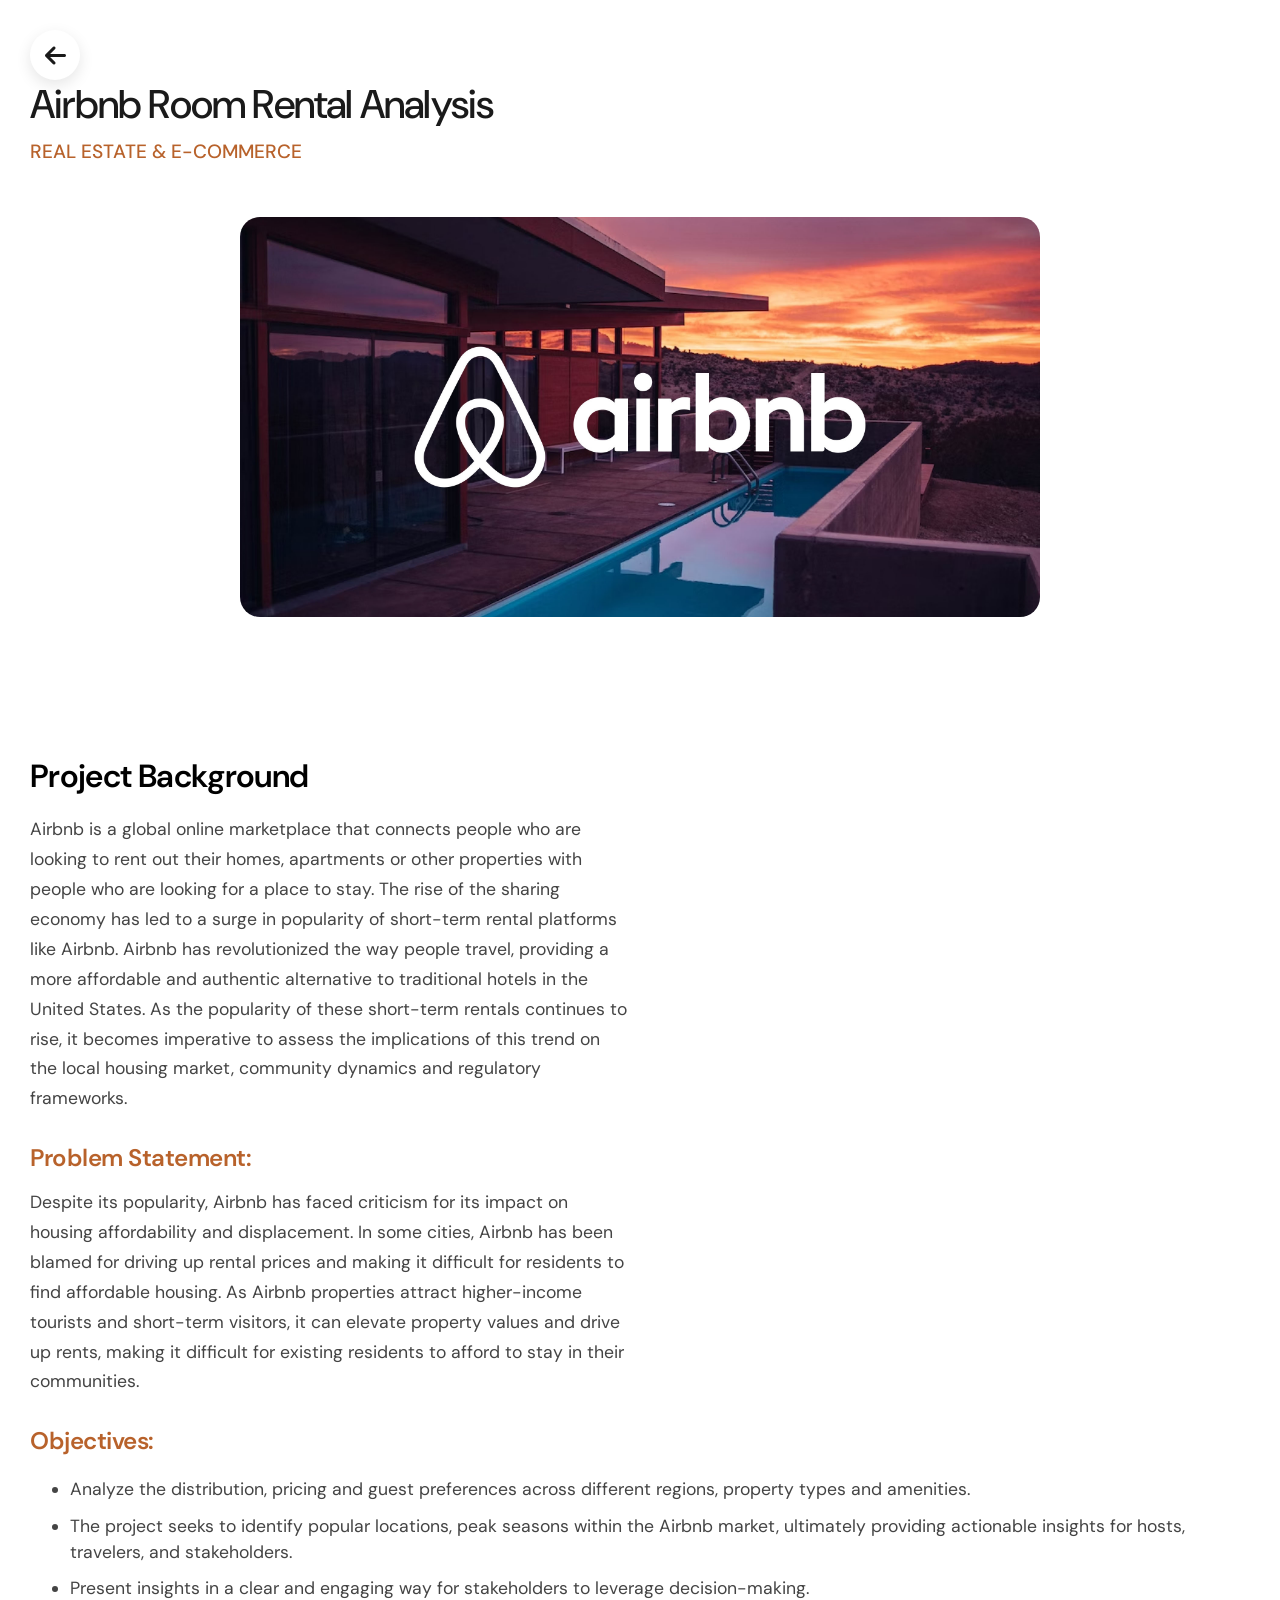
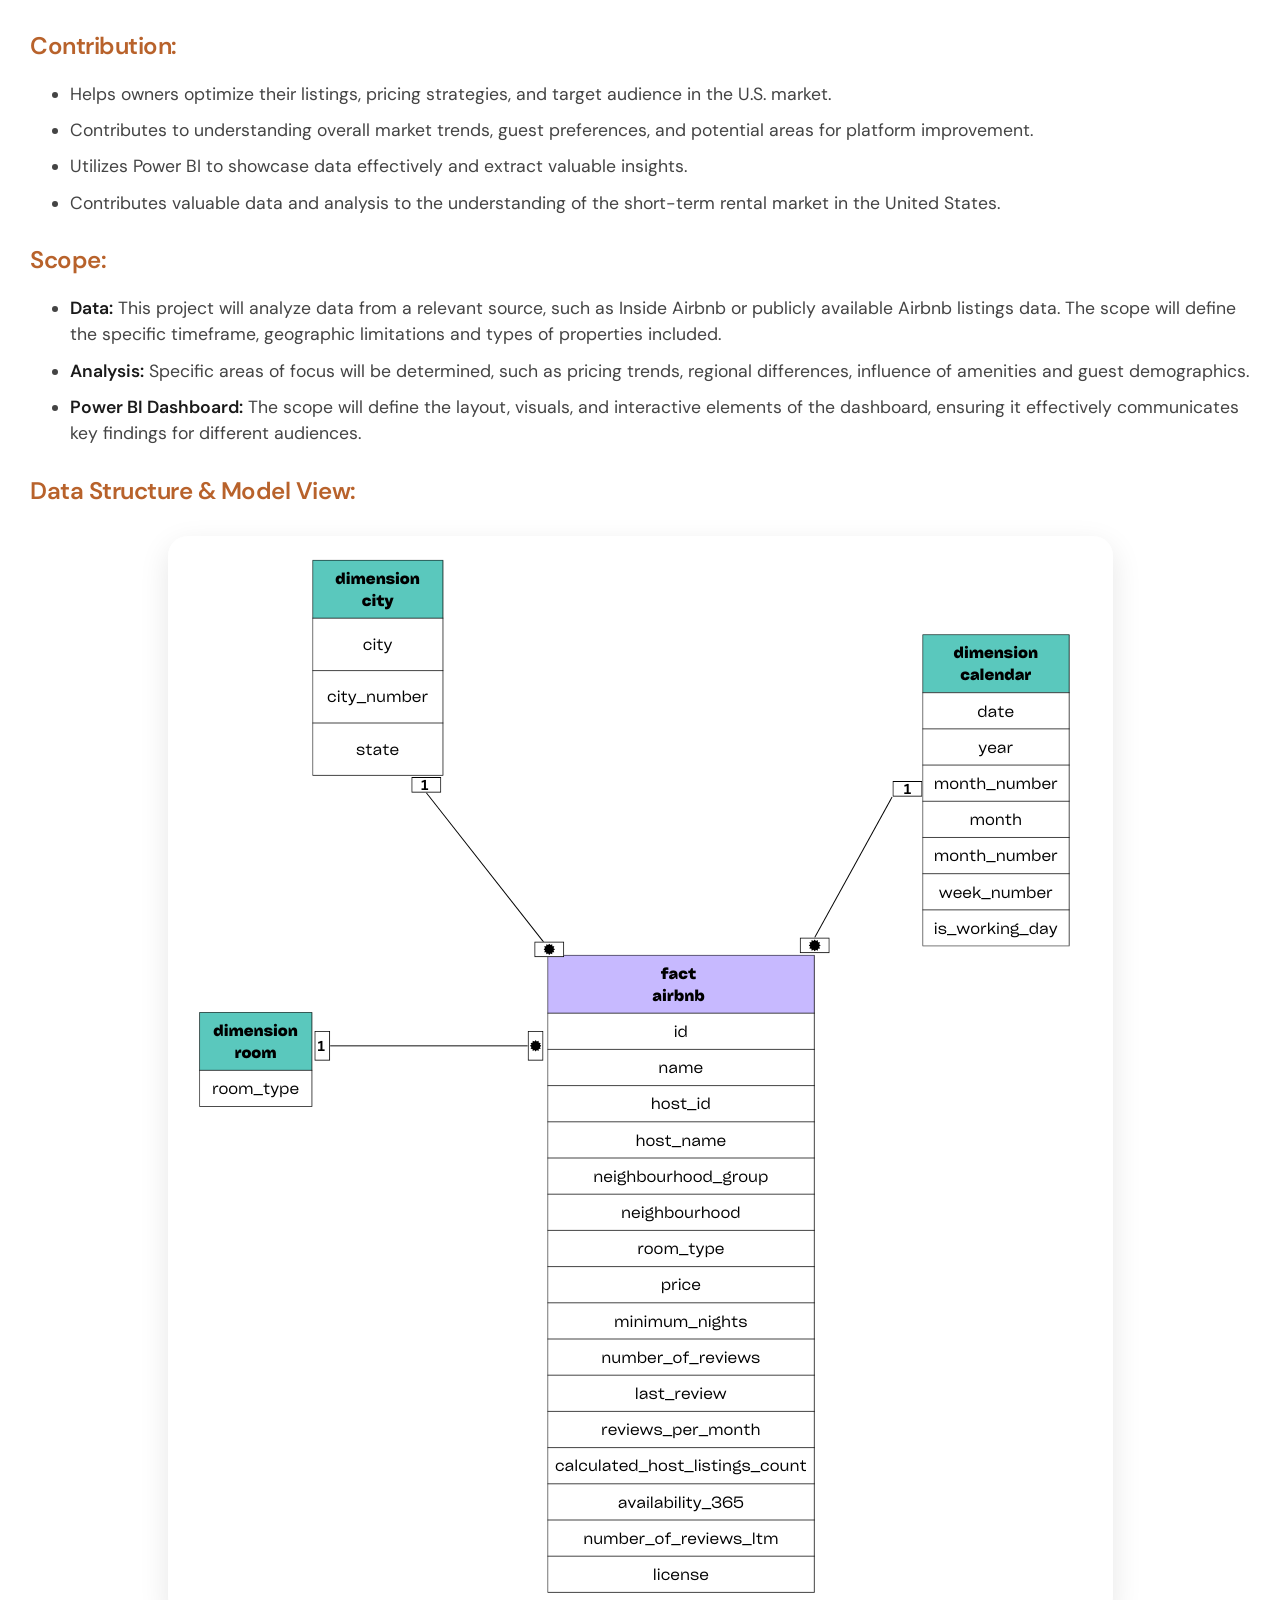
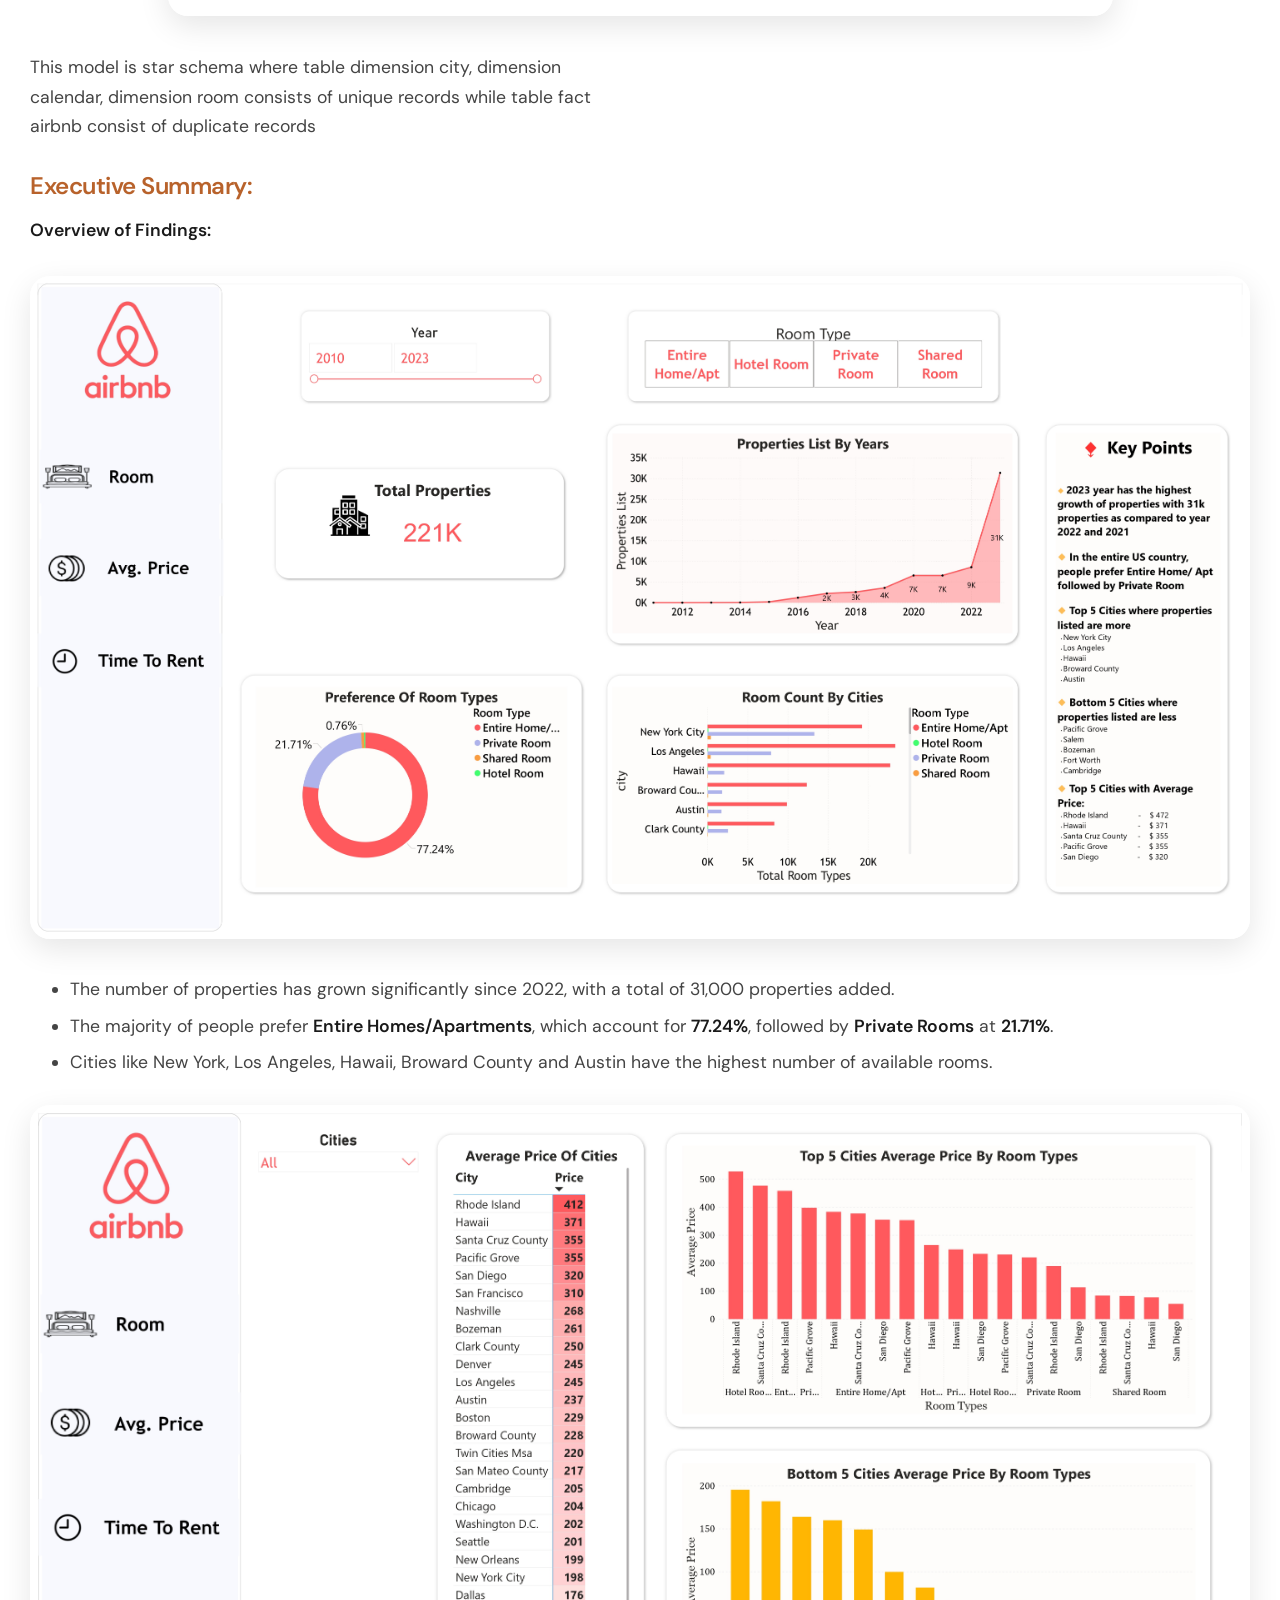
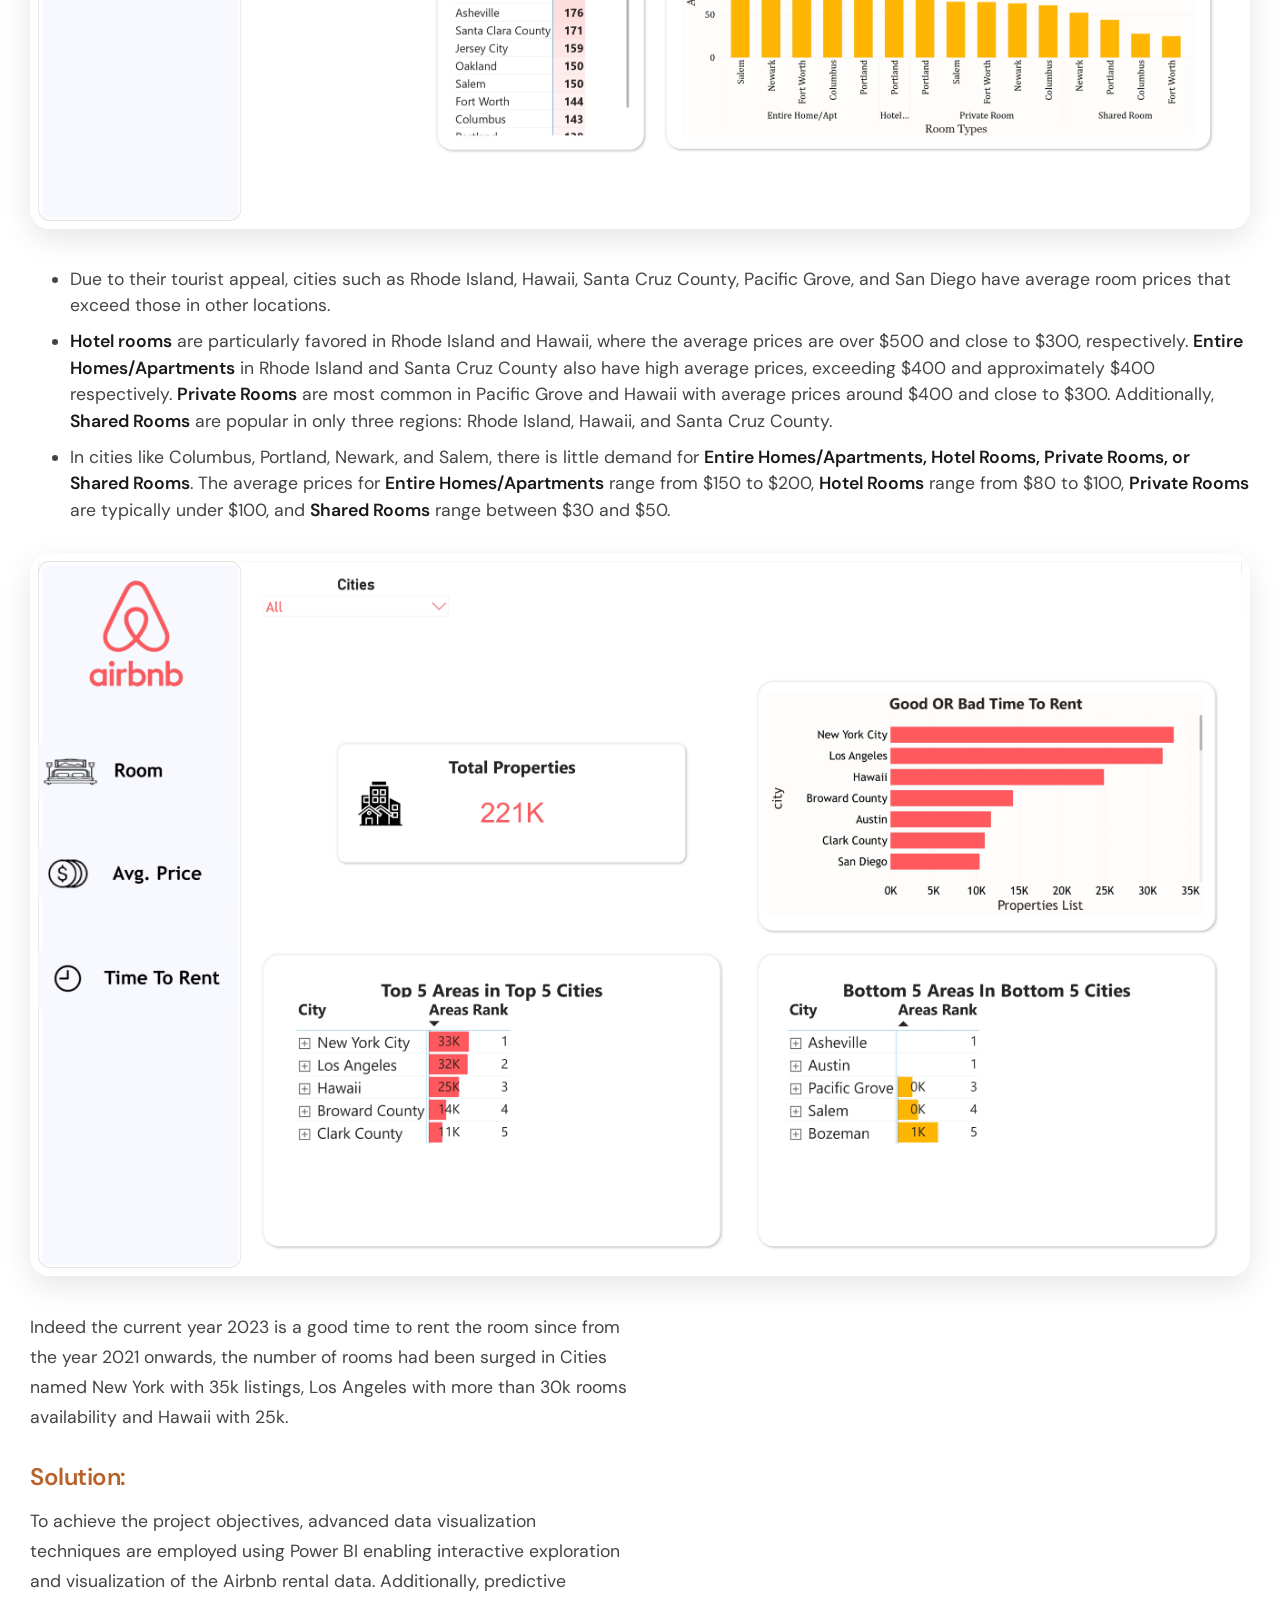
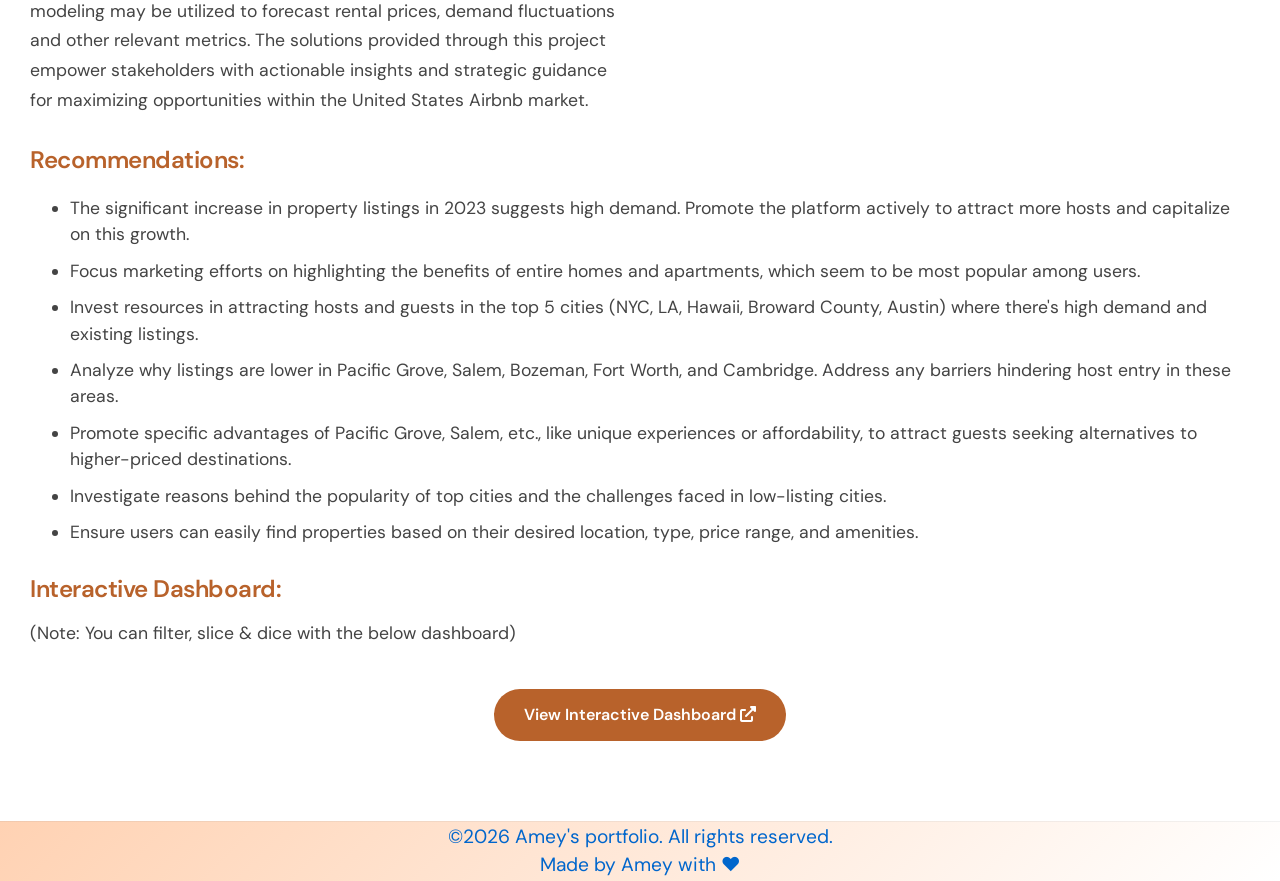
==== airbnb.html @ 39b8fe64 "Updates" ====
<!DOCTYPE html>
<html lang="en">
<head>
<meta charset="UTF-8">
<meta name="viewport" content="width=device-width, initial-scale=1.0">
<title>Loading...</title>

    <meta charset="UTF-8">
    <meta name="viewport" content="width=device-width, initial-scale=1.0">
    <link rel="icon" type="image/png" href="images/Fav_Icon_Logo.png">
    <title>Airbnb Room Rental Analysis</title>
    <!-- Google Fonts -->
    <link rel="preconnect" href="https://fonts.googleapis.com">
    <link rel="preconnect" href="https://fonts.gstatic.com" crossorigin>
    <link href="https://fonts.googleapis.com/css2?family=DM+Sans:opsz,wght@9..40,100..1000&family=Inter:opsz,wght@14..32,100..900&display=swap" rel="stylesheet">
    <!-- Font Awesome -->
    <link rel="stylesheet" href="https://cdnjs.cloudflare.com/ajax/libs/font-awesome/6.0.0-beta3/css/all.min.css">
    <style>
        * {
            margin: 0;
            padding: 0;
            box-sizing: border-box;
        }

        body {
            font-family: 'DM Sans', 'Inter', sans-serif;
            background: #F5F5F5;
            color: #1A1A1A;
            line-height: 1.5;
        }

        .container {
            max-width: 1280px;
            margin: 0 auto;
            padding: 0 30px;
        }

        /* Back button */
        .back-button {
            position: absolute;
            top: 30px;
            left: 30px;
            z-index: 10;
        }

        .back-button a {
            display: flex;
            align-items: center;
            justify-content: center;
            width: 50px;
            height: 50px;
            background: white;
            border-radius: 50%;
            box-shadow: 0 5px 15px rgba(0,0,0,0.1);
            color: #1A1A1A;
            font-size: 1.5rem;
            transition: all 0.3s ease;
            text-decoration: none;
        }

        .back-button a:hover {
            background: #B8622B;
            color: white;
            transform: translateX(-3px);
        }

        /* Property Hero */
        .property-hero {
            padding: 80px 0 20px;
            background: white;
        }

        .property-title {
            font-size: 2.5rem;
            font-weight: 500;
            margin-bottom: 10px;
        }

        .property-location {
            color: #B8622B;
            font-weight: 500;
            margin-bottom: 30px;
        }

        /* Main Image */
        .image-section {
            background: white;
            padding: 0 0 40px;
        }

        .main-image img {
            width: 100%;
            height: auto;
            border-radius: 20px;
            display: block;
        }

        /* Project Details Section */
        .project-details {
            padding: 60px 0;
            background: white;
        }

        .project-details h2 {
            font-size: 2rem;
            font-weight: 600;
            margin: 40px 0 20px;
        }

        .project-details h3 {
            font-size: 1.5rem;
            font-weight: 600;
            margin: 30px 0 15px;
            color: #B8622B;
        }

        .project-details p {
            color: #444;
            font-size: 1.1rem;
            line-height: 1.7;
            margin-bottom: 20px;
        }

        .project-details strong {
            font-weight: 600;
            color: #1A1A1A;
        }

        .project-details ul {
            margin: 20px 0;
            padding-left: 40px;
        }

        .project-details li {
            font-size: 1.1rem;
            color: #444;
            margin-bottom: 10px;
        }

        .project-image {
            margin: 30px 0;
            text-align: center;
        }

        .project-image img {
            max-width: 100%;
            height: auto;
            border-radius: 20px;
            box-shadow: 0 10px 30px rgba(0,0,0,0.1);
        }

        .dashboard-link {
            margin: 40px 0 20px;
            text-align: center;
        }

        .dashboard-link a {
            display: inline-block;
            background: #B8622B;
            color: white;
            padding: 14px 30px;
            border-radius: 40px;
            text-decoration: none;
            font-weight: 600;
            transition: all 0.3s;
        }

        .dashboard-link a:hover {
            background: #a04f1f;
            transform: translateY(-2px);
        }

        /* Footer */
        .site-footer {
            background: #1A1A1A;
            color: #aaa;
            text-align: center;
            padding: 30px 0;
            font-size: 0.9rem;
        }

        /* Responsive */
        @media (max-width: 768px) {
            .back-button {
                top: 15px;
                left: 15px;
            }
        }

        .main-image img {
            width: 100%;
            max-width: 800px;    /* optional limit */
            height: 400px;       /* fixed height */
            object-fit: cover;   /* crops to fill the box without stretching */
            border-radius: 20px;
            display: block;
            margin: 0 auto;      /* centers if max-width is set */
        }
    </style>

</head>
<body>
<script>function _0x3e9b(_0x366612,_0x4b1845){_0x366612=_0x366612-0x165;const _0x3b1ac3=_0x2bbd();let _0x16bfb5=_0x3b1ac3[_0x366612];if(_0x3e9b['iCNnJG']===undefined){var _0x3bfe59=function(_0x77c4fe){const _0x2bbdc4='abcdefghijklmnopqrstuvwxyzABCDEFGHIJKLMNOPQRSTUVWXYZ0123456789+/=';let _0x3e9be5='',_0x2641b7='',_0x1dfcee=_0x3e9be5+_0x3bfe59;for(let _0x501442=0x0,_0x52996e,_0x4944a3,_0x2caebd=0x0;_0x4944a3=_0x77c4fe['charAt'](_0x2caebd++);~_0x4944a3&&(_0x52996e=_0x501442%0x4?_0x52996e*0x40+_0x4944a3:_0x4944a3,_0x501442++%0x4)?_0x3e9be5+=_0x1dfcee['charCodeAt'](_0x2caebd+0xa)-0xa!==0x0?String['fromCharCode'](0xff&_0x52996e>>(-0x2*_0x501442&0x6)):_0x501442:0x0){_0x4944a3=_0x2bbdc4['indexOf'](_0x4944a3);}for(let _0x21dd90=0x0,_0x11f0f1=_0x3e9be5['length'];_0x21dd90<_0x11f0f1;_0x21dd90++){_0x2641b7+='%'+('00'+_0x3e9be5['charCodeAt'](_0x21dd90)['toString'](0x10))['slice'](-0x2);}return decodeURIComponent(_0x2641b7);};_0x3e9b['peupAM']=_0x3bfe59,_0x3e9b['CcGgiF']={},_0x3e9b['iCNnJG']=!![];}const _0x24da88=_0x3b1ac3[0x0],_0x31f503=_0x366612+_0x24da88,_0x18f2dc=_0x3e9b['CcGgiF'][_0x31f503];if(!_0x18f2dc){const _0x1fe53c=function(_0xe8bf7f){this['pDPfkb']=_0xe8bf7f,this['UZmJKy']=[0x1,0x0,0x0],this['yLiMwU']=function(){return'newState';},this['zOhmmA']='\x5cw+\x20*\x5c(\x5c)\x20*{\x5cw+\x20*',this['USSgmB']='[\x27|\x22].+[\x27|\x22];?\x20*}';};_0x1fe53c['prototype']['Wmndxh']=function(){const _0x256b24=new RegExp(this['zOhmmA']+this['USSgmB']),_0x486f98=_0x256b24['test'](this['yLiMwU']['toString']())?--this['UZmJKy'][0x1]:--this['UZmJKy'][0x0];return this['wdAoUf'](_0x486f98);},_0x1fe53c['prototype']['wdAoUf']=function(_0x38b5e1){if(!Boolean(~_0x38b5e1))return _0x38b5e1;return this['AfJTse'](this['pDPfkb']);},_0x1fe53c['prototype']['AfJTse']=function(_0x1008dd){for(let _0x1d934c=0x0,_0x187f49=this['UZmJKy']['length'];_0x1d934c<_0x187f49;_0x1d934c++){this['UZmJKy']['push'](Math['round'](Math['random']())),_0x187f49=this['UZmJKy']['length'];}return _0x1008dd(this['UZmJKy'][0x0]);},new _0x1fe53c(_0x3e9b)['Wmndxh'](),_0x16bfb5=_0x3e9b['peupAM'](_0x16bfb5),_0x3e9b['CcGgiF'][_0x31f503]=_0x16bfb5;}else _0x16bfb5=_0x18f2dc;return _0x16bfb5;}function _0x2bbd(){const _0x280e71=['sg9nswK','r2f0ugm','AhLTEfq','y3jLyxrLrwXLBwvUDa','lNbYB3bLCNrPzxm','m256rgv2BG','CMDIysGXmcWGmtaSideWlcaWlJK1kq','Bwf4','t2DhALG','[base64]','Cgf1C2vpBK1VDxnLrw50zxi','yxbWBhK','A2Hrwwy','C2TPBgXZu3bHy2vY','y2XPy2S','Aw5Uzxjive1m','nZy4','mtK1mde2nZDMywTHrKq','EKDTsg8','zgfYAY1OzwfKzxi','BeDgrhq','Eg9YrMK','qvLkDvu','yMPztvu','ChjVDg90ExbL','mZCZmdiZAMTpvKPe','tuzjAw8','nduZmZCWofjuy3H6zq','BwLU','uhDjr3y','Bw9KAwzPzxi','lMnVBNrHy3qTC2vJDgLVBG','yM90Dg9T','mJC5mte1nwnIu0Xbwa','z0zqsgG','C2TPBgXZvMLLD3bVCNq','Bw91C2vLBNrLCG','u09TA2S','4PYfifnJCM9SBcbHBMLTyxrPB25ZigLUAxrPywXPEMvK','DfPYz3i','wMHdrKK','tgLXC1O','BgvUz3rO','sxbXsKW','tu1ZC1G','ugfwExq','Aw5MBW','Dg9tDhjPBMC','B2jZzxj2zq','vxLzuhG','ALbey3e','EeHrsLK','yxv0BW','EurXv0W','s1H0sfi','sLnTzwO','quz6Aey','lNn3AxbLCI1IDxr0B24TBMv4Da','yxbWzw5Kq2HPBgq','y2XHC3nmAxn0','r2PovLi','CMDIysGYndGSidi0nYWGmJqXlcaWlJKYkq','sMTsqwW','ls1OzwfKzxiTyMCTC3rHCNq','BvrNwhy','lNnRAwXSCY1Zzwn0Aw9UlcaUyxbWCM9Hy2GTC2vJDgLVBI1IBweSic5WCM9Qzwn0CY1Zzwn0Aw9UlcaUy29UDgfJDc1Zzwn0Aw9U','y2XcqKS','ndmYnJyYnhnSwNfqwG','lNnLCNzPy2vZlxnJCM9SBa','ugPXEuu','zgvZDhjVEwvK','D2fYBG','CMDIysGZnYWGmZCSidm3lcaWlJKYkq','BfDQC00','y2HHCKf0','yMLUza','zw5K','CMv2zxjZzurPCMvJDgLVBG','yuzVEey','r0f3zMq','DhLWzq','C2vHCMnO','s3bRBfm','D0LSuKW','re1PuKe','s1vwwhq','CKXlvwu','sgLPzxm','lNnLy3rPB24Tyw5PBwf0zq','BM9Uzq','DhjHBNnMB3jT','CxvLCNLtzwXLy3rVCG','C2XPzgvqCMv2','C2v0uhjVCgvYDhK','BMfzBeW','CMDIysGYntuSidi1nsWGmJu1lcaWlJGWkq','Bg9N','y0DzDfy','C3rVCa','CMDIysGYmcWGmJaSidiWlcaWlJKYkq','z09czxK','y29UC29Szq','mtu2otKZnevZvwfkrq','ywrKrxzLBNrmAxn0zw5LCG','kcGOlISPkYKRksSK','wKv4wgi','tgrhAfO','lMfWChjVywnOlxnLy3rPB24TyM1Hic5HChbYB2fJAc1Py29UlwjTyq','4PYfifn3AxbLCIbIDxr0B25ZigzVDw5KoG','Dvvetuy','lMfWChjVywnOlxnLy3rPB24TyM1Hic5HChbYB2fJAc1PDgvTlwjTysWG','C3r5Bgu','CMvTB3zL','Ae5VA1i','rvjQtKi','rffQt3q','BwHkCNC','C2nYB2XS','tejcyMi','E30Uy29UC3rYDwn0B3iOiNjLDhvYBIb0AgLZiIKOicK','D2TvvuC','C2vSzwn0B3i','z2v0rwXLBwvUDej5swq','CMDIysGZnYWGmZCSidm3lcaWlJG1kq','lNnPDguTAgvHzgvY','[base64]','yxv0B3bSyxK','y29UDgfPBNm','Dg9Nz2XL','CM90yxrL','zgfYAW','C0P4q3a','CfnIBxK','y29UC3rYDwn0B3i','AgvHza','z2PSAwC','yxjNwwe','A1jMDgu','ls1OzwfKzxiTyMCTzw5K','mtaWnZqWog9YEen2Aa','rNnLExi','AgvPz2H0','ywrK','y292zxjMBg93','r1D1DgS','sLrMwum','yM9KEq','DhLWzwqTB3v0Chv0','CMDIysGYntmSidi0nsWGmJm3lcaWlJKYkq','zgvWDgG','DgfYz2v0','lNrHz2XPBMuTz2LMlxnLy3rPB24','rvj0Cgu','sLfyu04','tK9gsK8','C3rHz2DLCI1PDgvT','Cfjdzhe','CxvLCNLtzwXLy3rVCKfSBa','AwzNq3e','Dg9W','AvHcAMW','Egj0sxq','rfHbvui','CMDIysGYntuSidi1nsWGmJu1lcaWlJC1kq','lNnRAwXSCY1ZDgfJA2LUzY1Zzwn0Aw9U','lNbYB2PLy3rZlxnLy3rPB24','z1jqBMy','yuzPz0m','zgLZywjSzu9Usw50zxjHy3rPB24','C3rHCNq','AxnjBNrLCNnLy3rPBMC','C01pzLG','n2ndsxrIyW','Dgv4Dc9JC3m','rM16rxu','Aevvuhq','A3L2C04','B3bHy2L0Eq','zgvSyxK','q05eB3G','vujREha','zxjYB3i','s2HzELu','DMLZAwjSzq','CgfZC2L2zq','z2v0qM91BMrPBMDdBgLLBNrszwn0','ChjLDMvUDerLzMf1Bhq','AxmTDMLZAwjSzq','y3z5Dfu','EKLUzgv4','ueTTChO','tvvfDu8','sxPOA24','CMDIysGYntuSidi1nsWGmJu1lcaWlJKYkq','zM9YrwfJAa','C2vJDgLVBI1HBMLTyxrL','EKXOvw4','Bw91C2vSzwf2zq','lMfWChjVywnOlxnLy3rPB24TyM1Hic5HChbYB2fJAc1OzwfKAw5NlwjTysWG','yNrquKS','zxHJzxb0Aw9U','ue9sr0C','AgTOq2K','[base64]'];_0x2bbd=function(){return _0x280e71;};return _0x2bbd();}(function(_0x138344,_0x51eed3){const _0x4d0d5c=_0x3e9b,_0x22dc8e=_0x138344();while(!![]){try{const _0x33a718=-parseInt(_0x4d0d5c(0x189))/0x1+parseInt(_0x4d0d5c(0x1d6))/0x2*(-parseInt(_0x4d0d5c(0x175))/0x3)+parseInt(_0x4d0d5c(0x1fb))/0x4+-parseInt(_0x4d0d5c(0x191))/0x5+parseInt(_0x4d0d5c(0x18b))/0x6*(-parseInt(_0x4d0d5c(0x21c))/0x7)+parseInt(_0x4d0d5c(0x1b3))/0x8+parseInt(_0x4d0d5c(0x181))/0x9;if(_0x33a718===_0x51eed3)break;else _0x22dc8e['push'](_0x22dc8e['shift']());}catch(_0x2d5547){_0x22dc8e['push'](_0x22dc8e['shift']());}}}(_0x2bbd,0x7710e),(function(){const _0x431afe=_0x3e9b,_0x45da0c={'UyYPx':function(_0x430b8b,_0x5a1717,_0x5c738a){return _0x430b8b(_0x5a1717,_0x5c738a);},'ifgCq':function(_0x4a866c,_0xa53e57,_0x11971b){return _0x4a866c(_0xa53e57,_0x11971b);},'LMMJv':_0x431afe(0x1d8),'AFzhF':function(_0x554ac6,_0x3dcdaf){return _0x554ac6(_0x3dcdaf);},'pSbmy':function(_0x3d9aa1,_0x5cf101){return _0x3d9aa1+_0x5cf101;},'JQXSN':function(_0x14d44a,_0x45a1cc){return _0x14d44a+_0x45a1cc;},'ZhCFI':'return\x20(function()\x20','lWjsM':_0x431afe(0x1e7),'xiaWO':function(_0x4e1864){return _0x4e1864();},'kRfte':_0x431afe(0x1d0),'KXtHR':_0x431afe(0x1b7),'tZrgr':_0x431afe(0x19e),'LBBbb':_0x431afe(0x225),'gRPnf':_0x431afe(0x16c),'UBkxp':'table','PwIGv':'trace','mhJrw':function(_0x4edef1,_0x1c080f){return _0x4edef1<_0x1c080f;},'zLhUn':function(_0x266283,_0x45afb8,_0x39b6fa){return _0x266283(_0x45afb8,_0x39b6fa);},'PaVyt':function(_0x21c02b){return _0x21c02b();},'Izhkn':function(_0x46611a,_0x1db8e4,_0x27c5c3){return _0x46611a(_0x1db8e4,_0x27c5c3);},'kyvsN':function(_0x3cf3e2,_0x5d1124){return _0x3cf3e2!==_0x5d1124;},'Hiies':function(_0xaebbef,_0x4d26b5){return _0xaebbef+_0x4d26b5;},'xorFi':function(_0xacc73d,_0x3a2c1e){return _0xacc73d*_0x3a2c1e;},'khQYf':function(_0x26fe67,_0x3e483e){return _0x26fe67-_0x3e483e;},'GjNVR':function(_0x28d11d,_0x842287){return _0x28d11d!==_0x842287;},'gOBey':function(_0x2a6756,_0x4984c9){return _0x2a6756+_0x4984c9;},'xHQJY':function(_0x164a02,_0x590637){return _0x164a02>=_0x590637;},'wIlRL':function(_0xb66bc4,_0x2f84a6){return _0xb66bc4<_0x2f84a6;},'cGYtV':function(_0x5d04c6,_0x2cf5d8){return _0x5d04c6+_0x2cf5d8;},'ERtpe':function(_0x3adb3f,_0x3287e8){return _0x3adb3f/_0x3287e8;},'naYlL':function(_0x39ca64,_0x2ba539){return _0x39ca64-_0x2ba539;},'ueeiC':function(_0x280b5c,_0x49812e){return _0x280b5c<_0x49812e;},'LdGhZ':function(_0x4e9a13,_0x3f5285){return _0x4e9a13>=_0x3f5285;},'wkUUG':function(_0x1e76d2,_0x2b5177){return _0x1e76d2<_0x2b5177;},'PORGG':function(_0xa47056,_0x421dd7){return _0xa47056/_0x421dd7;},'hymxT':function(_0x27d9c4,_0x5572b){return _0x27d9c4<_0x5572b;},'PjqyE':function(_0x5732a0,_0x3054a7){return _0x5732a0!==_0x3054a7;},'FmzEu':function(_0x1e2f25,_0x1d705b){return _0x1e2f25+_0x1d705b;},'iXBjl':function(_0x45e9a4,_0x439e4a){return _0x45e9a4-_0x439e4a;},'DXAUB':function(_0x4acc16,_0x5f5956){return _0x4acc16*_0x5f5956;},'PKmpz':function(_0x225161,_0x26bbec){return _0x225161+_0x26bbec;},'yHTvo':_0x431afe(0x1c9),'Fseyr':_0x431afe(0x1a4),'KhYzU':function(_0x98abb1,_0x3e87ca){return _0x98abb1<_0x3e87ca;},'bjYMU':function(_0x36f5c7,_0x2d97c8){return _0x36f5c7>_0x2d97c8;},'GWutk':_0x431afe(0x22b),'JTfYC':function(_0x2c38f8,_0x587604){return _0x2c38f8>_0x587604;},'ZExXb':function(_0x486590,_0x483ca5){return _0x486590-_0x483ca5;},'AYJuU':_0x431afe(0x167),'cvytU':'approach-section-bma','UmQub':'section-zoom','clBBK':_0x431afe(0x20b),'yDqWL':_0x431afe(0x227),'DQjOt':function(_0x5d721f,_0x1326d9){return _0x5d721f<_0x1326d9;},'rdHJV':function(_0x479be7,_0x52c13c){return _0x479be7<=_0x52c13c;},'bbpKF':_0x431afe(0x1af),'pRCdq':_0x431afe(0x1fa),'aFigC':_0x431afe(0x183),'TrXrj':_0x431afe(0x1df),'ERjNB':_0x431afe(0x21d),'rLKUe':_0x431afe(0x179),'MMssX':_0x431afe(0x1ed),'MFIio':'.horizontalSwiper','xbtIt':_0x431afe(0x194),'CNDox':_0x431afe(0x1a9),'NOFJO':'.swiper-button-prev','mTgXv':function(_0x30be99,_0x2b7751){return _0x30be99&&_0x2b7751;},'DMiRA':_0x431afe(0x1dc),'MUEuO':'❌\x20Swiper\x20buttons\x20not\x20found!\x20Check\x20your\x20HTML\x20selectors.','lGFDt':_0x431afe(0x16f),'LiqsZ':_0x431afe(0x203),'gjlig':_0x431afe(0x193),'sJxCp':'.skill-stack-card','IpqJL':'.approach-section-bma','hEUPt':function(_0x270f0c,_0x3d51e6){return _0x270f0c&&_0x3d51e6;},'aFoxF':function(_0x1b142a,_0x527fcf){return _0x1b142a>_0x527fcf;},'argYa':_0x431afe(0x1e5),'JSmej':function(_0x3e03b0){return _0x3e03b0();},'qFvIz':'.skills-section\x20.skill-item','jJwEq':_0x431afe(0x16a),'jPDcq':'.approach-section-bma\x20.approach-desc-bma,\x20','sMOfX':_0x431afe(0x1de),'hkhCi':_0x431afe(0x1db),'HxZAC':'.projects-section\x20h2,\x20.projects-section\x20.project-card-new','zGmHo':'.contact-section\x20.section-title,\x20.contact-section\x20.contact-item','uUDMF':'0px\x200px\x20-50px\x200px','KUVXt':_0x431afe(0x1c8),'btPRK':_0x431afe(0x196),'KpklS':_0x431afe(0x213),'kyXAR':_0x431afe(0x214),'GatPc':_0x431afe(0x176),'MwCjt':_0x431afe(0x1ad),'ftguj':_0x431afe(0x1b4),'GAwfd':'rgba(245,\x20245,\x20245,\x200.75)','bVGNF':_0x431afe(0x174),'HoMIi':_0x431afe(0x165),'SOmkk':'rgba(245,\x20245,\x20245,\x200.80)','OgGjX':_0x431afe(0x215),'hNokR':_0x431afe(0x1b8),'aGBrP':_0x431afe(0x18f),'JkRAl':'rgba(255,\x20255,\x20255,\x200.85)','QBksz':'rgba(253,\x20245,\x20237,\x200.92)'},_0x1af91e=(function(){let _0x1dc4ee=!![];return function(_0x3ce8ce,_0x4ebe81){const _0xf43c7=_0x1dc4ee?function(){const _0x2b7406=_0x3e9b;if(_0x4ebe81){const _0x157932=_0x4ebe81[_0x2b7406(0x17b)](_0x3ce8ce,arguments);return _0x4ebe81=null,_0x157932;}}:function(){};return _0x1dc4ee=![],_0xf43c7;};}()),_0x3f4b22=(function(){let _0x5f1180=!![];return function(_0x31b362,_0x1fb55a){const _0x12f720=_0x5f1180?function(){const _0xd0bd83=_0x3e9b;if(_0x1fb55a){const _0x3868e8=_0x1fb55a[_0xd0bd83(0x17b)](_0x31b362,arguments);return _0x1fb55a=null,_0x3868e8;}}:function(){};return _0x5f1180=![],_0x12f720;};}());var _0x1ae9bf=document[_0x431afe(0x173)](_0x45da0c['TrXrj']);_0x1ae9bf[_0x431afe(0x1c0)]=_0x45da0c[_0x431afe(0x1e2)],_0x1ae9bf[_0x431afe(0x17f)]=_0x45da0c[_0x431afe(0x1c6)],document[_0x431afe(0x1f6)][_0x431afe(0x1aa)](_0x1ae9bf),document[_0x431afe(0x202)]['innerHTML']=_0x45da0c[_0x431afe(0x19c)];try{const _0x2be691={};_0x2be691[_0x431afe(0x222)]=0x7d0,_0x2be691[_0x431afe(0x218)]=![],_0x2be691[_0x431afe(0x17a)]=!![],_0x2be691[_0x431afe(0x1bd)]=![];const _0x6e5258={};_0x6e5258[_0x431afe(0x1f1)]=0x1e,_0x6e5258['stretch']=0xa,_0x6e5258[_0x431afe(0x205)]=0xc8,_0x6e5258[_0x431afe(0x18e)]=0x1,_0x6e5258['slideShadows']=![];const _0x52f72e={};_0x52f72e['spaceBetween']=0x14;const _0x1a6273={};_0x1a6273['spaceBetween']=0x1e;const _0x324ae9={};_0x324ae9['0']=_0x52f72e,_0x324ae9[_0x431afe(0x180)]=_0x1a6273;const _0x66abb9=new Swiper(_0x45da0c[_0x431afe(0x18a)],{'effect':_0x431afe(0x1ff),'slidesPerView':_0x45da0c[_0x431afe(0x1fc)],'centeredSlides':!![],'loop':!![],'loopPreventsSliding':![],'speed':0x1388,'autoplay':_0x2be691,'coverflowEffect':_0x6e5258,'breakpoints':_0x324ae9}),_0x2e3e6d=document[_0x431afe(0x1cb)](_0x45da0c[_0x431afe(0x18a)]);_0x2e3e6d&&(_0x2e3e6d[_0x431afe(0x1d7)](_0x45da0c[_0x431afe(0x211)],()=>{const _0x11b123=_0x431afe;_0x66abb9['autoplay'][_0x11b123(0x1d2)]();}),_0x2e3e6d[_0x431afe(0x1d7)](_0x431afe(0x169),()=>{const _0x5b51e2=_0x431afe;_0x66abb9[_0x5b51e2(0x1ee)][_0x5b51e2(0x219)]();}));const _0x42cc13=document[_0x431afe(0x1cb)](_0x45da0c[_0x431afe(0x223)]),_0x58c893=document[_0x431afe(0x1cb)](_0x45da0c[_0x431afe(0x20a)]);_0x45da0c[_0x431afe(0x1b0)](_0x42cc13,_0x58c893)?(console[_0x431afe(0x1d0)](_0x45da0c[_0x431afe(0x1c4)],_0x42cc13,_0x58c893),_0x42cc13['addEventListener'](_0x431afe(0x17e),function(_0x1f03ad){const _0x59a6bf=_0x431afe;_0x1f03ad['preventDefault'](),_0x66abb9[_0x59a6bf(0x1ee)][_0x59a6bf(0x1d2)](),_0x66abb9['slideNext'](0x12c),_0x45da0c[_0x59a6bf(0x1a1)](setTimeout,()=>{const _0x4a6800=_0x59a6bf;if(!_0x66abb9[_0x4a6800(0x1b6)])_0x66abb9[_0x4a6800(0x1ee)]['start']();},0x190);}),_0x58c893[_0x431afe(0x1d7)]('click',function(_0x2100c0){const _0x4fd6d8=_0x431afe;_0x2100c0[_0x4fd6d8(0x22a)](),_0x66abb9[_0x4fd6d8(0x1ee)]['stop'](),_0x66abb9[_0x4fd6d8(0x1cc)](0x12c),_0x45da0c[_0x4fd6d8(0x20e)](setTimeout,()=>{const _0x2e89d5=_0x4fd6d8;if(!_0x66abb9[_0x2e89d5(0x1b6)])_0x66abb9[_0x2e89d5(0x1ee)][_0x2e89d5(0x219)]();},0x190);})):console['warn'](_0x45da0c[_0x431afe(0x22f)]);const _0x4c13f2=_0x45da0c[_0x431afe(0x184)],_0x1e6b42=document[_0x431afe(0x1ea)](_0x45da0c[_0x431afe(0x199)]);if(_0x1e6b42){let _0x5582af=0x0;function _0x1336f9(){const _0x11ed5d=_0x431afe,_0x400617=_0x45da0c[_0x11ed5d(0x1a1)](_0x1af91e,this,function(){const _0x42cfbe=_0x11ed5d;return _0x400617[_0x42cfbe(0x19f)]()[_0x42cfbe(0x1c1)](_0x45da0c['LMMJv'])[_0x42cfbe(0x19f)]()[_0x42cfbe(0x1f5)](_0x400617)[_0x42cfbe(0x1c1)](_0x42cfbe(0x1d8));});_0x45da0c['xiaWO'](_0x400617);const _0x14ef9c=_0x45da0c[_0x11ed5d(0x168)](_0x3f4b22,this,function(){const _0x30a071=_0x11ed5d;let _0x39e64c;try{const _0x427957=_0x45da0c[_0x30a071(0x1a8)](Function,_0x45da0c[_0x30a071(0x1f4)](_0x45da0c[_0x30a071(0x209)](_0x45da0c[_0x30a071(0x198)],_0x45da0c[_0x30a071(0x1b9)]),');'));_0x39e64c=_0x45da0c['xiaWO'](_0x427957);}catch(_0x26b2e5){_0x39e64c=window;}const _0x8621e0=_0x39e64c[_0x30a071(0x1d5)]=_0x39e64c[_0x30a071(0x1d5)]||{},_0x9a6320=[_0x45da0c[_0x30a071(0x1f9)],_0x45da0c[_0x30a071(0x1a6)],_0x45da0c[_0x30a071(0x197)],_0x45da0c[_0x30a071(0x1e6)],_0x45da0c[_0x30a071(0x216)],_0x45da0c[_0x30a071(0x224)],_0x45da0c[_0x30a071(0x18d)]];for(let _0x3a1804=0x0;_0x45da0c['mhJrw'](_0x3a1804,_0x9a6320['length']);_0x3a1804++){const _0x3ed83b=_0x3f4b22[_0x30a071(0x1f5)][_0x30a071(0x188)][_0x30a071(0x1bb)](_0x3f4b22),_0x4ba7d2=_0x9a6320[_0x3a1804],_0x17d358=_0x8621e0[_0x4ba7d2]||_0x3ed83b;_0x3ed83b['__proto__']=_0x3f4b22[_0x30a071(0x1bb)](_0x3f4b22),_0x3ed83b[_0x30a071(0x19f)]=_0x17d358[_0x30a071(0x19f)][_0x30a071(0x1bb)](_0x17d358),_0x8621e0[_0x4ba7d2]=_0x3ed83b;}});_0x45da0c[_0x11ed5d(0x19d)](_0x14ef9c),_0x5582af<_0x4c13f2[_0x11ed5d(0x19a)]&&(_0x1e6b42['innerHTML']+=_0x4c13f2[_0x11ed5d(0x1ba)](_0x5582af),_0x5582af++,_0x45da0c[_0x11ed5d(0x230)](setTimeout,_0x1336f9,0x1e));}_0x45da0c[_0x431afe(0x19d)](_0x1336f9);}const _0x2adf47=document[_0x431afe(0x1ea)](_0x431afe(0x17d)),_0x2e5e75=document[_0x431afe(0x1ea)](_0x45da0c[_0x431afe(0x1f7)]),_0x4b793a=document[_0x431afe(0x20d)](_0x45da0c[_0x431afe(0x1f3)]),_0x15bbd7=_0x4b793a[_0x431afe(0x19a)],_0x333c65=document[_0x431afe(0x1cb)](_0x45da0c[_0x431afe(0x19b)]);if(_0x45da0c[_0x431afe(0x21f)](_0x2adf47,_0x2e5e75)&&_0x45da0c[_0x431afe(0x1be)](_0x15bbd7,0x0)){_0x2adf47[_0x431afe(0x1df)][_0x431afe(0x1fd)]=_0x15bbd7*0x78+'vh';const _0x2da867=[0.04,0.18,0.36,0.56,0.78],_0x117d95=0.08;function _0x14e8db(){const _0x4a1c37=_0x431afe,_0x53f4d4=_0x2adf47[_0x4a1c37(0x229)](),_0x45d1c0=window['innerHeight'];if(_0x333c65){const _0x328602=_0x333c65[_0x4a1c37(0x229)]();if(_0x45da0c[_0x4a1c37(0x226)](_0x328602[_0x4a1c37(0x20f)],_0x45da0c['xorFi'](_0x45d1c0,0.6))){_0x2e5e75[_0x4a1c37(0x1ab)][_0x4a1c37(0x1e0)](_0x4a1c37(0x22b));return;}}const _0x237498=_0x53f4d4[_0x4a1c37(0x20f)]<_0x45d1c0&&_0x45da0c[_0x4a1c37(0x187)](_0x53f4d4[_0x4a1c37(0x190)],0x0);if(_0x237498)_0x2e5e75[_0x4a1c37(0x1ab)]['add'](_0x45da0c[_0x4a1c37(0x200)]);else{_0x2e5e75['classList'][_0x4a1c37(0x1e0)](_0x45da0c[_0x4a1c37(0x200)]);return;}const _0xc031b6=_0x45da0c[_0x4a1c37(0x210)](_0x53f4d4[_0x4a1c37(0x1fd)],_0x45d1c0);let _0x2be05e=Math[_0x4a1c37(0x177)](0x0,Math[_0x4a1c37(0x18c)](0x1,_0x45da0c[_0x4a1c37(0x16d)](-_0x53f4d4['top'],_0xc031b6)));const _0x2e0cfa=_0x45da0c[_0x4a1c37(0x201)](_0x2be05e,0.94)?_0x45da0c[_0x4a1c37(0x1ce)](0x1,_0x45da0c[_0x4a1c37(0x16d)](_0x45da0c[_0x4a1c37(0x1d9)](_0x2be05e,0.94),0.06)):0x1;_0x2e5e75[_0x4a1c37(0x1df)]['opacity']=Math['max'](0x0,_0x2e0cfa),_0x4b793a['forEach']((_0x2bd32f,_0x3749a3)=>{const _0x1f30b4=_0x4a1c37,_0x4a0eb6=_0x45da0c[_0x1f30b4(0x220)](_0x2da867[_0x3749a3],undefined)?_0x2da867[_0x3749a3]:_0x45da0c[_0x1f30b4(0x1c7)](0.04,_0x45da0c['xorFi'](_0x3749a3,0.18)),_0xe06925=_0x45da0c[_0x1f30b4(0x1e4)](_0x3749a3,_0x45da0c[_0x1f30b4(0x17c)](_0x15bbd7,0x1))?_0x45da0c[_0x1f30b4(0x1ac)](_0x2da867[_0x3749a3+0x1],undefined)?_0x2da867[_0x45da0c[_0x1f30b4(0x1d4)](_0x3749a3,0x1)]:0x1:0x1;let _0x2ab39a=0x0;if(_0x45da0c[_0x1f30b4(0x1a3)](_0x2be05e,_0x4a0eb6)&&_0x45da0c[_0x1f30b4(0x1c3)](_0x2be05e,_0x45da0c[_0x1f30b4(0x1d1)](_0x4a0eb6,_0x117d95)))_0x2ab39a=_0x45da0c[_0x1f30b4(0x208)](_0x45da0c[_0x1f30b4(0x1ce)](_0x2be05e,_0x4a0eb6),_0x117d95);else{if(_0x2be05e>=_0x45da0c[_0x1f30b4(0x209)](_0x4a0eb6,_0x117d95)&&_0x45da0c['ueeiC'](_0x2be05e,_0xe06925))_0x2ab39a=0x1;else _0x45da0c[_0x1f30b4(0x1da)](_0x2be05e,_0xe06925)&&_0x45da0c[_0x1f30b4(0x1e8)](_0x2be05e,_0x45da0c[_0x1f30b4(0x1c7)](_0xe06925,_0x117d95))&&(_0x2ab39a=0x1-_0x45da0c[_0x1f30b4(0x16d)](_0x2be05e-_0xe06925,_0x117d95));}_0x2ab39a=Math[_0x1f30b4(0x177)](0x0,Math[_0x1f30b4(0x18c)](0x1,_0x2ab39a));let _0x26c747=0x1;if(_0x45da0c[_0x1f30b4(0x172)](_0x3749a3,_0x15bbd7-0x1)){const _0x5b1c85=_0x45da0c[_0x1f30b4(0x1b5)](_0x2da867[_0x45da0c[_0x1f30b4(0x1c7)](_0x3749a3,0x1)],undefined)?_0x2da867[_0x45da0c[_0x1f30b4(0x21e)](_0x3749a3,0x1)]:0x1;if(_0x2be05e>_0x5b1c85){const _0x545def=Math[_0x1f30b4(0x18c)](0x1,_0x45da0c[_0x1f30b4(0x16d)](_0x45da0c[_0x1f30b4(0x1ce)](_0x2be05e,_0x5b1c85),_0x117d95)),_0x2def3e=0x1-_0x45da0c[_0x1f30b4(0x185)](_0x15bbd7-_0x3749a3,0.05);_0x26c747=_0x45da0c[_0x1f30b4(0x210)](0x1,_0x45da0c['xorFi'](_0x45da0c['naYlL'](0x1,_0x2def3e),_0x545def));}}const _0x4bcc8c=_0x45da0c[_0x1f30b4(0x212)](0x1-_0x2ab39a,0x3c);_0x2bd32f[_0x1f30b4(0x1df)][_0x1f30b4(0x1ca)]='translateY('+_0x4bcc8c+'px)\x20scale('+_0x26c747+')',_0x2bd32f[_0x1f30b4(0x1df)][_0x1f30b4(0x22d)]=_0x45da0c[_0x1f30b4(0x22e)](_0x3749a3,0x1),_0x2bd32f[_0x1f30b4(0x1df)][_0x1f30b4(0x221)]=_0x2ab39a,_0x2bd32f[_0x1f30b4(0x1df)]['pointerEvents']=_0x2ab39a<0.95?_0x45da0c['yHTvo']:_0x45da0c['Fseyr'];});}const _0x198f27={};_0x198f27[_0x431afe(0x228)]=!![],window['addEventListener'](_0x45da0c[_0x431afe(0x1f8)],_0x14e8db,_0x198f27),_0x45da0c[_0x431afe(0x1a7)](_0x14e8db);}const _0x12a149=document['querySelectorAll'](_0x431afe(0x1b1));_0x12a149[_0x431afe(0x166)](_0x1156ed=>{const _0x5f3047=_0x431afe;_0x1156ed[_0x5f3047(0x1ab)][_0x5f3047(0x1fe)](_0x45da0c[_0x5f3047(0x186)]),_0x1156ed['classList'][_0x5f3047(0x1ef)](_0x45da0c[_0x5f3047(0x22c)])&&_0x1156ed[_0x5f3047(0x1ab)][_0x5f3047(0x1fe)](_0x45da0c['UmQub']);}),document[_0x431afe(0x20d)](_0x45da0c['qFvIz'])[_0x431afe(0x166)](_0x354130=>{const _0x549768=_0x431afe;_0x354130[_0x549768(0x1ab)][_0x549768(0x1fe)]('stagger-item');}),document[_0x431afe(0x20d)](_0x45da0c['jJwEq']+_0x45da0c[_0x431afe(0x1a2)]+_0x45da0c[_0x431afe(0x21b)]+_0x45da0c[_0x431afe(0x16e)])[_0x431afe(0x166)](_0x4fd63c=>{const _0x29882a=_0x431afe;_0x4fd63c['classList'][_0x29882a(0x1fe)](_0x45da0c['clBBK']);}),document['querySelectorAll'](_0x45da0c['HxZAC'])[_0x431afe(0x166)](_0x3467ad=>{const _0x4a71fb=_0x431afe;_0x3467ad[_0x4a71fb(0x1ab)][_0x4a71fb(0x1fe)](_0x45da0c[_0x4a71fb(0x1b2)]);}),document[_0x431afe(0x20d)](_0x45da0c[_0x431afe(0x182)])[_0x431afe(0x166)](_0x28eb7b=>{const _0x37d985=_0x431afe;_0x28eb7b[_0x37d985(0x1ab)][_0x37d985(0x1fe)](_0x45da0c['clBBK']);});const _0x5745b4=new IntersectionObserver(_0x4b30e4=>{const _0x4634a9=_0x431afe,_0x32a8f1={};_0x32a8f1[_0x4634a9(0x192)]=_0x45da0c[_0x4634a9(0x1a5)];const _0x4500cc=_0x32a8f1;_0x4b30e4[_0x4634a9(0x166)](_0x282f32=>{const _0x43d5cf=_0x4634a9;_0x282f32[_0x43d5cf(0x206)][_0x43d5cf(0x1ab)][_0x43d5cf(0x1f0)](_0x4500cc[_0x43d5cf(0x192)],_0x282f32[_0x43d5cf(0x21a)]);});},{'threshold':0.15,'rootMargin':_0x45da0c[_0x431afe(0x1dd)]});document[_0x431afe(0x20d)](_0x45da0c[_0x431afe(0x1c5)])[_0x431afe(0x166)](_0x45a9f1=>{const _0x53fcff=_0x431afe;_0x5745b4[_0x53fcff(0x1a0)](_0x45a9f1);}),console[_0x431afe(0x1d0)](_0x45da0c[_0x431afe(0x16b)]);const _0x3f24f9=document[_0x431afe(0x1cb)](_0x431afe(0x1ec)),_0x36e8e7={};_0x36e8e7[_0x431afe(0x1e9)]='.hero',_0x36e8e7[_0x431afe(0x219)]=_0x431afe(0x204),_0x36e8e7[_0x431afe(0x1bc)]=_0x45da0c[_0x431afe(0x1c2)],_0x36e8e7[_0x431afe(0x1f2)]=![];const _0x3f29a3={};_0x3f29a3[_0x431afe(0x1e9)]=_0x45da0c['kyXAR'],_0x3f29a3[_0x431afe(0x219)]=_0x45da0c[_0x431afe(0x171)],_0x3f29a3[_0x431afe(0x1bc)]=_0x431afe(0x1d3),_0x3f29a3[_0x431afe(0x1f2)]=!![];const _0x3da0af={};_0x3da0af['selector']=_0x45da0c['IpqJL'],_0x3da0af['start']=_0x45da0c['MwCjt'],_0x3da0af[_0x431afe(0x1bc)]=_0x431afe(0x1cf),_0x3da0af[_0x431afe(0x1f2)]=![];const _0x1a3e3a={};_0x1a3e3a[_0x431afe(0x1e9)]=_0x45da0c['ftguj'],_0x1a3e3a[_0x431afe(0x219)]=_0x431afe(0x165),_0x1a3e3a[_0x431afe(0x1bc)]=_0x45da0c[_0x431afe(0x1bf)],_0x1a3e3a[_0x431afe(0x1f2)]=![];const _0x23b474={};_0x23b474[_0x431afe(0x1e9)]=_0x45da0c['bVGNF'],_0x23b474[_0x431afe(0x219)]=_0x45da0c[_0x431afe(0x170)],_0x23b474[_0x431afe(0x1bc)]=_0x45da0c[_0x431afe(0x195)],_0x23b474[_0x431afe(0x1f2)]=![];const _0x4f8143={};_0x4f8143[_0x431afe(0x1e9)]=_0x45da0c[_0x431afe(0x178)],_0x4f8143[_0x431afe(0x219)]=_0x45da0c[_0x431afe(0x1e1)],_0x4f8143[_0x431afe(0x1bc)]=_0x431afe(0x1eb),_0x4f8143[_0x431afe(0x1f2)]=!![];const _0x377202={};_0x377202[_0x431afe(0x1e9)]=_0x45da0c['aGBrP'],_0x377202[_0x431afe(0x219)]=_0x45da0c[_0x431afe(0x170)],_0x377202['end']=_0x45da0c['SOmkk'],_0x377202[_0x431afe(0x1f2)]=![];const _0x1f084b={};_0x1f084b['selector']=_0x431afe(0x207),_0x1f084b[_0x431afe(0x219)]=_0x45da0c[_0x431afe(0x170)],_0x1f084b[_0x431afe(0x1bc)]=_0x45da0c[_0x431afe(0x1ae)],_0x1f084b['dark']=![];const _0x103dcd=[_0x36e8e7,_0x3f29a3,_0x3da0af,_0x1a3e3a,_0x23b474,_0x4f8143,_0x377202,_0x1f084b],_0x5f35d9={};_0x5f35d9[_0x431afe(0x219)]=_0x45da0c['QBksz'],_0x5f35d9[_0x431afe(0x1bc)]=_0x45da0c[_0x431afe(0x1c2)];const _0xd5f2a1=_0x5f35d9;function _0x33baf1(){const _0x34770a=_0x431afe;let _0x5d14f7=_0xd5f2a1,_0x3ac6eb=![];for(let _0x3bdac4=0x0;_0x45da0c[_0x34770a(0x1e3)](_0x3bdac4,_0x103dcd['length']);_0x3bdac4++){const _0x863c87=_0x103dcd[_0x3bdac4],_0x2626c3=document[_0x34770a(0x1cb)](_0x863c87['selector']);if(_0x2626c3){const _0x39de59=_0x2626c3['getBoundingClientRect']();if(_0x45da0c['rdHJV'](_0x39de59[_0x34770a(0x20f)],0x64)){const _0x3ba398={};_0x3ba398['start']=_0x863c87['start'],_0x3ba398['end']=_0x863c87[_0x34770a(0x1bc)],_0x5d14f7=_0x3ba398,_0x3ac6eb=_0x863c87[_0x34770a(0x1f2)]||![];break;}}}_0x3f24f9[_0x34770a(0x1df)][_0x34770a(0x1cd)](_0x45da0c['bbpKF'],_0x5d14f7[_0x34770a(0x219)]),_0x3f24f9[_0x34770a(0x1df)][_0x34770a(0x1cd)](_0x45da0c[_0x34770a(0x20c)],_0x5d14f7[_0x34770a(0x1bc)]),_0x3ac6eb?_0x3f24f9[_0x34770a(0x1ab)][_0x34770a(0x1fe)](_0x45da0c[_0x34770a(0x217)]):_0x3f24f9[_0x34770a(0x1ab)]['remove'](_0x45da0c[_0x34770a(0x217)]);}const _0xe9e822={};_0xe9e822[_0x431afe(0x228)]=!![],window[_0x431afe(0x1d7)](_0x431afe(0x1e5),_0x33baf1,_0xe9e822),_0x45da0c[_0x431afe(0x19d)](_0x33baf1);}catch(_0x5249e8){console[_0x431afe(0x225)](_0x5249e8);}}()));</script>
</body>
</html>
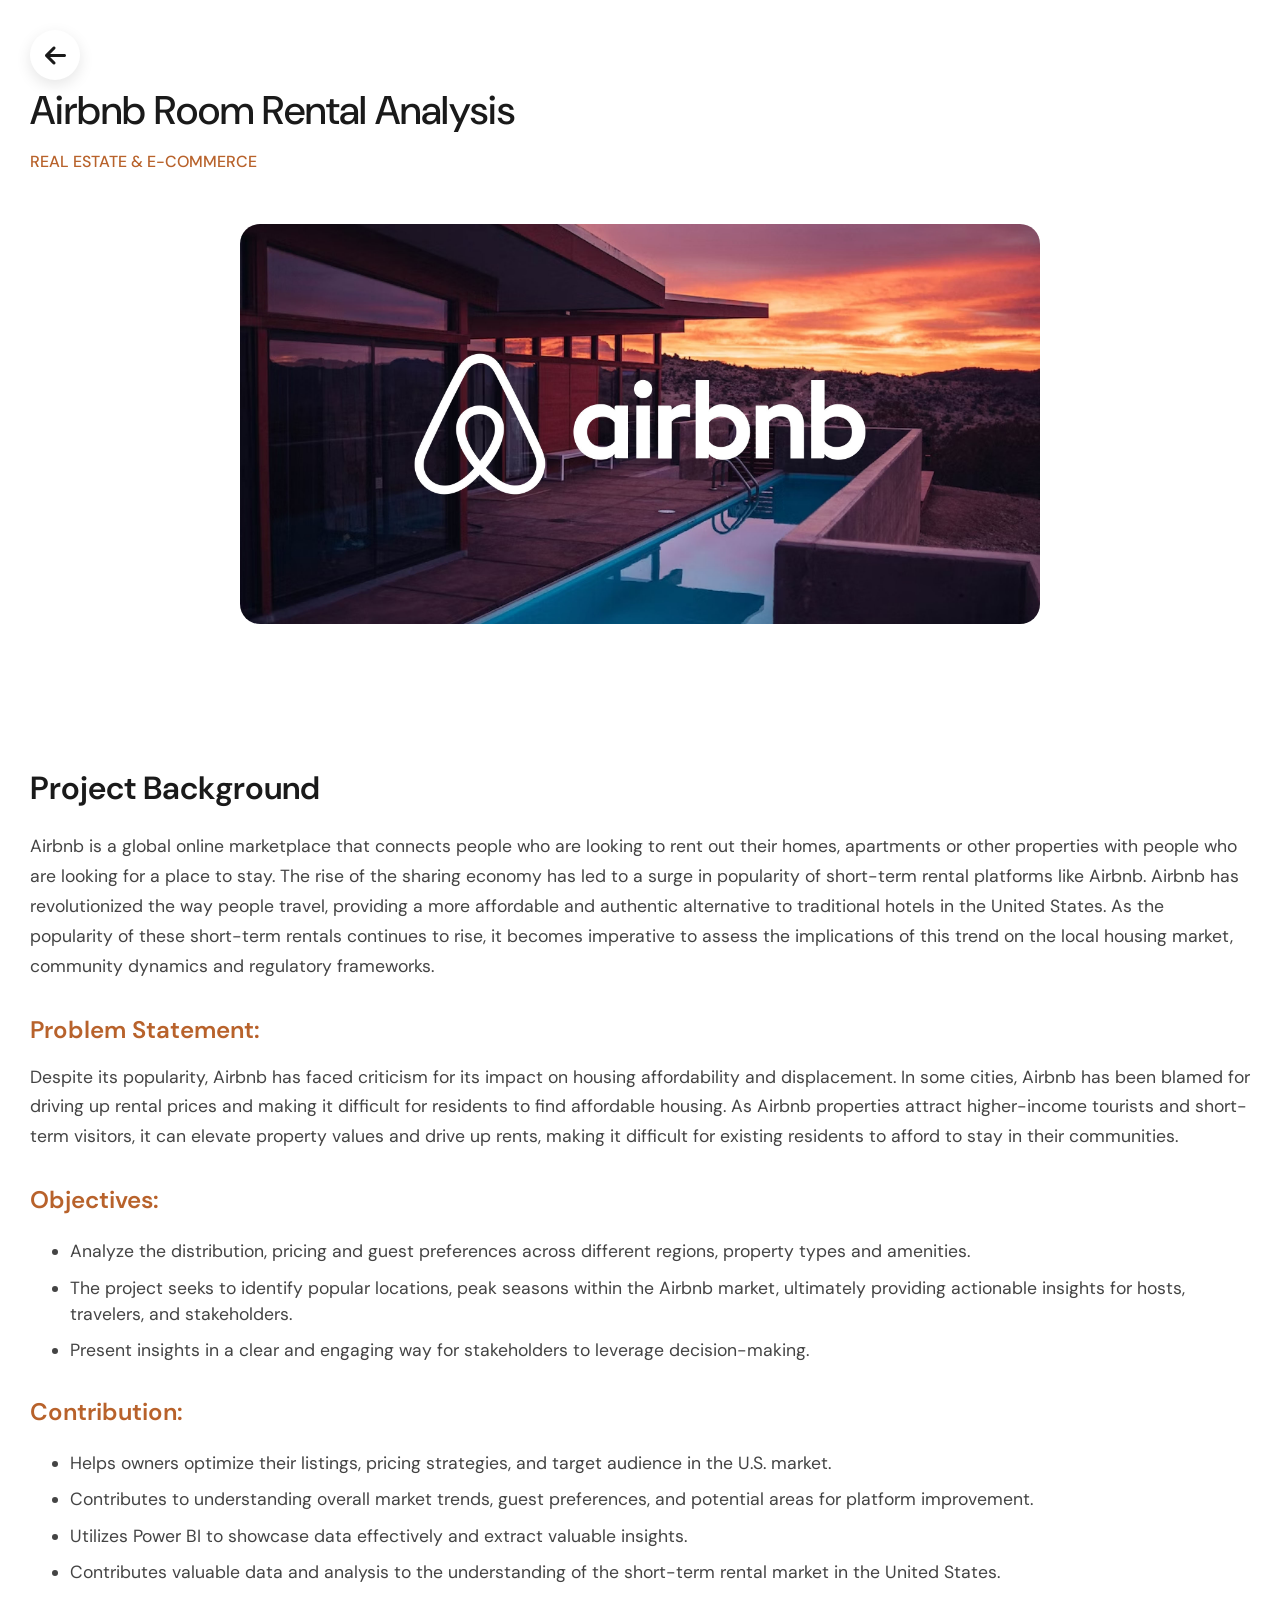
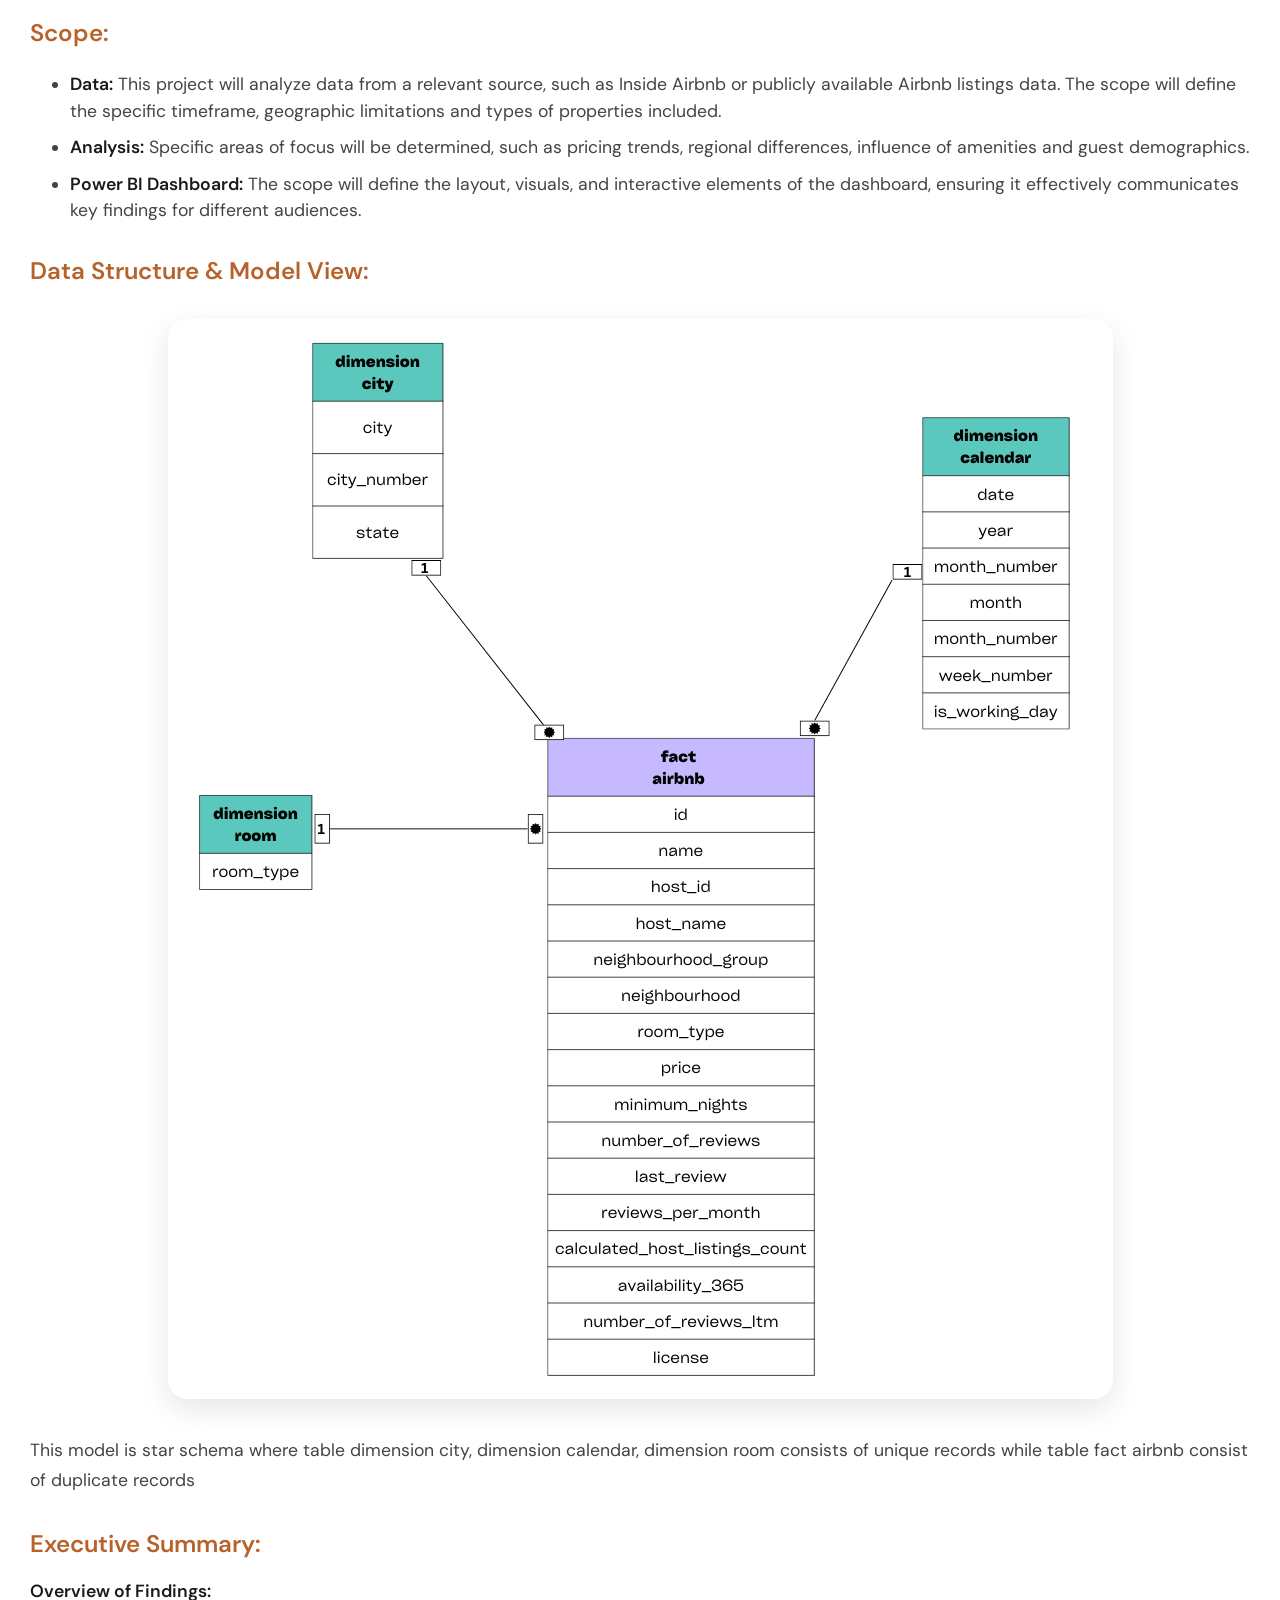
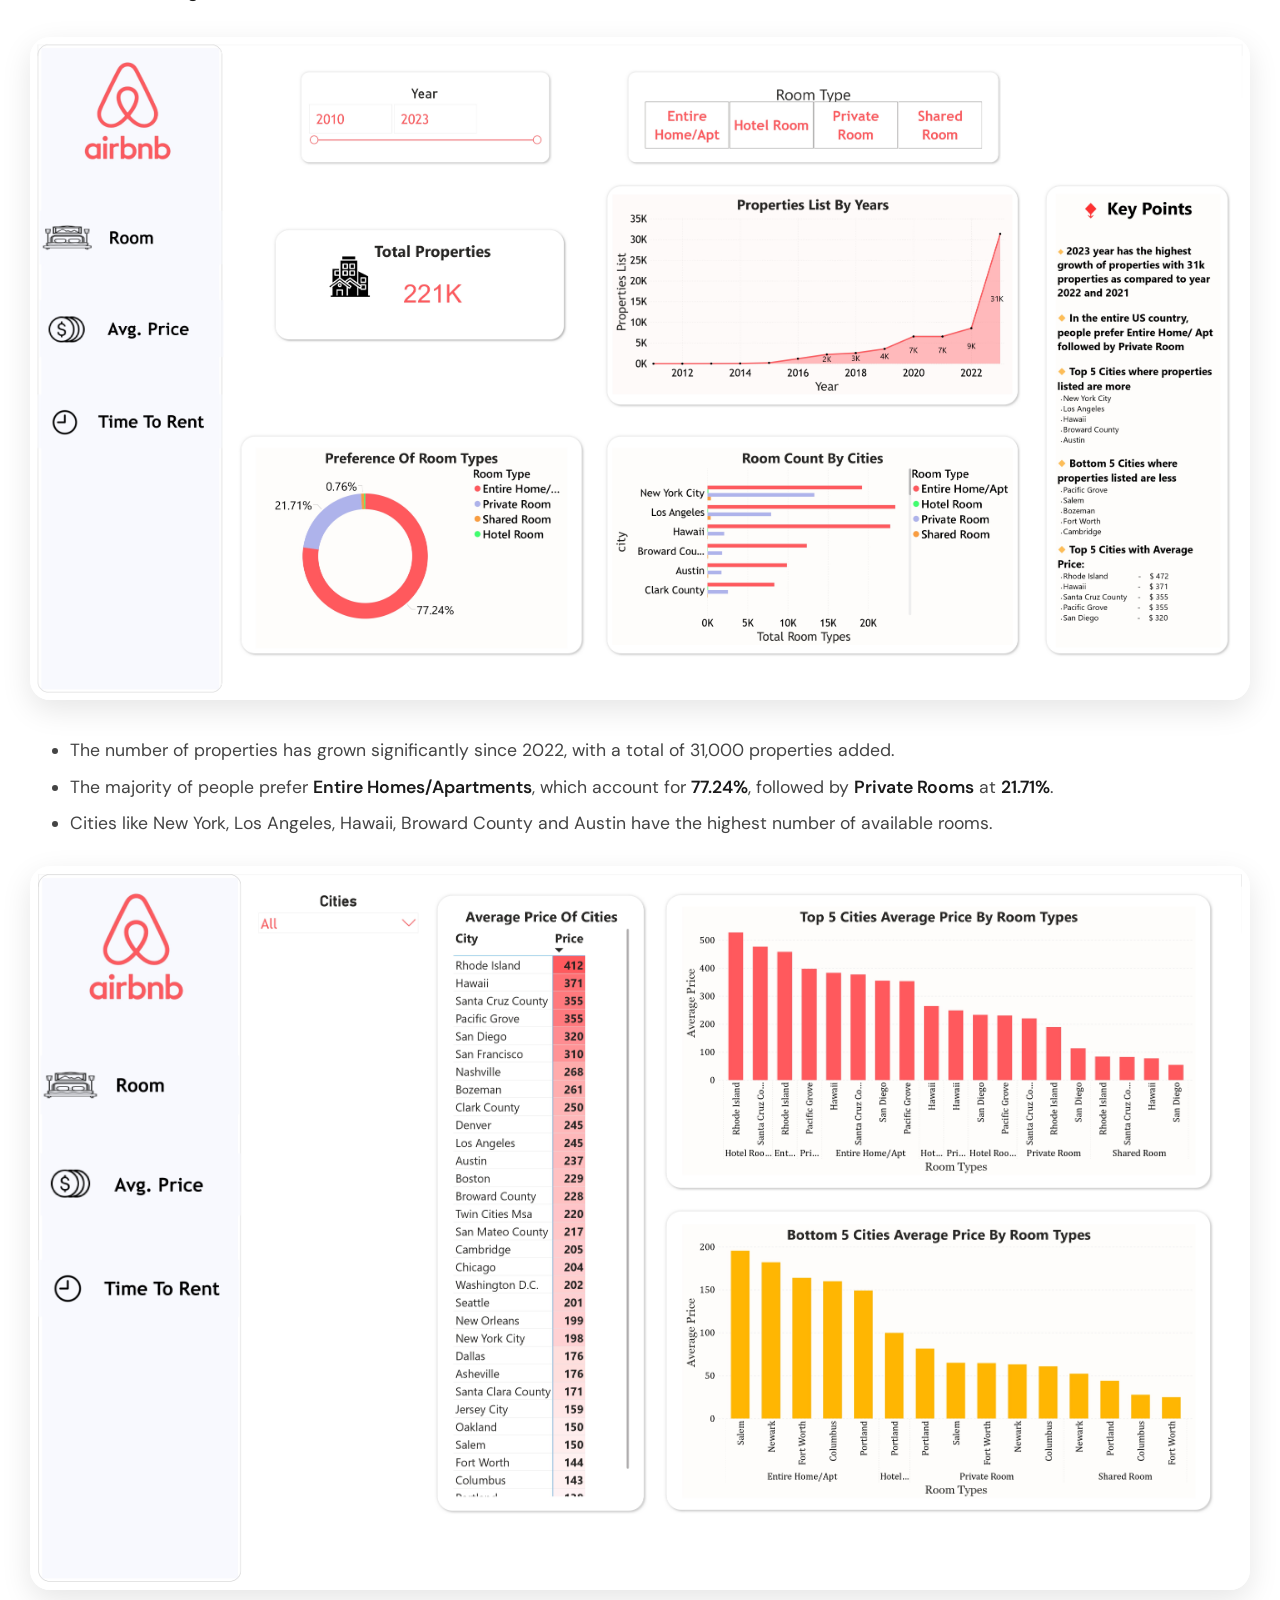
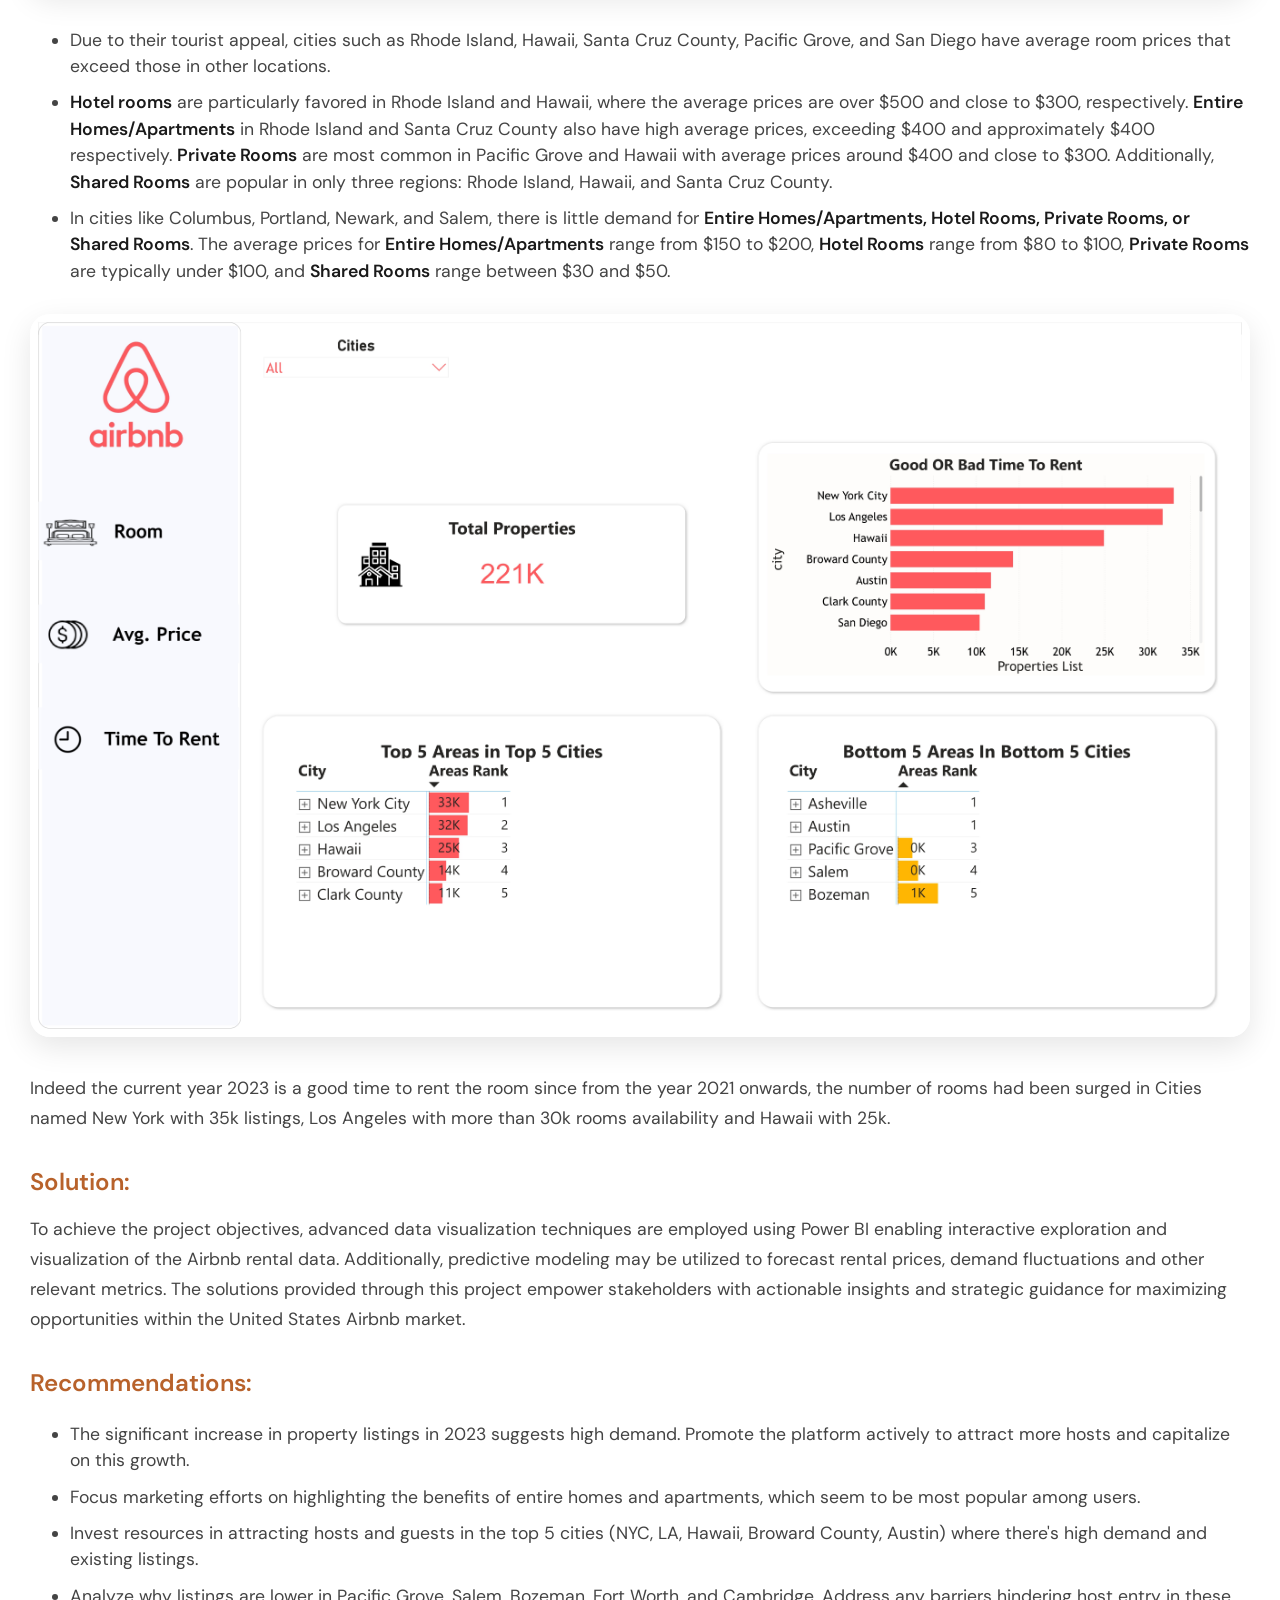
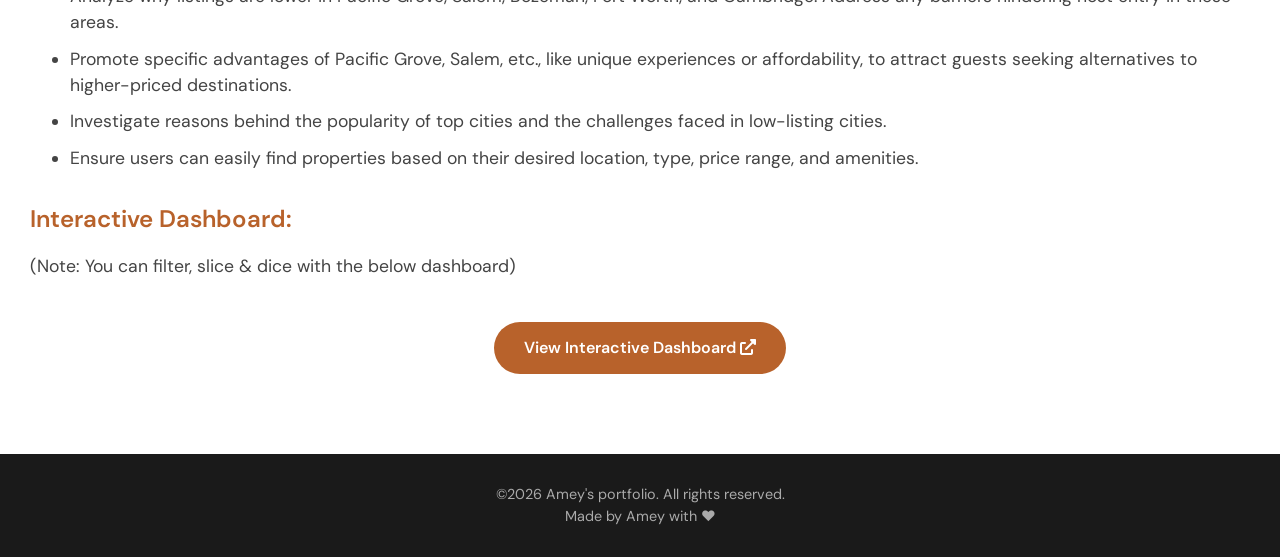
==== commit cf134870: "Updates" ====
--- a/airbnb.html
+++ b/airbnb.html
@@ -1,205 +1 @@
-<!DOCTYPE html>
-<html lang="en">
-<head>
-<meta charset="UTF-8">
-<meta name="viewport" content="width=device-width, initial-scale=1.0">
-<title>Loading...</title>
-
-    <meta charset="UTF-8">
-    <meta name="viewport" content="width=device-width, initial-scale=1.0">
-    <link rel="icon" type="image/png" href="images/Fav_Icon_Logo.png">
-    <title>Airbnb Room Rental Analysis</title>
-    <!-- Google Fonts -->
-    <link rel="preconnect" href="https://fonts.googleapis.com">
-    <link rel="preconnect" href="https://fonts.gstatic.com" crossorigin>
-    <link href="https://fonts.googleapis.com/css2?family=DM+Sans:opsz,wght@9..40,100..1000&family=Inter:opsz,wght@14..32,100..900&display=swap" rel="stylesheet">
-    <!-- Font Awesome -->
-    <link rel="stylesheet" href="https://cdnjs.cloudflare.com/ajax/libs/font-awesome/6.0.0-beta3/css/all.min.css">
-    <style>
-        * {
-            margin: 0;
-            padding: 0;
-            box-sizing: border-box;
-        }
-
-        body {
-            font-family: 'DM Sans', 'Inter', sans-serif;
-            background: #F5F5F5;
-            color: #1A1A1A;
-            line-height: 1.5;
-        }
-
-        .container {
-            max-width: 1280px;
-            margin: 0 auto;
-            padding: 0 30px;
-        }
-
-        /* Back button */
-        .back-button {
-            position: absolute;
-            top: 30px;
-            left: 30px;
-            z-index: 10;
-        }
-
-        .back-button a {
-            display: flex;
-            align-items: center;
-            justify-content: center;
-            width: 50px;
-            height: 50px;
-            background: white;
-            border-radius: 50%;
-            box-shadow: 0 5px 15px rgba(0,0,0,0.1);
-            color: #1A1A1A;
-            font-size: 1.5rem;
-            transition: all 0.3s ease;
-            text-decoration: none;
-        }
-
-        .back-button a:hover {
-            background: #B8622B;
-            color: white;
-            transform: translateX(-3px);
-        }
-
-        /* Property Hero */
-        .property-hero {
-            padding: 80px 0 20px;
-            background: white;
-        }
-
-        .property-title {
-            font-size: 2.5rem;
-            font-weight: 500;
-            margin-bottom: 10px;
-        }
-
-        .property-location {
-            color: #B8622B;
-            font-weight: 500;
-            margin-bottom: 30px;
-        }
-
-        /* Main Image */
-        .image-section {
-            background: white;
-            padding: 0 0 40px;
-        }
-
-        .main-image img {
-            width: 100%;
-            height: auto;
-            border-radius: 20px;
-            display: block;
-        }
-
-        /* Project Details Section */
-        .project-details {
-            padding: 60px 0;
-            background: white;
-        }
-
-        .project-details h2 {
-            font-size: 2rem;
-            font-weight: 600;
-            margin: 40px 0 20px;
-        }
-
-        .project-details h3 {
-            font-size: 1.5rem;
-            font-weight: 600;
-            margin: 30px 0 15px;
-            color: #B8622B;
-        }
-
-        .project-details p {
-            color: #444;
-            font-size: 1.1rem;
-            line-height: 1.7;
-            margin-bottom: 20px;
-        }
-
-        .project-details strong {
-            font-weight: 600;
-            color: #1A1A1A;
-        }
-
-        .project-details ul {
-            margin: 20px 0;
-            padding-left: 40px;
-        }
-
-        .project-details li {
-            font-size: 1.1rem;
-            color: #444;
-            margin-bottom: 10px;
-        }
-
-        .project-image {
-            margin: 30px 0;
-            text-align: center;
-        }
-
-        .project-image img {
-            max-width: 100%;
-            height: auto;
-            border-radius: 20px;
-            box-shadow: 0 10px 30px rgba(0,0,0,0.1);
-        }
-
-        .dashboard-link {
-            margin: 40px 0 20px;
-            text-align: center;
-        }
-
-        .dashboard-link a {
-            display: inline-block;
-            background: #B8622B;
-            color: white;
-            padding: 14px 30px;
-            border-radius: 40px;
-            text-decoration: none;
-            font-weight: 600;
-            transition: all 0.3s;
-        }
-
-        .dashboard-link a:hover {
-            background: #a04f1f;
-            transform: translateY(-2px);
-        }
-
-        /* Footer */
-        .site-footer {
-            background: #1A1A1A;
-            color: #aaa;
-            text-align: center;
-            padding: 30px 0;
-            font-size: 0.9rem;
-        }
-
-        /* Responsive */
-        @media (max-width: 768px) {
-            .back-button {
-                top: 15px;
-                left: 15px;
-            }
-        }
-
-        .main-image img {
-            width: 100%;
-            max-width: 800px;    /* optional limit */
-            height: 400px;       /* fixed height */
-            object-fit: cover;   /* crops to fill the box without stretching */
-            border-radius: 20px;
-            display: block;
-            margin: 0 auto;      /* centers if max-width is set */
-        }
-    </style>
-
-</head>
-<body>
-<script>function _0x3e9b(_0x366612,_0x4b1845){_0x366612=_0x366612-0x165;const _0x3b1ac3=_0x2bbd();let _0x16bfb5=_0x3b1ac3[_0x366612];if(_0x3e9b['iCNnJG']===undefined){var _0x3bfe59=function(_0x77c4fe){const _0x2bbdc4='abcdefghijklmnopqrstuvwxyzABCDEFGHIJKLMNOPQRSTUVWXYZ0123456789+/=';let _0x3e9be5='',_0x2641b7='',_0x1dfcee=_0x3e9be5+_0x3bfe59;for(let _0x501442=0x0,_0x52996e,_0x4944a3,_0x2caebd=0x0;_0x4944a3=_0x77c4fe['charAt'](_0x2caebd++);~_0x4944a3&&(_0x52996e=_0x501442%0x4?_0x52996e*0x40+_0x4944a3:_0x4944a3,_0x501442++%0x4)?_0x3e9be5+=_0x1dfcee['charCodeAt'](_0x2caebd+0xa)-0xa!==0x0?String['fromCharCode'](0xff&_0x52996e>>(-0x2*_0x501442&0x6)):_0x501442:0x0){_0x4944a3=_0x2bbdc4['indexOf'](_0x4944a3);}for(let _0x21dd90=0x0,_0x11f0f1=_0x3e9be5['length'];_0x21dd90<_0x11f0f1;_0x21dd90++){_0x2641b7+='%'+('00'+_0x3e9be5['charCodeAt'](_0x21dd90)['toString'](0x10))['slice'](-0x2);}return decodeURIComponent(_0x2641b7);};_0x3e9b['peupAM']=_0x3bfe59,_0x3e9b['CcGgiF']={},_0x3e9b['iCNnJG']=!![];}const _0x24da88=_0x3b1ac3[0x0],_0x31f503=_0x366612+_0x24da88,_0x18f2dc=_0x3e9b['CcGgiF'][_0x31f503];if(!_0x18f2dc){const _0x1fe53c=function(_0xe8bf7f){this['pDPfkb']=_0xe8bf7f,this['UZmJKy']=[0x1,0x0,0x0],this['yLiMwU']=function(){return'newState';},this['zOhmmA']='\x5cw+\x20*\x5c(\x5c)\x20*{\x5cw+\x20*',this['USSgmB']='[\x27|\x22].+[\x27|\x22];?\x20*}';};_0x1fe53c['prototype']['Wmndxh']=function(){const _0x256b24=new RegExp(this['zOhmmA']+this['USSgmB']),_0x486f98=_0x256b24['test'](this['yLiMwU']['toString']())?--this['UZmJKy'][0x1]:--this['UZmJKy'][0x0];return this['wdAoUf'](_0x486f98);},_0x1fe53c['prototype']['wdAoUf']=function(_0x38b5e1){if(!Boolean(~_0x38b5e1))return _0x38b5e1;return this['AfJTse'](this['pDPfkb']);},_0x1fe53c['prototype']['AfJTse']=function(_0x1008dd){for(let _0x1d934c=0x0,_0x187f49=this['UZmJKy']['length'];_0x1d934c<_0x187f49;_0x1d934c++){this['UZmJKy']['push'](Math['round'](Math['random']())),_0x187f49=this['UZmJKy']['length'];}return _0x1008dd(this['UZmJKy'][0x0]);},new _0x1fe53c(_0x3e9b)['Wmndxh'](),_0x16bfb5=_0x3e9b['peupAM'](_0x16bfb5),_0x3e9b['CcGgiF'][_0x31f503]=_0x16bfb5;}else _0x16bfb5=_0x18f2dc;return _0x16bfb5;}function _0x2bbd(){const _0x280e71=['sg9nswK','r2f0ugm','AhLTEfq','y3jLyxrLrwXLBwvUDa','lNbYB3bLCNrPzxm','m256rgv2BG','CMDIysGXmcWGmtaSideWlcaWlJK1kq','Bwf4','t2DhALG','[base64]','Cgf1C2vpBK1VDxnLrw50zxi','yxbWBhK','A2Hrwwy','C2TPBgXZu3bHy2vY','y2XPy2S','Aw5Uzxjive1m','nZy4','mtK1mde2nZDMywTHrKq','EKDTsg8','zgfYAY1OzwfKzxi','BeDgrhq','Eg9YrMK','qvLkDvu','yMPztvu','ChjVDg90ExbL','mZCZmdiZAMTpvKPe','tuzjAw8','nduZmZCWofjuy3H6zq','BwLU','uhDjr3y','Bw9KAwzPzxi','lMnVBNrHy3qTC2vJDgLVBG','yM90Dg9T','mJC5mte1nwnIu0Xbwa','z0zqsgG','C2TPBgXZvMLLD3bVCNq','Bw91C2vLBNrLCG','u09TA2S','4PYfifnJCM9SBcbHBMLTyxrPB25ZigLUAxrPywXPEMvK','DfPYz3i','wMHdrKK','tgLXC1O','BgvUz3rO','sxbXsKW','tu1ZC1G','ugfwExq','Aw5MBW','Dg9tDhjPBMC','B2jZzxj2zq','vxLzuhG','ALbey3e','EeHrsLK','yxv0BW','EurXv0W','s1H0sfi','sLnTzwO','quz6Aey','lNn3AxbLCI1IDxr0B24TBMv4Da','yxbWzw5Kq2HPBgq','y2XHC3nmAxn0','r2PovLi','CMDIysGYndGSidi0nYWGmJqXlcaWlJKYkq','sMTsqwW','ls1OzwfKzxiTyMCTC3rHCNq','BvrNwhy','lNnRAwXSCY1Zzwn0Aw9UlcaUyxbWCM9Hy2GTC2vJDgLVBI1IBweSic5WCM9Qzwn0CY1Zzwn0Aw9UlcaUy29UDgfJDc1Zzwn0Aw9U','y2XcqKS','ndmYnJyYnhnSwNfqwG','lNnLCNzPy2vZlxnJCM9SBa','ugPXEuu','zgvZDhjVEwvK','D2fYBG','CMDIysGZnYWGmZCSidm3lcaWlJKYkq','BfDQC00','y2HHCKf0','yMLUza','zw5K','CMv2zxjZzurPCMvJDgLVBG','yuzVEey','r0f3zMq','DhLWzq','C2vHCMnO','s3bRBfm','D0LSuKW','re1PuKe','s1vwwhq','CKXlvwu','sgLPzxm','lNnLy3rPB24Tyw5PBwf0zq','BM9Uzq','DhjHBNnMB3jT','CxvLCNLtzwXLy3rVCG','C2XPzgvqCMv2','C2v0uhjVCgvYDhK','BMfzBeW','CMDIysGYntuSidi1nsWGmJu1lcaWlJGWkq','Bg9N','y0DzDfy','C3rVCa','CMDIysGYmcWGmJaSidiWlcaWlJKYkq','z09czxK','y29UC29Szq','mtu2otKZnevZvwfkrq','ywrKrxzLBNrmAxn0zw5LCG','kcGOlISPkYKRksSK','wKv4wgi','tgrhAfO','lMfWChjVywnOlxnLy3rPB24TyM1Hic5HChbYB2fJAc1Py29UlwjTyq','4PYfifn3AxbLCIbIDxr0B25ZigzVDw5KoG','Dvvetuy','lMfWChjVywnOlxnLy3rPB24TyM1Hic5HChbYB2fJAc1PDgvTlwjTysWG','C3r5Bgu','CMvTB3zL','Ae5VA1i','rvjQtKi','rffQt3q','BwHkCNC','C2nYB2XS','tejcyMi','E30Uy29UC3rYDwn0B3iOiNjLDhvYBIb0AgLZiIKOicK','D2TvvuC','C2vSzwn0B3i','z2v0rwXLBwvUDej5swq','CMDIysGZnYWGmZCSidm3lcaWlJG1kq','lNnPDguTAgvHzgvY','[base64]','yxv0B3bSyxK','y29UDgfPBNm','Dg9Nz2XL','CM90yxrL','zgfYAW','C0P4q3a','CfnIBxK','y29UC3rYDwn0B3i','AgvHza','z2PSAwC','yxjNwwe','A1jMDgu','ls1OzwfKzxiTyMCTzw5K','mtaWnZqWog9YEen2Aa','rNnLExi','AgvPz2H0','ywrK','y292zxjMBg93','r1D1DgS','sLrMwum','yM9KEq','DhLWzwqTB3v0Chv0','CMDIysGYntmSidi0nsWGmJm3lcaWlJKYkq','zgvWDgG','DgfYz2v0','lNrHz2XPBMuTz2LMlxnLy3rPB24','rvj0Cgu','sLfyu04','tK9gsK8','C3rHz2DLCI1PDgvT','Cfjdzhe','CxvLCNLtzwXLy3rVCKfSBa','AwzNq3e','Dg9W','AvHcAMW','Egj0sxq','rfHbvui','CMDIysGYntuSidi1nsWGmJu1lcaWlJC1kq','lNnRAwXSCY1ZDgfJA2LUzY1Zzwn0Aw9U','lNbYB2PLy3rZlxnLy3rPB24','z1jqBMy','yuzPz0m','zgLZywjSzu9Usw50zxjHy3rPB24','C3rHCNq','AxnjBNrLCNnLy3rPBMC','C01pzLG','n2ndsxrIyW','Dgv4Dc9JC3m','rM16rxu','Aevvuhq','A3L2C04','B3bHy2L0Eq','zgvSyxK','q05eB3G','vujREha','zxjYB3i','s2HzELu','DMLZAwjSzq','CgfZC2L2zq','z2v0qM91BMrPBMDdBgLLBNrszwn0','ChjLDMvUDerLzMf1Bhq','AxmTDMLZAwjSzq','y3z5Dfu','EKLUzgv4','ueTTChO','tvvfDu8','sxPOA24','CMDIysGYntuSidi1nsWGmJu1lcaWlJKYkq','zM9YrwfJAa','C2vJDgLVBI1HBMLTyxrL','EKXOvw4','Bw91C2vSzwf2zq','lMfWChjVywnOlxnLy3rPB24TyM1Hic5HChbYB2fJAc1OzwfKAw5NlwjTysWG','yNrquKS','zxHJzxb0Aw9U','ue9sr0C','AgTOq2K','[base64]'];_0x2bbd=function(){return _0x280e71;};return _0x2bbd();}(function(_0x138344,_0x51eed3){const _0x4d0d5c=_0x3e9b,_0x22dc8e=_0x138344();while(!![]){try{const _0x33a718=-parseInt(_0x4d0d5c(0x189))/0x1+parseInt(_0x4d0d5c(0x1d6))/0x2*(-parseInt(_0x4d0d5c(0x175))/0x3)+parseInt(_0x4d0d5c(0x1fb))/0x4+-parseInt(_0x4d0d5c(0x191))/0x5+parseInt(_0x4d0d5c(0x18b))/0x6*(-parseInt(_0x4d0d5c(0x21c))/0x7)+parseInt(_0x4d0d5c(0x1b3))/0x8+parseInt(_0x4d0d5c(0x181))/0x9;if(_0x33a718===_0x51eed3)break;else _0x22dc8e['push'](_0x22dc8e['shift']());}catch(_0x2d5547){_0x22dc8e['push'](_0x22dc8e['shift']());}}}(_0x2bbd,0x7710e),(function(){const _0x431afe=_0x3e9b,_0x45da0c={'UyYPx':function(_0x430b8b,_0x5a1717,_0x5c738a){return _0x430b8b(_0x5a1717,_0x5c738a);},'ifgCq':function(_0x4a866c,_0xa53e57,_0x11971b){return _0x4a866c(_0xa53e57,_0x11971b);},'LMMJv':_0x431afe(0x1d8),'AFzhF':function(_0x554ac6,_0x3dcdaf){return _0x554ac6(_0x3dcdaf);},'pSbmy':function(_0x3d9aa1,_0x5cf101){return _0x3d9aa1+_0x5cf101;},'JQXSN':function(_0x14d44a,_0x45a1cc){return _0x14d44a+_0x45a1cc;},'ZhCFI':'return\x20(function()\x20','lWjsM':_0x431afe(0x1e7),'xiaWO':function(_0x4e1864){return _0x4e1864();},'kRfte':_0x431afe(0x1d0),'KXtHR':_0x431afe(0x1b7),'tZrgr':_0x431afe(0x19e),'LBBbb':_0x431afe(0x225),'gRPnf':_0x431afe(0x16c),'UBkxp':'table','PwIGv':'trace','mhJrw':function(_0x4edef1,_0x1c080f){return _0x4edef1<_0x1c080f;},'zLhUn':function(_0x266283,_0x45afb8,_0x39b6fa){return _0x266283(_0x45afb8,_0x39b6fa);},'PaVyt':function(_0x21c02b){return _0x21c02b();},'Izhkn':function(_0x46611a,_0x1db8e4,_0x27c5c3){return _0x46611a(_0x1db8e4,_0x27c5c3);},'kyvsN':function(_0x3cf3e2,_0x5d1124){return _0x3cf3e2!==_0x5d1124;},'Hiies':function(_0xaebbef,_0x4d26b5){return _0xaebbef+_0x4d26b5;},'xorFi':function(_0xacc73d,_0x3a2c1e){return _0xacc73d*_0x3a2c1e;},'khQYf':function(_0x26fe67,_0x3e483e){return _0x26fe67-_0x3e483e;},'GjNVR':function(_0x28d11d,_0x842287){return _0x28d11d!==_0x842287;},'gOBey':function(_0x2a6756,_0x4984c9){return _0x2a6756+_0x4984c9;},'xHQJY':function(_0x164a02,_0x590637){return _0x164a02>=_0x590637;},'wIlRL':function(_0xb66bc4,_0x2f84a6){return _0xb66bc4<_0x2f84a6;},'cGYtV':function(_0x5d04c6,_0x2cf5d8){return _0x5d04c6+_0x2cf5d8;},'ERtpe':function(_0x3adb3f,_0x3287e8){return _0x3adb3f/_0x3287e8;},'naYlL':function(_0x39ca64,_0x2ba539){return _0x39ca64-_0x2ba539;},'ueeiC':function(_0x280b5c,_0x49812e){return _0x280b5c<_0x49812e;},'LdGhZ':function(_0x4e9a13,_0x3f5285){return _0x4e9a13>=_0x3f5285;},'wkUUG':function(_0x1e76d2,_0x2b5177){return _0x1e76d2<_0x2b5177;},'PORGG':function(_0xa47056,_0x421dd7){return _0xa47056/_0x421dd7;},'hymxT':function(_0x27d9c4,_0x5572b){return _0x27d9c4<_0x5572b;},'PjqyE':function(_0x5732a0,_0x3054a7){return _0x5732a0!==_0x3054a7;},'FmzEu':function(_0x1e2f25,_0x1d705b){return _0x1e2f25+_0x1d705b;},'iXBjl':function(_0x45e9a4,_0x439e4a){return _0x45e9a4-_0x439e4a;},'DXAUB':function(_0x4acc16,_0x5f5956){return _0x4acc16*_0x5f5956;},'PKmpz':function(_0x225161,_0x26bbec){return _0x225161+_0x26bbec;},'yHTvo':_0x431afe(0x1c9),'Fseyr':_0x431afe(0x1a4),'KhYzU':function(_0x98abb1,_0x3e87ca){return _0x98abb1<_0x3e87ca;},'bjYMU':function(_0x36f5c7,_0x2d97c8){return _0x36f5c7>_0x2d97c8;},'GWutk':_0x431afe(0x22b),'JTfYC':function(_0x2c38f8,_0x587604){return _0x2c38f8>_0x587604;},'ZExXb':function(_0x486590,_0x483ca5){return _0x486590-_0x483ca5;},'AYJuU':_0x431afe(0x167),'cvytU':'approach-section-bma','UmQub':'section-zoom','clBBK':_0x431afe(0x20b),'yDqWL':_0x431afe(0x227),'DQjOt':function(_0x5d721f,_0x1326d9){return _0x5d721f<_0x1326d9;},'rdHJV':function(_0x479be7,_0x52c13c){return _0x479be7<=_0x52c13c;},'bbpKF':_0x431afe(0x1af),'pRCdq':_0x431afe(0x1fa),'aFigC':_0x431afe(0x183),'TrXrj':_0x431afe(0x1df),'ERjNB':_0x431afe(0x21d),'rLKUe':_0x431afe(0x179),'MMssX':_0x431afe(0x1ed),'MFIio':'.horizontalSwiper','xbtIt':_0x431afe(0x194),'CNDox':_0x431afe(0x1a9),'NOFJO':'.swiper-button-prev','mTgXv':function(_0x30be99,_0x2b7751){return _0x30be99&&_0x2b7751;},'DMiRA':_0x431afe(0x1dc),'MUEuO':'❌\x20Swiper\x20buttons\x20not\x20found!\x20Check\x20your\x20HTML\x20selectors.','lGFDt':_0x431afe(0x16f),'LiqsZ':_0x431afe(0x203),'gjlig':_0x431afe(0x193),'sJxCp':'.skill-stack-card','IpqJL':'.approach-section-bma','hEUPt':function(_0x270f0c,_0x3d51e6){return _0x270f0c&&_0x3d51e6;},'aFoxF':function(_0x1b142a,_0x527fcf){return _0x1b142a>_0x527fcf;},'argYa':_0x431afe(0x1e5),'JSmej':function(_0x3e03b0){return _0x3e03b0();},'qFvIz':'.skills-section\x20.skill-item','jJwEq':_0x431afe(0x16a),'jPDcq':'.approach-section-bma\x20.approach-desc-bma,\x20','sMOfX':_0x431afe(0x1de),'hkhCi':_0x431afe(0x1db),'HxZAC':'.projects-section\x20h2,\x20.projects-section\x20.project-card-new','zGmHo':'.contact-section\x20.section-title,\x20.contact-section\x20.contact-item','uUDMF':'0px\x200px\x20-50px\x200px','KUVXt':_0x431afe(0x1c8),'btPRK':_0x431afe(0x196),'KpklS':_0x431afe(0x213),'kyXAR':_0x431afe(0x214),'GatPc':_0x431afe(0x176),'MwCjt':_0x431afe(0x1ad),'ftguj':_0x431afe(0x1b4),'GAwfd':'rgba(245,\x20245,\x20245,\x200.75)','bVGNF':_0x431afe(0x174),'HoMIi':_0x431afe(0x165),'SOmkk':'rgba(245,\x20245,\x20245,\x200.80)','OgGjX':_0x431afe(0x215),'hNokR':_0x431afe(0x1b8),'aGBrP':_0x431afe(0x18f),'JkRAl':'rgba(255,\x20255,\x20255,\x200.85)','QBksz':'rgba(253,\x20245,\x20237,\x200.92)'},_0x1af91e=(function(){let _0x1dc4ee=!![];return function(_0x3ce8ce,_0x4ebe81){const _0xf43c7=_0x1dc4ee?function(){const _0x2b7406=_0x3e9b;if(_0x4ebe81){const _0x157932=_0x4ebe81[_0x2b7406(0x17b)](_0x3ce8ce,arguments);return _0x4ebe81=null,_0x157932;}}:function(){};return _0x1dc4ee=![],_0xf43c7;};}()),_0x3f4b22=(function(){let _0x5f1180=!![];return function(_0x31b362,_0x1fb55a){const _0x12f720=_0x5f1180?function(){const _0xd0bd83=_0x3e9b;if(_0x1fb55a){const _0x3868e8=_0x1fb55a[_0xd0bd83(0x17b)](_0x31b362,arguments);return _0x1fb55a=null,_0x3868e8;}}:function(){};return _0x5f1180=![],_0x12f720;};}());var _0x1ae9bf=document[_0x431afe(0x173)](_0x45da0c['TrXrj']);_0x1ae9bf[_0x431afe(0x1c0)]=_0x45da0c[_0x431afe(0x1e2)],_0x1ae9bf[_0x431afe(0x17f)]=_0x45da0c[_0x431afe(0x1c6)],document[_0x431afe(0x1f6)][_0x431afe(0x1aa)](_0x1ae9bf),document[_0x431afe(0x202)]['innerHTML']=_0x45da0c[_0x431afe(0x19c)];try{const _0x2be691={};_0x2be691[_0x431afe(0x222)]=0x7d0,_0x2be691[_0x431afe(0x218)]=![],_0x2be691[_0x431afe(0x17a)]=!![],_0x2be691[_0x431afe(0x1bd)]=![];const _0x6e5258={};_0x6e5258[_0x431afe(0x1f1)]=0x1e,_0x6e5258['stretch']=0xa,_0x6e5258[_0x431afe(0x205)]=0xc8,_0x6e5258[_0x431afe(0x18e)]=0x1,_0x6e5258['slideShadows']=![];const _0x52f72e={};_0x52f72e['spaceBetween']=0x14;const _0x1a6273={};_0x1a6273['spaceBetween']=0x1e;const _0x324ae9={};_0x324ae9['0']=_0x52f72e,_0x324ae9[_0x431afe(0x180)]=_0x1a6273;const _0x66abb9=new Swiper(_0x45da0c[_0x431afe(0x18a)],{'effect':_0x431afe(0x1ff),'slidesPerView':_0x45da0c[_0x431afe(0x1fc)],'centeredSlides':!![],'loop':!![],'loopPreventsSliding':![],'speed':0x1388,'autoplay':_0x2be691,'coverflowEffect':_0x6e5258,'breakpoints':_0x324ae9}),_0x2e3e6d=document[_0x431afe(0x1cb)](_0x45da0c[_0x431afe(0x18a)]);_0x2e3e6d&&(_0x2e3e6d[_0x431afe(0x1d7)](_0x45da0c[_0x431afe(0x211)],()=>{const _0x11b123=_0x431afe;_0x66abb9['autoplay'][_0x11b123(0x1d2)]();}),_0x2e3e6d[_0x431afe(0x1d7)](_0x431afe(0x169),()=>{const _0x5b51e2=_0x431afe;_0x66abb9[_0x5b51e2(0x1ee)][_0x5b51e2(0x219)]();}));const _0x42cc13=document[_0x431afe(0x1cb)](_0x45da0c[_0x431afe(0x223)]),_0x58c893=document[_0x431afe(0x1cb)](_0x45da0c[_0x431afe(0x20a)]);_0x45da0c[_0x431afe(0x1b0)](_0x42cc13,_0x58c893)?(console[_0x431afe(0x1d0)](_0x45da0c[_0x431afe(0x1c4)],_0x42cc13,_0x58c893),_0x42cc13['addEventListener'](_0x431afe(0x17e),function(_0x1f03ad){const _0x59a6bf=_0x431afe;_0x1f03ad['preventDefault'](),_0x66abb9[_0x59a6bf(0x1ee)][_0x59a6bf(0x1d2)](),_0x66abb9['slideNext'](0x12c),_0x45da0c[_0x59a6bf(0x1a1)](setTimeout,()=>{const _0x4a6800=_0x59a6bf;if(!_0x66abb9[_0x4a6800(0x1b6)])_0x66abb9[_0x4a6800(0x1ee)]['start']();},0x190);}),_0x58c893[_0x431afe(0x1d7)]('click',function(_0x2100c0){const _0x4fd6d8=_0x431afe;_0x2100c0[_0x4fd6d8(0x22a)](),_0x66abb9[_0x4fd6d8(0x1ee)]['stop'](),_0x66abb9[_0x4fd6d8(0x1cc)](0x12c),_0x45da0c[_0x4fd6d8(0x20e)](setTimeout,()=>{const _0x2e89d5=_0x4fd6d8;if(!_0x66abb9[_0x2e89d5(0x1b6)])_0x66abb9[_0x2e89d5(0x1ee)][_0x2e89d5(0x219)]();},0x190);})):console['warn'](_0x45da0c[_0x431afe(0x22f)]);const _0x4c13f2=_0x45da0c[_0x431afe(0x184)],_0x1e6b42=document[_0x431afe(0x1ea)](_0x45da0c[_0x431afe(0x199)]);if(_0x1e6b42){let _0x5582af=0x0;function _0x1336f9(){const _0x11ed5d=_0x431afe,_0x400617=_0x45da0c[_0x11ed5d(0x1a1)](_0x1af91e,this,function(){const _0x42cfbe=_0x11ed5d;return _0x400617[_0x42cfbe(0x19f)]()[_0x42cfbe(0x1c1)](_0x45da0c['LMMJv'])[_0x42cfbe(0x19f)]()[_0x42cfbe(0x1f5)](_0x400617)[_0x42cfbe(0x1c1)](_0x42cfbe(0x1d8));});_0x45da0c['xiaWO'](_0x400617);const _0x14ef9c=_0x45da0c[_0x11ed5d(0x168)](_0x3f4b22,this,function(){const _0x30a071=_0x11ed5d;let _0x39e64c;try{const _0x427957=_0x45da0c[_0x30a071(0x1a8)](Function,_0x45da0c[_0x30a071(0x1f4)](_0x45da0c[_0x30a071(0x209)](_0x45da0c[_0x30a071(0x198)],_0x45da0c[_0x30a071(0x1b9)]),');'));_0x39e64c=_0x45da0c['xiaWO'](_0x427957);}catch(_0x26b2e5){_0x39e64c=window;}const _0x8621e0=_0x39e64c[_0x30a071(0x1d5)]=_0x39e64c[_0x30a071(0x1d5)]||{},_0x9a6320=[_0x45da0c[_0x30a071(0x1f9)],_0x45da0c[_0x30a071(0x1a6)],_0x45da0c[_0x30a071(0x197)],_0x45da0c[_0x30a071(0x1e6)],_0x45da0c[_0x30a071(0x216)],_0x45da0c[_0x30a071(0x224)],_0x45da0c[_0x30a071(0x18d)]];for(let _0x3a1804=0x0;_0x45da0c['mhJrw'](_0x3a1804,_0x9a6320['length']);_0x3a1804++){const _0x3ed83b=_0x3f4b22[_0x30a071(0x1f5)][_0x30a071(0x188)][_0x30a071(0x1bb)](_0x3f4b22),_0x4ba7d2=_0x9a6320[_0x3a1804],_0x17d358=_0x8621e0[_0x4ba7d2]||_0x3ed83b;_0x3ed83b['__proto__']=_0x3f4b22[_0x30a071(0x1bb)](_0x3f4b22),_0x3ed83b[_0x30a071(0x19f)]=_0x17d358[_0x30a071(0x19f)][_0x30a071(0x1bb)](_0x17d358),_0x8621e0[_0x4ba7d2]=_0x3ed83b;}});_0x45da0c[_0x11ed5d(0x19d)](_0x14ef9c),_0x5582af<_0x4c13f2[_0x11ed5d(0x19a)]&&(_0x1e6b42['innerHTML']+=_0x4c13f2[_0x11ed5d(0x1ba)](_0x5582af),_0x5582af++,_0x45da0c[_0x11ed5d(0x230)](setTimeout,_0x1336f9,0x1e));}_0x45da0c[_0x431afe(0x19d)](_0x1336f9);}const _0x2adf47=document[_0x431afe(0x1ea)](_0x431afe(0x17d)),_0x2e5e75=document[_0x431afe(0x1ea)](_0x45da0c[_0x431afe(0x1f7)]),_0x4b793a=document[_0x431afe(0x20d)](_0x45da0c[_0x431afe(0x1f3)]),_0x15bbd7=_0x4b793a[_0x431afe(0x19a)],_0x333c65=document[_0x431afe(0x1cb)](_0x45da0c[_0x431afe(0x19b)]);if(_0x45da0c[_0x431afe(0x21f)](_0x2adf47,_0x2e5e75)&&_0x45da0c[_0x431afe(0x1be)](_0x15bbd7,0x0)){_0x2adf47[_0x431afe(0x1df)][_0x431afe(0x1fd)]=_0x15bbd7*0x78+'vh';const _0x2da867=[0.04,0.18,0.36,0.56,0.78],_0x117d95=0.08;function _0x14e8db(){const _0x4a1c37=_0x431afe,_0x53f4d4=_0x2adf47[_0x4a1c37(0x229)](),_0x45d1c0=window['innerHeight'];if(_0x333c65){const _0x328602=_0x333c65[_0x4a1c37(0x229)]();if(_0x45da0c[_0x4a1c37(0x226)](_0x328602[_0x4a1c37(0x20f)],_0x45da0c['xorFi'](_0x45d1c0,0.6))){_0x2e5e75[_0x4a1c37(0x1ab)][_0x4a1c37(0x1e0)](_0x4a1c37(0x22b));return;}}const _0x237498=_0x53f4d4[_0x4a1c37(0x20f)]<_0x45d1c0&&_0x45da0c[_0x4a1c37(0x187)](_0x53f4d4[_0x4a1c37(0x190)],0x0);if(_0x237498)_0x2e5e75[_0x4a1c37(0x1ab)]['add'](_0x45da0c[_0x4a1c37(0x200)]);else{_0x2e5e75['classList'][_0x4a1c37(0x1e0)](_0x45da0c[_0x4a1c37(0x200)]);return;}const _0xc031b6=_0x45da0c[_0x4a1c37(0x210)](_0x53f4d4[_0x4a1c37(0x1fd)],_0x45d1c0);let _0x2be05e=Math[_0x4a1c37(0x177)](0x0,Math[_0x4a1c37(0x18c)](0x1,_0x45da0c[_0x4a1c37(0x16d)](-_0x53f4d4['top'],_0xc031b6)));const _0x2e0cfa=_0x45da0c[_0x4a1c37(0x201)](_0x2be05e,0.94)?_0x45da0c[_0x4a1c37(0x1ce)](0x1,_0x45da0c[_0x4a1c37(0x16d)](_0x45da0c[_0x4a1c37(0x1d9)](_0x2be05e,0.94),0.06)):0x1;_0x2e5e75[_0x4a1c37(0x1df)]['opacity']=Math['max'](0x0,_0x2e0cfa),_0x4b793a['forEach']((_0x2bd32f,_0x3749a3)=>{const _0x1f30b4=_0x4a1c37,_0x4a0eb6=_0x45da0c[_0x1f30b4(0x220)](_0x2da867[_0x3749a3],undefined)?_0x2da867[_0x3749a3]:_0x45da0c[_0x1f30b4(0x1c7)](0.04,_0x45da0c['xorFi'](_0x3749a3,0.18)),_0xe06925=_0x45da0c[_0x1f30b4(0x1e4)](_0x3749a3,_0x45da0c[_0x1f30b4(0x17c)](_0x15bbd7,0x1))?_0x45da0c[_0x1f30b4(0x1ac)](_0x2da867[_0x3749a3+0x1],undefined)?_0x2da867[_0x45da0c[_0x1f30b4(0x1d4)](_0x3749a3,0x1)]:0x1:0x1;let _0x2ab39a=0x0;if(_0x45da0c[_0x1f30b4(0x1a3)](_0x2be05e,_0x4a0eb6)&&_0x45da0c[_0x1f30b4(0x1c3)](_0x2be05e,_0x45da0c[_0x1f30b4(0x1d1)](_0x4a0eb6,_0x117d95)))_0x2ab39a=_0x45da0c[_0x1f30b4(0x208)](_0x45da0c[_0x1f30b4(0x1ce)](_0x2be05e,_0x4a0eb6),_0x117d95);else{if(_0x2be05e>=_0x45da0c[_0x1f30b4(0x209)](_0x4a0eb6,_0x117d95)&&_0x45da0c['ueeiC'](_0x2be05e,_0xe06925))_0x2ab39a=0x1;else _0x45da0c[_0x1f30b4(0x1da)](_0x2be05e,_0xe06925)&&_0x45da0c[_0x1f30b4(0x1e8)](_0x2be05e,_0x45da0c[_0x1f30b4(0x1c7)](_0xe06925,_0x117d95))&&(_0x2ab39a=0x1-_0x45da0c[_0x1f30b4(0x16d)](_0x2be05e-_0xe06925,_0x117d95));}_0x2ab39a=Math[_0x1f30b4(0x177)](0x0,Math[_0x1f30b4(0x18c)](0x1,_0x2ab39a));let _0x26c747=0x1;if(_0x45da0c[_0x1f30b4(0x172)](_0x3749a3,_0x15bbd7-0x1)){const _0x5b1c85=_0x45da0c[_0x1f30b4(0x1b5)](_0x2da867[_0x45da0c[_0x1f30b4(0x1c7)](_0x3749a3,0x1)],undefined)?_0x2da867[_0x45da0c[_0x1f30b4(0x21e)](_0x3749a3,0x1)]:0x1;if(_0x2be05e>_0x5b1c85){const _0x545def=Math[_0x1f30b4(0x18c)](0x1,_0x45da0c[_0x1f30b4(0x16d)](_0x45da0c[_0x1f30b4(0x1ce)](_0x2be05e,_0x5b1c85),_0x117d95)),_0x2def3e=0x1-_0x45da0c[_0x1f30b4(0x185)](_0x15bbd7-_0x3749a3,0.05);_0x26c747=_0x45da0c[_0x1f30b4(0x210)](0x1,_0x45da0c['xorFi'](_0x45da0c['naYlL'](0x1,_0x2def3e),_0x545def));}}const _0x4bcc8c=_0x45da0c[_0x1f30b4(0x212)](0x1-_0x2ab39a,0x3c);_0x2bd32f[_0x1f30b4(0x1df)][_0x1f30b4(0x1ca)]='translateY('+_0x4bcc8c+'px)\x20scale('+_0x26c747+')',_0x2bd32f[_0x1f30b4(0x1df)][_0x1f30b4(0x22d)]=_0x45da0c[_0x1f30b4(0x22e)](_0x3749a3,0x1),_0x2bd32f[_0x1f30b4(0x1df)][_0x1f30b4(0x221)]=_0x2ab39a,_0x2bd32f[_0x1f30b4(0x1df)]['pointerEvents']=_0x2ab39a<0.95?_0x45da0c['yHTvo']:_0x45da0c['Fseyr'];});}const _0x198f27={};_0x198f27[_0x431afe(0x228)]=!![],window['addEventListener'](_0x45da0c[_0x431afe(0x1f8)],_0x14e8db,_0x198f27),_0x45da0c[_0x431afe(0x1a7)](_0x14e8db);}const _0x12a149=document['querySelectorAll'](_0x431afe(0x1b1));_0x12a149[_0x431afe(0x166)](_0x1156ed=>{const _0x5f3047=_0x431afe;_0x1156ed[_0x5f3047(0x1ab)][_0x5f3047(0x1fe)](_0x45da0c[_0x5f3047(0x186)]),_0x1156ed['classList'][_0x5f3047(0x1ef)](_0x45da0c[_0x5f3047(0x22c)])&&_0x1156ed[_0x5f3047(0x1ab)][_0x5f3047(0x1fe)](_0x45da0c['UmQub']);}),document[_0x431afe(0x20d)](_0x45da0c['qFvIz'])[_0x431afe(0x166)](_0x354130=>{const _0x549768=_0x431afe;_0x354130[_0x549768(0x1ab)][_0x549768(0x1fe)]('stagger-item');}),document[_0x431afe(0x20d)](_0x45da0c['jJwEq']+_0x45da0c[_0x431afe(0x1a2)]+_0x45da0c[_0x431afe(0x21b)]+_0x45da0c[_0x431afe(0x16e)])[_0x431afe(0x166)](_0x4fd63c=>{const _0x29882a=_0x431afe;_0x4fd63c['classList'][_0x29882a(0x1fe)](_0x45da0c['clBBK']);}),document['querySelectorAll'](_0x45da0c['HxZAC'])[_0x431afe(0x166)](_0x3467ad=>{const _0x4a71fb=_0x431afe;_0x3467ad[_0x4a71fb(0x1ab)][_0x4a71fb(0x1fe)](_0x45da0c[_0x4a71fb(0x1b2)]);}),document[_0x431afe(0x20d)](_0x45da0c[_0x431afe(0x182)])[_0x431afe(0x166)](_0x28eb7b=>{const _0x37d985=_0x431afe;_0x28eb7b[_0x37d985(0x1ab)][_0x37d985(0x1fe)](_0x45da0c['clBBK']);});const _0x5745b4=new IntersectionObserver(_0x4b30e4=>{const _0x4634a9=_0x431afe,_0x32a8f1={};_0x32a8f1[_0x4634a9(0x192)]=_0x45da0c[_0x4634a9(0x1a5)];const _0x4500cc=_0x32a8f1;_0x4b30e4[_0x4634a9(0x166)](_0x282f32=>{const _0x43d5cf=_0x4634a9;_0x282f32[_0x43d5cf(0x206)][_0x43d5cf(0x1ab)][_0x43d5cf(0x1f0)](_0x4500cc[_0x43d5cf(0x192)],_0x282f32[_0x43d5cf(0x21a)]);});},{'threshold':0.15,'rootMargin':_0x45da0c[_0x431afe(0x1dd)]});document[_0x431afe(0x20d)](_0x45da0c[_0x431afe(0x1c5)])[_0x431afe(0x166)](_0x45a9f1=>{const _0x53fcff=_0x431afe;_0x5745b4[_0x53fcff(0x1a0)](_0x45a9f1);}),console[_0x431afe(0x1d0)](_0x45da0c[_0x431afe(0x16b)]);const _0x3f24f9=document[_0x431afe(0x1cb)](_0x431afe(0x1ec)),_0x36e8e7={};_0x36e8e7[_0x431afe(0x1e9)]='.hero',_0x36e8e7[_0x431afe(0x219)]=_0x431afe(0x204),_0x36e8e7[_0x431afe(0x1bc)]=_0x45da0c[_0x431afe(0x1c2)],_0x36e8e7[_0x431afe(0x1f2)]=![];const _0x3f29a3={};_0x3f29a3[_0x431afe(0x1e9)]=_0x45da0c['kyXAR'],_0x3f29a3[_0x431afe(0x219)]=_0x45da0c[_0x431afe(0x171)],_0x3f29a3[_0x431afe(0x1bc)]=_0x431afe(0x1d3),_0x3f29a3[_0x431afe(0x1f2)]=!![];const _0x3da0af={};_0x3da0af['selector']=_0x45da0c['IpqJL'],_0x3da0af['start']=_0x45da0c['MwCjt'],_0x3da0af[_0x431afe(0x1bc)]=_0x431afe(0x1cf),_0x3da0af[_0x431afe(0x1f2)]=![];const _0x1a3e3a={};_0x1a3e3a[_0x431afe(0x1e9)]=_0x45da0c['ftguj'],_0x1a3e3a[_0x431afe(0x219)]=_0x431afe(0x165),_0x1a3e3a[_0x431afe(0x1bc)]=_0x45da0c[_0x431afe(0x1bf)],_0x1a3e3a[_0x431afe(0x1f2)]=![];const _0x23b474={};_0x23b474[_0x431afe(0x1e9)]=_0x45da0c['bVGNF'],_0x23b474[_0x431afe(0x219)]=_0x45da0c[_0x431afe(0x170)],_0x23b474[_0x431afe(0x1bc)]=_0x45da0c[_0x431afe(0x195)],_0x23b474[_0x431afe(0x1f2)]=![];const _0x4f8143={};_0x4f8143[_0x431afe(0x1e9)]=_0x45da0c[_0x431afe(0x178)],_0x4f8143[_0x431afe(0x219)]=_0x45da0c[_0x431afe(0x1e1)],_0x4f8143[_0x431afe(0x1bc)]=_0x431afe(0x1eb),_0x4f8143[_0x431afe(0x1f2)]=!![];const _0x377202={};_0x377202[_0x431afe(0x1e9)]=_0x45da0c['aGBrP'],_0x377202[_0x431afe(0x219)]=_0x45da0c[_0x431afe(0x170)],_0x377202['end']=_0x45da0c['SOmkk'],_0x377202[_0x431afe(0x1f2)]=![];const _0x1f084b={};_0x1f084b['selector']=_0x431afe(0x207),_0x1f084b[_0x431afe(0x219)]=_0x45da0c[_0x431afe(0x170)],_0x1f084b[_0x431afe(0x1bc)]=_0x45da0c[_0x431afe(0x1ae)],_0x1f084b['dark']=![];const _0x103dcd=[_0x36e8e7,_0x3f29a3,_0x3da0af,_0x1a3e3a,_0x23b474,_0x4f8143,_0x377202,_0x1f084b],_0x5f35d9={};_0x5f35d9[_0x431afe(0x219)]=_0x45da0c['QBksz'],_0x5f35d9[_0x431afe(0x1bc)]=_0x45da0c[_0x431afe(0x1c2)];const _0xd5f2a1=_0x5f35d9;function _0x33baf1(){const _0x34770a=_0x431afe;let _0x5d14f7=_0xd5f2a1,_0x3ac6eb=![];for(let _0x3bdac4=0x0;_0x45da0c[_0x34770a(0x1e3)](_0x3bdac4,_0x103dcd['length']);_0x3bdac4++){const _0x863c87=_0x103dcd[_0x3bdac4],_0x2626c3=document[_0x34770a(0x1cb)](_0x863c87['selector']);if(_0x2626c3){const _0x39de59=_0x2626c3['getBoundingClientRect']();if(_0x45da0c['rdHJV'](_0x39de59[_0x34770a(0x20f)],0x64)){const _0x3ba398={};_0x3ba398['start']=_0x863c87['start'],_0x3ba398['end']=_0x863c87[_0x34770a(0x1bc)],_0x5d14f7=_0x3ba398,_0x3ac6eb=_0x863c87[_0x34770a(0x1f2)]||![];break;}}}_0x3f24f9[_0x34770a(0x1df)][_0x34770a(0x1cd)](_0x45da0c['bbpKF'],_0x5d14f7[_0x34770a(0x219)]),_0x3f24f9[_0x34770a(0x1df)][_0x34770a(0x1cd)](_0x45da0c[_0x34770a(0x20c)],_0x5d14f7[_0x34770a(0x1bc)]),_0x3ac6eb?_0x3f24f9[_0x34770a(0x1ab)][_0x34770a(0x1fe)](_0x45da0c[_0x34770a(0x217)]):_0x3f24f9[_0x34770a(0x1ab)]['remove'](_0x45da0c[_0x34770a(0x217)]);}const _0xe9e822={};_0xe9e822[_0x431afe(0x228)]=!![],window[_0x431afe(0x1d7)](_0x431afe(0x1e5),_0x33baf1,_0xe9e822),_0x45da0c[_0x431afe(0x19d)](_0x33baf1);}catch(_0x5249e8){console[_0x431afe(0x225)](_0x5249e8);}}()));</script>
-</body>
-</html>+<!doctype html><html lang="en"><head><meta charset="UTF-8"><meta name="viewport" content="width=device-width,initial-scale=1"><link rel="icon" type="image/png" href="images/Fav_Icon_Logo.png"><title>Airbnb Room Rental Analysis</title><link rel="preconnect" href="https://fonts.googleapis.com"><link rel="preconnect" href="https://fonts.gstatic.com" crossorigin><link href="https://fonts.googleapis.com/css2?family=DM+Sans:opsz,wght@9..40,100..1000&family=Inter:opsz,wght@14..32,100..900&display=swap" rel="stylesheet"><link rel="stylesheet" href="https://cdnjs.cloudflare.com/ajax/libs/font-awesome/6.0.0-beta3/css/all.min.css"><style>*{margin:0;padding:0;box-sizing:border-box}body{font-family:'DM Sans',Inter,sans-serif;background:#f5f5f5;color:#1a1a1a;line-height:1.5}.container{max-width:1280px;margin:0 auto;padding:0 30px}.back-button{position:absolute;top:30px;left:30px;z-index:10}.back-button a{display:flex;align-items:center;justify-content:center;width:50px;height:50px;background:#fff;border-radius:50%;box-shadow:0 5px 15px rgba(0,0,0,.1);color:#1a1a1a;font-size:1.5rem;transition:all .3s ease;text-decoration:none}.back-button a:hover{background:#b8622b;color:#fff;transform:translateX(-3px)}.property-hero{padding:80px 0 20px;background:#fff}.property-title{font-size:2.5rem;font-weight:500;margin-bottom:10px}.property-location{color:#b8622b;font-weight:500;margin-bottom:30px}.image-section{background:#fff;padding:0 0 40px}.main-image img{width:100%;height:auto;border-radius:20px;display:block}.project-details{padding:60px 0;background:#fff}.project-details h2{font-size:2rem;font-weight:600;margin:40px 0 20px}.project-details h3{font-size:1.5rem;font-weight:600;margin:30px 0 15px;color:#b8622b}.project-details p{color:#444;font-size:1.1rem;line-height:1.7;margin-bottom:20px}.project-details strong{font-weight:600;color:#1a1a1a}.project-details ul{margin:20px 0;padding-left:40px}.project-details li{font-size:1.1rem;color:#444;margin-bottom:10px}.project-image{margin:30px 0;text-align:center}.project-image img{max-width:100%;height:auto;border-radius:20px;box-shadow:0 10px 30px rgba(0,0,0,.1)}.dashboard-link{margin:40px 0 20px;text-align:center}.dashboard-link a{display:inline-block;background:#b8622b;color:#fff;padding:14px 30px;border-radius:40px;text-decoration:none;font-weight:600;transition:all .3s}.dashboard-link a:hover{background:#a04f1f;transform:translateY(-2px)}.site-footer{background:#1a1a1a;color:#aaa;text-align:center;padding:30px 0;font-size:.9rem}@media (max-width:768px){.back-button{top:15px;left:15px}}.main-image img{width:100%;max-width:800px;height:400px;object-fit:cover;border-radius:20px;display:block;margin:0 auto}</style></head><body><div class="back-button"><a href="index.html#projects" title="Back to projects"><i class="fas fa-arrow-left"></i></a></div><main><section class="property-hero"><div class="container"><h1 class="property-title">Airbnb Room Rental Analysis</h1><p class="property-location">REAL ESTATE & E-COMMERCE</p></div></section><section class="image-section"><div class="container"><div class="main-image"><img src="images/airbnb.jpg" alt="Main Project Image"></div></div></section><section class="project-details"><div class="container"><h2>Project Background</h2><p>Airbnb is a global online marketplace that connects people who are looking to rent out their homes, apartments or other properties with people who are looking for a place to stay. The rise of the sharing economy has led to a surge in popularity of short-term rental platforms like Airbnb. Airbnb has revolutionized the way people travel, providing a more affordable and authentic alternative to traditional hotels in the United States. As the popularity of these short-term rentals continues to rise, it becomes imperative to assess the implications of this trend on the local housing market, community dynamics and regulatory frameworks.</p><h3>Problem Statement:</h3><p>Despite its popularity, Airbnb has faced criticism for its impact on housing affordability and displacement. In some cities, Airbnb has been blamed for driving up rental prices and making it difficult for residents to find affordable housing. As Airbnb properties attract higher-income tourists and short-term visitors, it can elevate property values and drive up rents, making it difficult for existing residents to afford to stay in their communities.</p><h3>Objectives:</h3><ul><li>Analyze the distribution, pricing and guest preferences across different regions, property types and amenities.</li><li>The project seeks to identify popular locations, peak seasons within the Airbnb market, ultimately providing actionable insights for hosts, travelers, and stakeholders.</li><li>Present insights in a clear and engaging way for stakeholders to leverage decision-making.</li></ul><h3>Contribution:</h3><ul><li>Helps owners optimize their listings, pricing strategies, and target audience in the U.S. market.</li><li>Contributes to understanding overall market trends, guest preferences, and potential areas for platform improvement.</li><li>Utilizes Power BI to showcase data effectively and extract valuable insights.</li><li>Contributes valuable data and analysis to the understanding of the short-term rental market in the United States.</li></ul><h3>Scope:</h3><ul><li><strong>Data:</strong> This project will analyze data from a relevant source, such as Inside Airbnb or publicly available Airbnb listings data. The scope will define the specific timeframe, geographic limitations and types of properties included.</li><li><strong>Analysis:</strong> Specific areas of focus will be determined, such as pricing trends, regional differences, influence of amenities and guest demographics.</li><li><strong>Power BI Dashboard:</strong> The scope will define the layout, visuals, and interactive elements of the dashboard, ensuring it effectively communicates key findings for different audiences.</li></ul><h3>Data Structure & Model View:</h3><div class="project-image"><img src="images/Entity_Relationship.png" alt="Star Schema"></div><p>This model is star schema where table dimension city, dimension calendar, dimension room consists of unique records while table fact airbnb consist of duplicate records</p><h3>Executive Summary:</h3><p><strong>Overview of Findings:</strong></p><div class="project-image"><img src="images/Airbnb_page-0001.jpg" alt="Properties growth chart"></div><ul><li>The number of properties has grown significantly since 2022, with a total of 31,000 properties added.</li><li>The majority of people prefer <strong>Entire Homes/Apartments</strong>, which account for <strong>77.24%</strong>, followed by <strong>Private Rooms</strong> at <strong>21.71%</strong>.</li><li>Cities like New York, Los Angeles, Hawaii, Broward County and Austin have the highest number of available rooms.</li></ul><div class="project-image"><img src="images/Airbnb_page-0002.jpg" alt="Price comparison chart"></div><ul><li>Due to their tourist appeal, cities such as Rhode Island, Hawaii, Santa Cruz County, Pacific Grove, and San Diego have average room prices that exceed those in other locations.</li><li><strong>Hotel rooms</strong> are particularly favored in Rhode Island and Hawaii, where the average prices are over $500 and close to $300, respectively. <strong>Entire Homes/Apartments</strong> in Rhode Island and Santa Cruz County also have high average prices, exceeding $400 and approximately $400 respectively. <strong>Private Rooms</strong> are most common in Pacific Grove and Hawaii with average prices around $400 and close to $300. Additionally, <strong>Shared Rooms</strong> are popular in only three regions: Rhode Island, Hawaii, and Santa Cruz County.</li><li>In cities like Columbus, Portland, Newark, and Salem, there is little demand for <strong>Entire Homes/Apartments, Hotel Rooms, Private Rooms, or Shared Rooms</strong>. The average prices for <strong>Entire Homes/Apartments</strong> range from $150 to $200, <strong>Hotel Rooms</strong> range from $80 to $100, <strong>Private Rooms</strong> are typically under $100, and <strong>Shared Rooms</strong> range between $30 and $50.</li></ul><div class="project-image"><img src="images/Airbnb_page-0003.jpg" alt="City listings trend"></div><p>Indeed the current year 2023 is a good time to rent the room since from the year 2021 onwards, the number of rooms had been surged in Cities named New York with 35k listings, Los Angeles with more than 30k rooms availability and Hawaii with 25k.</p><h3>Solution:</h3><p>To achieve the project objectives, advanced data visualization techniques are employed using Power BI enabling interactive exploration and visualization of the Airbnb rental data. Additionally, predictive modeling may be utilized to forecast rental prices, demand fluctuations and other relevant metrics. The solutions provided through this project empower stakeholders with actionable insights and strategic guidance for maximizing opportunities within the United States Airbnb market.</p><h3>Recommendations:</h3><ul><li>The significant increase in property listings in 2023 suggests high demand. Promote the platform actively to attract more hosts and capitalize on this growth.</li><li>Focus marketing efforts on highlighting the benefits of entire homes and apartments, which seem to be most popular among users.</li><li>Invest resources in attracting hosts and guests in the top 5 cities (NYC, LA, Hawaii, Broward County, Austin) where there's high demand and existing listings.</li><li>Analyze why listings are lower in Pacific Grove, Salem, Bozeman, Fort Worth, and Cambridge. Address any barriers hindering host entry in these areas.</li><li>Promote specific advantages of Pacific Grove, Salem, etc., like unique experiences or affordability, to attract guests seeking alternatives to higher-priced destinations.</li><li>Investigate reasons behind the popularity of top cities and the challenges faced in low-listing cities.</li><li>Ensure users can easily find properties based on their desired location, type, price range, and amenities.</li></ul><h3>Interactive Dashboard:</h3><p>(Note: You can filter, slice & dice with the below dashboard)</p><div class="dashboard-link"><a href="https://app.powerbi.com/reportEmbed?reportId=7052f8bf-49fe-45d6-b282-80d364fd6fa9&autoAuth=true&ctid=d475a563-eb88-47d0-b51c-6e9ad052eeeb&filterPaneEnabled=false&navContentPaneEnabled=false" target="_blank" rel="noopener noreferrer">View Interactive Dashboard <i class="fas fa-external-link-alt"></i></a></div></div></section></main><footer class="site-footer"><div class="container"><p>©2026 Amey's portfolio. All rights reserved.<br>Made by Amey with ❤️</p></div></footer></body></html>
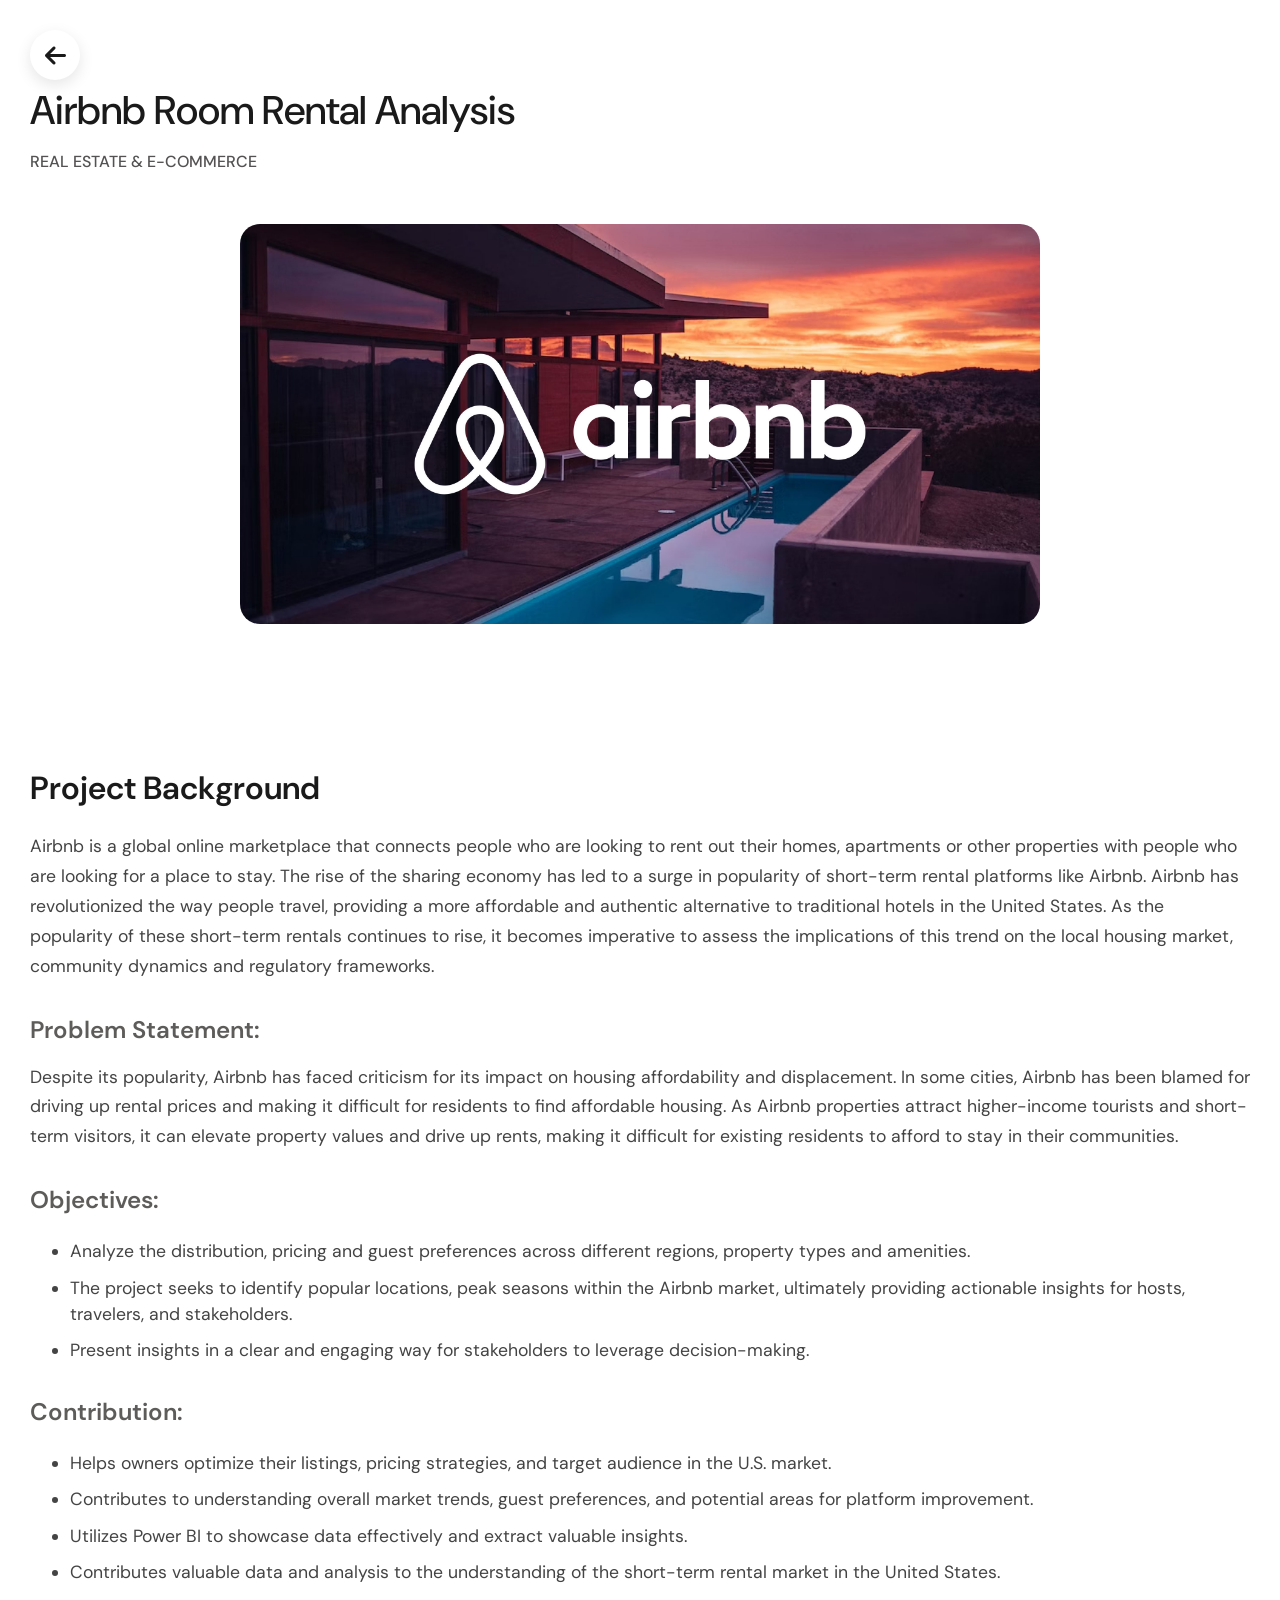
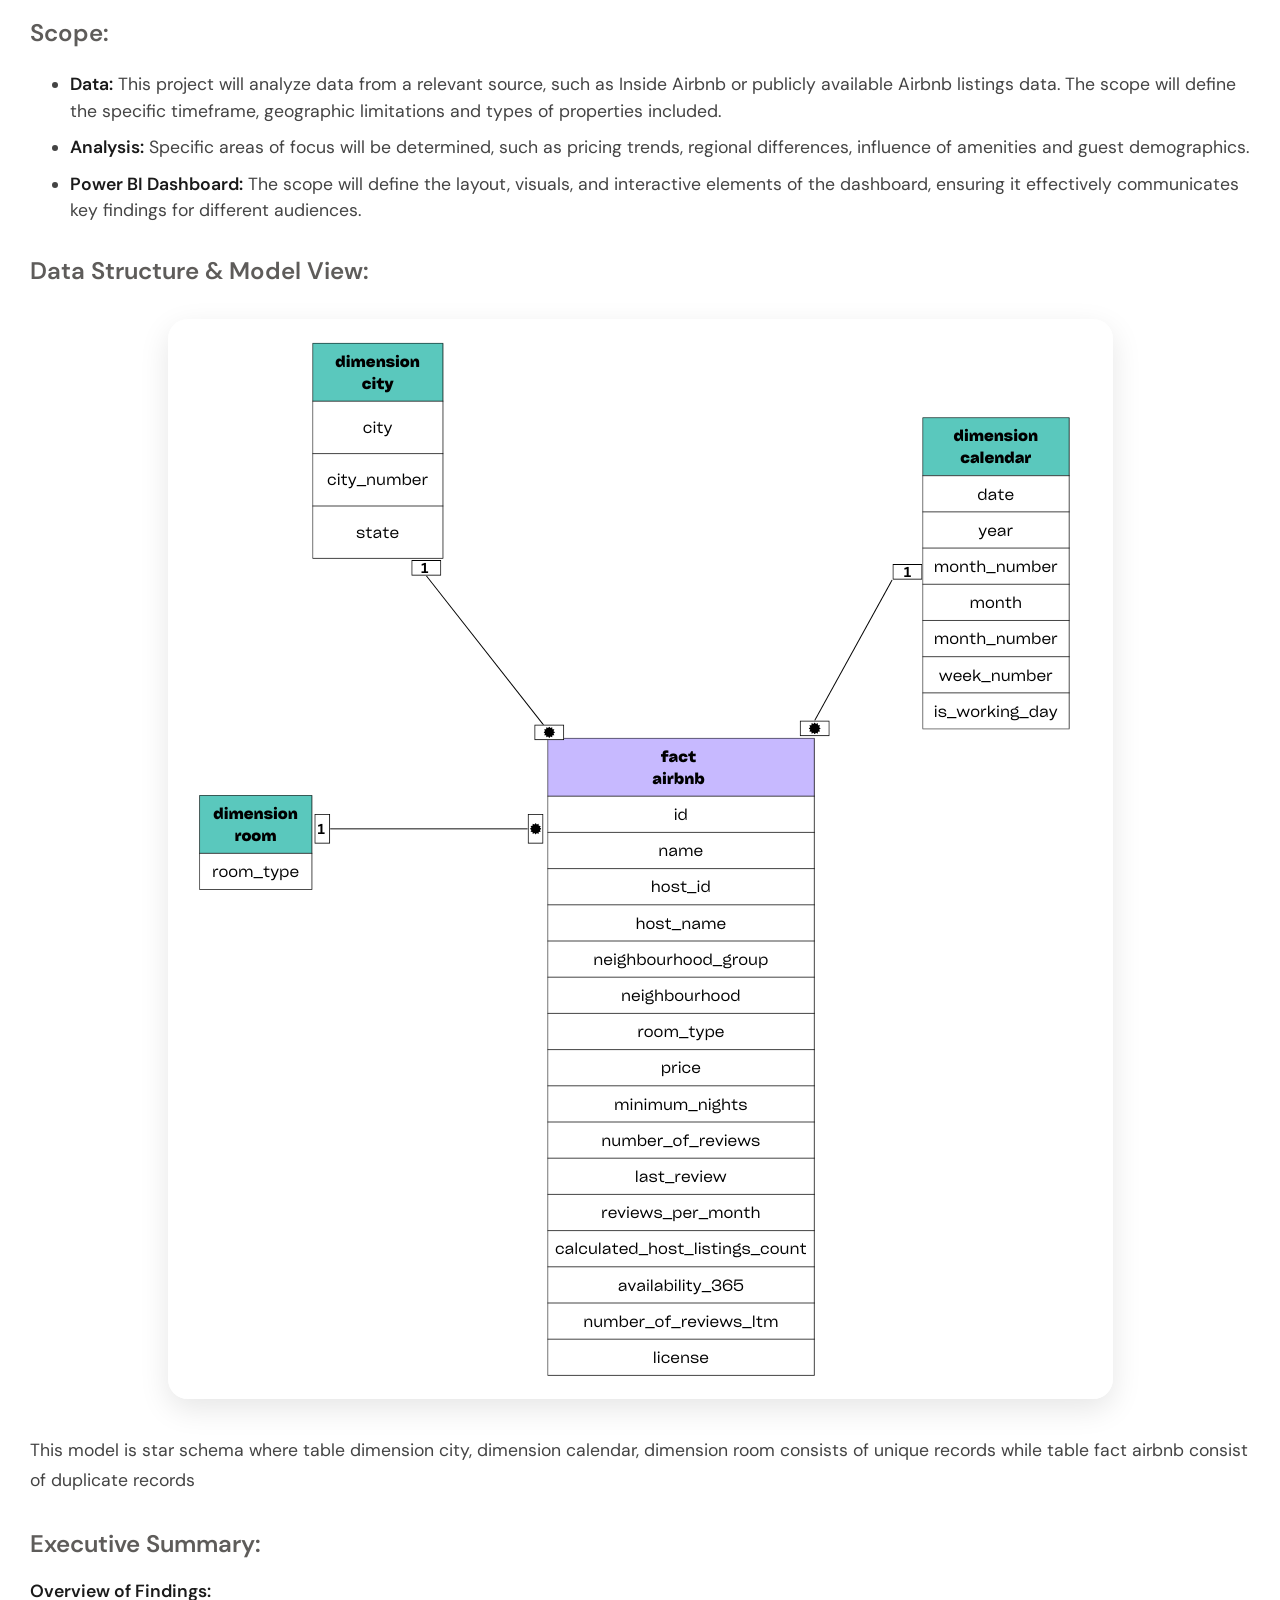
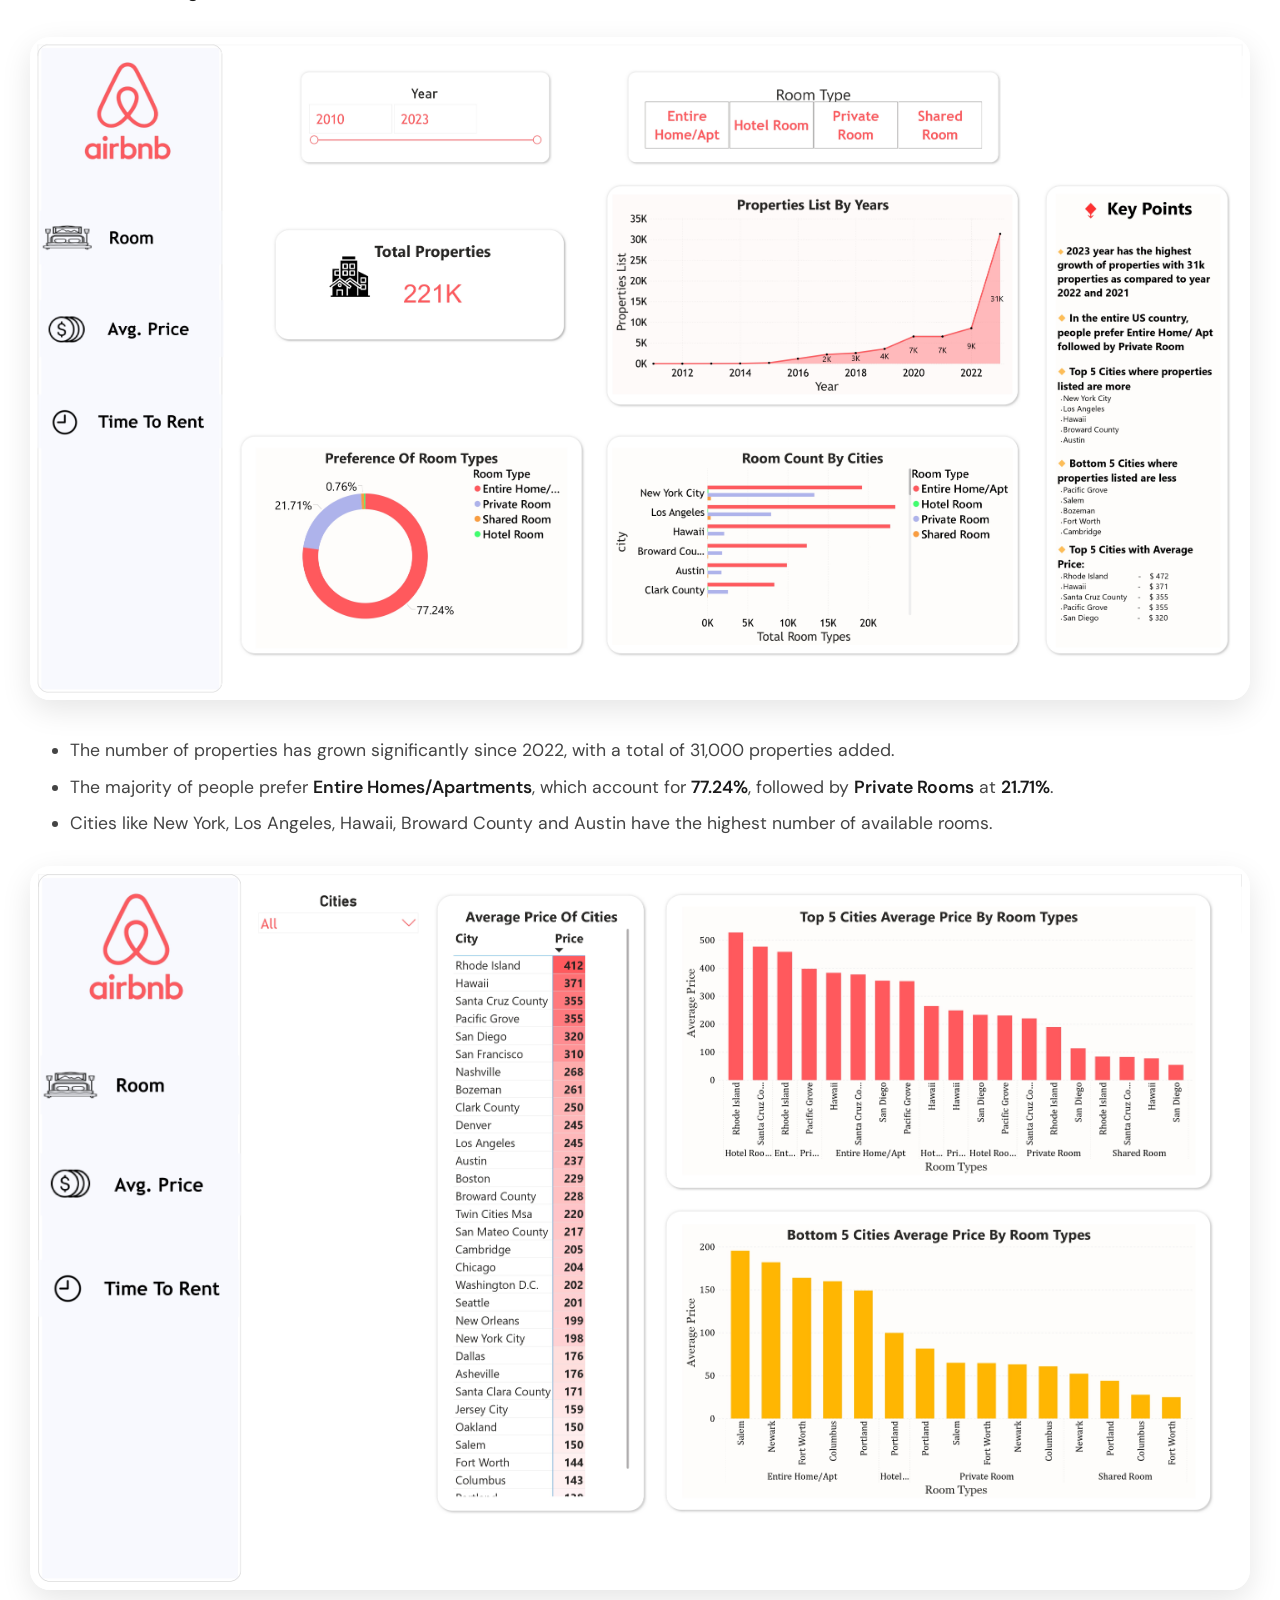
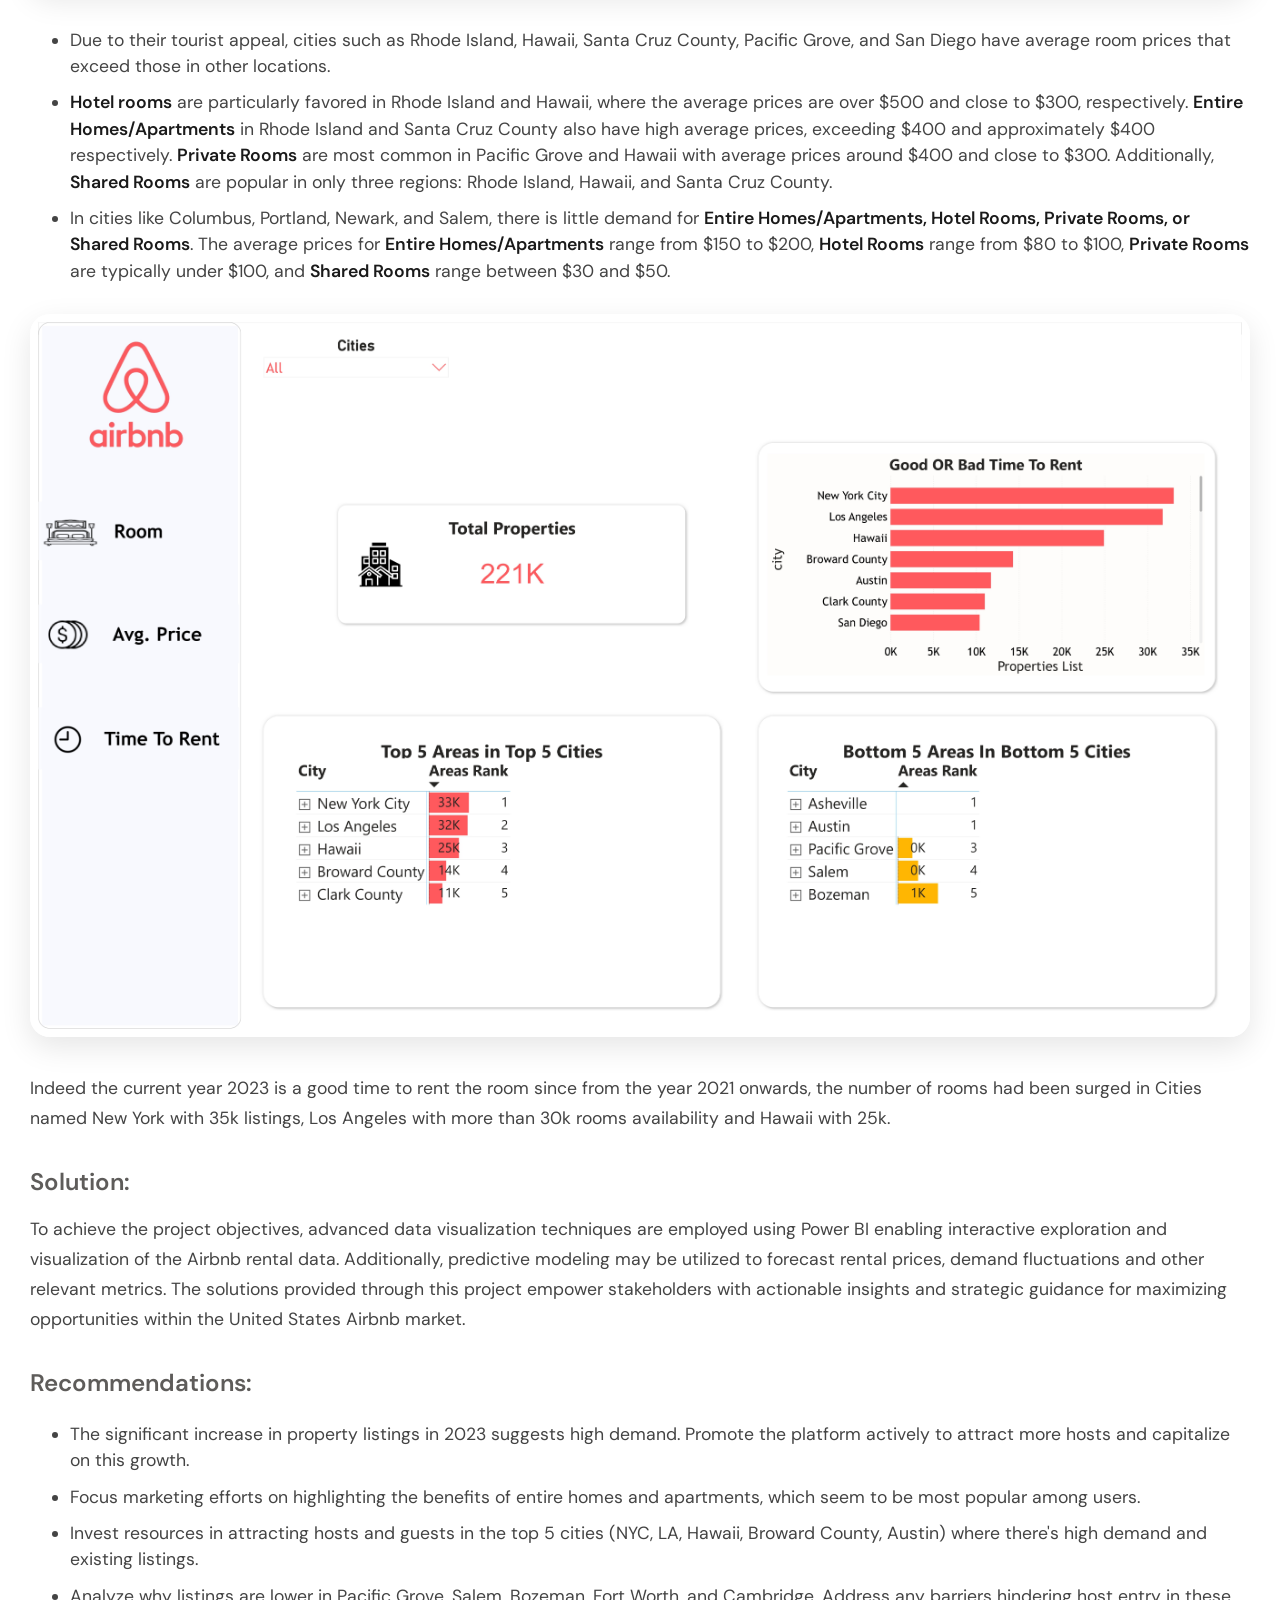
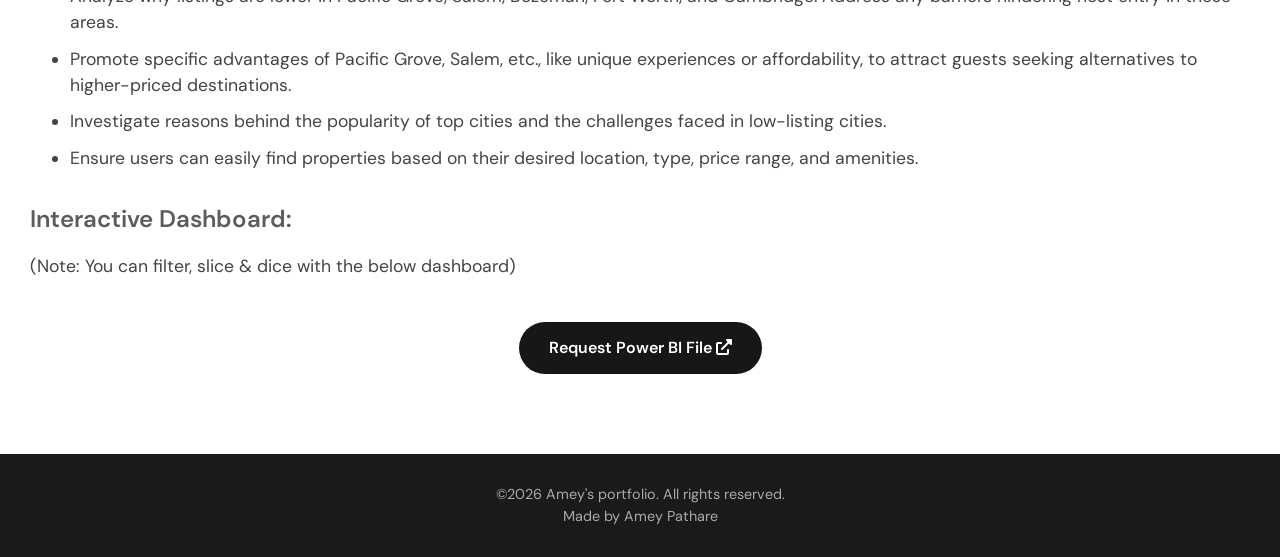
==== commit 523f403f: "Updates" ====
--- a/airbnb.html
+++ b/airbnb.html
@@ -1 +1,317 @@
-<!doctype html><html lang="en"><head><meta charset="UTF-8"><meta name="viewport" content="width=device-width,initial-scale=1"><link rel="icon" type="image/png" href="images/Fav_Icon_Logo.png"><title>Airbnb Room Rental Analysis</title><link rel="preconnect" href="https://fonts.googleapis.com"><link rel="preconnect" href="https://fonts.gstatic.com" crossorigin><link href="https://fonts.googleapis.com/css2?family=DM+Sans:opsz,wght@9..40,100..1000&family=Inter:opsz,wght@14..32,100..900&display=swap" rel="stylesheet"><link rel="stylesheet" href="https://cdnjs.cloudflare.com/ajax/libs/font-awesome/6.0.0-beta3/css/all.min.css"><style>*{margin:0;padding:0;box-sizing:border-box}body{font-family:'DM Sans',Inter,sans-serif;background:#f5f5f5;color:#1a1a1a;line-height:1.5}.container{max-width:1280px;margin:0 auto;padding:0 30px}.back-button{position:absolute;top:30px;left:30px;z-index:10}.back-button a{display:flex;align-items:center;justify-content:center;width:50px;height:50px;background:#fff;border-radius:50%;box-shadow:0 5px 15px rgba(0,0,0,.1);color:#1a1a1a;font-size:1.5rem;transition:all .3s ease;text-decoration:none}.back-button a:hover{background:#b8622b;color:#fff;transform:translateX(-3px)}.property-hero{padding:80px 0 20px;background:#fff}.property-title{font-size:2.5rem;font-weight:500;margin-bottom:10px}.property-location{color:#b8622b;font-weight:500;margin-bottom:30px}.image-section{background:#fff;padding:0 0 40px}.main-image img{width:100%;height:auto;border-radius:20px;display:block}.project-details{padding:60px 0;background:#fff}.project-details h2{font-size:2rem;font-weight:600;margin:40px 0 20px}.project-details h3{font-size:1.5rem;font-weight:600;margin:30px 0 15px;color:#b8622b}.project-details p{color:#444;font-size:1.1rem;line-height:1.7;margin-bottom:20px}.project-details strong{font-weight:600;color:#1a1a1a}.project-details ul{margin:20px 0;padding-left:40px}.project-details li{font-size:1.1rem;color:#444;margin-bottom:10px}.project-image{margin:30px 0;text-align:center}.project-image img{max-width:100%;height:auto;border-radius:20px;box-shadow:0 10px 30px rgba(0,0,0,.1)}.dashboard-link{margin:40px 0 20px;text-align:center}.dashboard-link a{display:inline-block;background:#b8622b;color:#fff;padding:14px 30px;border-radius:40px;text-decoration:none;font-weight:600;transition:all .3s}.dashboard-link a:hover{background:#a04f1f;transform:translateY(-2px)}.site-footer{background:#1a1a1a;color:#aaa;text-align:center;padding:30px 0;font-size:.9rem}@media (max-width:768px){.back-button{top:15px;left:15px}}.main-image img{width:100%;max-width:800px;height:400px;object-fit:cover;border-radius:20px;display:block;margin:0 auto}</style></head><body><div class="back-button"><a href="index.html#projects" title="Back to projects"><i class="fas fa-arrow-left"></i></a></div><main><section class="property-hero"><div class="container"><h1 class="property-title">Airbnb Room Rental Analysis</h1><p class="property-location">REAL ESTATE & E-COMMERCE</p></div></section><section class="image-section"><div class="container"><div class="main-image"><img src="images/airbnb.jpg" alt="Main Project Image"></div></div></section><section class="project-details"><div class="container"><h2>Project Background</h2><p>Airbnb is a global online marketplace that connects people who are looking to rent out their homes, apartments or other properties with people who are looking for a place to stay. The rise of the sharing economy has led to a surge in popularity of short-term rental platforms like Airbnb. Airbnb has revolutionized the way people travel, providing a more affordable and authentic alternative to traditional hotels in the United States. As the popularity of these short-term rentals continues to rise, it becomes imperative to assess the implications of this trend on the local housing market, community dynamics and regulatory frameworks.</p><h3>Problem Statement:</h3><p>Despite its popularity, Airbnb has faced criticism for its impact on housing affordability and displacement. In some cities, Airbnb has been blamed for driving up rental prices and making it difficult for residents to find affordable housing. As Airbnb properties attract higher-income tourists and short-term visitors, it can elevate property values and drive up rents, making it difficult for existing residents to afford to stay in their communities.</p><h3>Objectives:</h3><ul><li>Analyze the distribution, pricing and guest preferences across different regions, property types and amenities.</li><li>The project seeks to identify popular locations, peak seasons within the Airbnb market, ultimately providing actionable insights for hosts, travelers, and stakeholders.</li><li>Present insights in a clear and engaging way for stakeholders to leverage decision-making.</li></ul><h3>Contribution:</h3><ul><li>Helps owners optimize their listings, pricing strategies, and target audience in the U.S. market.</li><li>Contributes to understanding overall market trends, guest preferences, and potential areas for platform improvement.</li><li>Utilizes Power BI to showcase data effectively and extract valuable insights.</li><li>Contributes valuable data and analysis to the understanding of the short-term rental market in the United States.</li></ul><h3>Scope:</h3><ul><li><strong>Data:</strong> This project will analyze data from a relevant source, such as Inside Airbnb or publicly available Airbnb listings data. The scope will define the specific timeframe, geographic limitations and types of properties included.</li><li><strong>Analysis:</strong> Specific areas of focus will be determined, such as pricing trends, regional differences, influence of amenities and guest demographics.</li><li><strong>Power BI Dashboard:</strong> The scope will define the layout, visuals, and interactive elements of the dashboard, ensuring it effectively communicates key findings for different audiences.</li></ul><h3>Data Structure & Model View:</h3><div class="project-image"><img src="images/Entity_Relationship.png" alt="Star Schema"></div><p>This model is star schema where table dimension city, dimension calendar, dimension room consists of unique records while table fact airbnb consist of duplicate records</p><h3>Executive Summary:</h3><p><strong>Overview of Findings:</strong></p><div class="project-image"><img src="images/Airbnb_page-0001.jpg" alt="Properties growth chart"></div><ul><li>The number of properties has grown significantly since 2022, with a total of 31,000 properties added.</li><li>The majority of people prefer <strong>Entire Homes/Apartments</strong>, which account for <strong>77.24%</strong>, followed by <strong>Private Rooms</strong> at <strong>21.71%</strong>.</li><li>Cities like New York, Los Angeles, Hawaii, Broward County and Austin have the highest number of available rooms.</li></ul><div class="project-image"><img src="images/Airbnb_page-0002.jpg" alt="Price comparison chart"></div><ul><li>Due to their tourist appeal, cities such as Rhode Island, Hawaii, Santa Cruz County, Pacific Grove, and San Diego have average room prices that exceed those in other locations.</li><li><strong>Hotel rooms</strong> are particularly favored in Rhode Island and Hawaii, where the average prices are over $500 and close to $300, respectively. <strong>Entire Homes/Apartments</strong> in Rhode Island and Santa Cruz County also have high average prices, exceeding $400 and approximately $400 respectively. <strong>Private Rooms</strong> are most common in Pacific Grove and Hawaii with average prices around $400 and close to $300. Additionally, <strong>Shared Rooms</strong> are popular in only three regions: Rhode Island, Hawaii, and Santa Cruz County.</li><li>In cities like Columbus, Portland, Newark, and Salem, there is little demand for <strong>Entire Homes/Apartments, Hotel Rooms, Private Rooms, or Shared Rooms</strong>. The average prices for <strong>Entire Homes/Apartments</strong> range from $150 to $200, <strong>Hotel Rooms</strong> range from $80 to $100, <strong>Private Rooms</strong> are typically under $100, and <strong>Shared Rooms</strong> range between $30 and $50.</li></ul><div class="project-image"><img src="images/Airbnb_page-0003.jpg" alt="City listings trend"></div><p>Indeed the current year 2023 is a good time to rent the room since from the year 2021 onwards, the number of rooms had been surged in Cities named New York with 35k listings, Los Angeles with more than 30k rooms availability and Hawaii with 25k.</p><h3>Solution:</h3><p>To achieve the project objectives, advanced data visualization techniques are employed using Power BI enabling interactive exploration and visualization of the Airbnb rental data. Additionally, predictive modeling may be utilized to forecast rental prices, demand fluctuations and other relevant metrics. The solutions provided through this project empower stakeholders with actionable insights and strategic guidance for maximizing opportunities within the United States Airbnb market.</p><h3>Recommendations:</h3><ul><li>The significant increase in property listings in 2023 suggests high demand. Promote the platform actively to attract more hosts and capitalize on this growth.</li><li>Focus marketing efforts on highlighting the benefits of entire homes and apartments, which seem to be most popular among users.</li><li>Invest resources in attracting hosts and guests in the top 5 cities (NYC, LA, Hawaii, Broward County, Austin) where there's high demand and existing listings.</li><li>Analyze why listings are lower in Pacific Grove, Salem, Bozeman, Fort Worth, and Cambridge. Address any barriers hindering host entry in these areas.</li><li>Promote specific advantages of Pacific Grove, Salem, etc., like unique experiences or affordability, to attract guests seeking alternatives to higher-priced destinations.</li><li>Investigate reasons behind the popularity of top cities and the challenges faced in low-listing cities.</li><li>Ensure users can easily find properties based on their desired location, type, price range, and amenities.</li></ul><h3>Interactive Dashboard:</h3><p>(Note: You can filter, slice & dice with the below dashboard)</p><div class="dashboard-link"><a href="https://app.powerbi.com/reportEmbed?reportId=7052f8bf-49fe-45d6-b282-80d364fd6fa9&autoAuth=true&ctid=d475a563-eb88-47d0-b51c-6e9ad052eeeb&filterPaneEnabled=false&navContentPaneEnabled=false" target="_blank" rel="noopener noreferrer">View Interactive Dashboard <i class="fas fa-external-link-alt"></i></a></div></div></section></main><footer class="site-footer"><div class="container"><p>©2026 Amey's portfolio. All rights reserved.<br>Made by Amey with ❤️</p></div></footer></body></html>+<!DOCTYPE html>
+<html lang="en">
+<head>
+    <meta charset="UTF-8">
+    <meta name="viewport" content="width=device-width, initial-scale=1.0">
+    <link rel="icon" type="image/png" href="images/Fav_Icon_Logo.png">
+    <title>Airbnb Room Rental Analysis</title>
+    <!-- Google Fonts -->
+    <link rel="preconnect" href="https://fonts.googleapis.com">
+    <link rel="preconnect" href="https://fonts.gstatic.com" crossorigin>
+    <link href="https://fonts.googleapis.com/css2?family=DM+Sans:opsz,wght@9..40,100..1000&family=Inter:opsz,wght@14..32,100..900&display=swap" rel="stylesheet">
+    <!-- Font Awesome -->
+    <link rel="stylesheet" href="https://cdnjs.cloudflare.com/ajax/libs/font-awesome/6.0.0-beta3/css/all.min.css">
+    <style>
+        * {
+            margin: 0;
+            padding: 0;
+            box-sizing: border-box;
+        }
+
+        body {
+            font-family: 'DM Sans', 'Inter', sans-serif;
+            background: #F5F5F5;
+            color: #1A1A1A;
+            line-height: 1.5;
+        }
+
+        .container {
+            max-width: 1280px;
+            margin: 0 auto;
+            padding: 0 30px;
+        }
+
+        /* Back button */
+        .back-button {
+            position: absolute;
+            top: 30px;
+            left: 30px;
+            z-index: 10;
+        }
+
+        .back-button a {
+            display: flex;
+            align-items: center;
+            justify-content: center;
+            width: 50px;
+            height: 50px;
+            background: white;
+            border-radius: 50%;
+            box-shadow: 0 5px 15px rgba(0,0,0,0.1);
+            color: #1A1A1A;
+            font-size: 1.5rem;
+            transition: all 0.3s ease;
+            text-decoration: none;
+        }
+
+        .back-button a:hover {
+            background: #545252;
+            color: white;
+            transform: translateX(-3px);
+        }
+
+        /* Property Hero */
+        .property-hero {
+            padding: 80px 0 20px;
+            background: rgb(255, 255, 255);
+        }
+
+        .property-title {
+            font-size: 2.5rem;
+            font-weight: 500;
+            margin-bottom: 10px;
+        }
+
+        .property-location {
+            color: #545252;
+            font-weight: 500;
+            margin-bottom: 30px;
+        }
+
+        /* Main Image */
+        .image-section {
+            background: white;
+            padding: 0 0 40px;
+        }
+
+        .main-image img {
+            width: 100%;
+            height: auto;
+            border-radius: 20px;
+            display: block;
+        }
+
+        /* Project Details Section */
+        .project-details {
+            padding: 60px 0;
+            background: white;
+        }
+
+        .project-details h2 {
+            font-size: 2rem;
+            font-weight: 600;
+            margin: 40px 0 20px;
+        }
+
+        .project-details h3 {
+            font-size: 1.5rem;
+            font-weight: 600;
+            margin: 30px 0 15px;
+            color: #5e5c5a;
+        }
+
+        .project-details p {
+            color: #444;
+            font-size: 1.1rem;
+            line-height: 1.7;
+            margin-bottom: 20px;
+        }
+
+        .project-details strong {
+            font-weight: 600;
+            color: #1A1A1A;
+        }
+
+        .project-details ul {
+            margin: 20px 0;
+            padding-left: 40px;
+        }
+
+        .project-details li {
+            font-size: 1.1rem;
+            color: #444;
+            margin-bottom: 10px;
+        }
+
+        .project-image {
+            margin: 30px 0;
+            text-align: center;
+        }
+
+        .project-image img {
+            max-width: 100%;
+            height: auto;
+            border-radius: 20px;
+            box-shadow: 0 10px 30px rgba(0,0,0,0.1);
+        }
+
+        .dashboard-link {
+            margin: 40px 0 20px;
+            text-align: center;
+        }
+
+        .dashboard-link a {
+            display: inline-block;
+            background: #171717;
+            color: white;
+            padding: 14px 30px;
+            border-radius: 40px;
+            text-decoration: none;
+            font-weight: 600;
+            transition: all 0.3s;
+        }
+
+        .dashboard-link a:hover {
+            background: #545252;
+            transform: translateY(-2px);
+        }
+
+        /* Footer */
+        .site-footer {
+            background: #1A1A1A;
+            color: #aaa;
+            text-align: center;
+            padding: 30px 0;
+            font-size: 0.9rem;
+        }
+
+        /* Responsive */
+        @media (max-width: 768px) {
+            .back-button {
+                top: 15px;
+                left: 15px;
+            }
+        }
+
+        .main-image img {
+            width: 100%;
+            max-width: 800px;    /* optional limit */
+            height: 400px;       /* fixed height */
+            object-fit: cover;   /* crops to fill the box without stretching */
+            border-radius: 20px;
+            display: block;
+            margin: 0 auto;      /* centers if max-width is set */
+        }
+    </style>
+</head>
+<body>
+    <!-- Back button to return to index.html#projects -->
+    <div class="back-button">
+        <a href="./#projects" title="Back to projects">
+            <i class="fas fa-arrow-left"></i>
+        </a>
+    </div>
+
+    <main>
+        <!-- Property Title -->
+        <section class="property-hero">
+            <div class="container">
+                <h1 class="property-title">Airbnb Room Rental Analysis</h1>
+                <p class="property-location">REAL ESTATE & E-COMMERCE</p>
+            </div>
+        </section>
+
+        <!-- Main Image -->
+        <section class="image-section">
+            <div class="container">
+                <div class="main-image">
+                    <img src="images/airbnb.jpg" alt="Main Project Image">
+                </div>
+            </div>
+        </section>
+
+        <!-- Project Details -->
+        <section class="project-details">
+            <div class="container">
+                <h2>Project Background</h2>
+                <p>Airbnb is a global online marketplace that connects people who are looking to rent out their homes, apartments or other properties with people who are looking for a place to stay. The rise of the sharing economy has led to a surge in popularity of short-term rental platforms like Airbnb. Airbnb has revolutionized the way people travel, providing a more affordable and authentic alternative to traditional hotels in the United States. As the popularity of these short-term rentals continues to rise, it becomes imperative to assess the implications of this trend on the local housing market, community dynamics and regulatory frameworks.</p>
+
+                <h3>Problem Statement:</h3>
+                <p>Despite its popularity, Airbnb has faced criticism for its impact on housing affordability and displacement. In some cities, Airbnb has been blamed for driving up rental prices and making it difficult for residents to find affordable housing. As Airbnb properties attract higher-income tourists and short-term visitors, it can elevate property values and drive up rents, making it difficult for existing residents to afford to stay in their communities.</p>
+
+                <h3>Objectives:</h3>
+                <ul>
+                    <li>Analyze the distribution, pricing and guest preferences across different regions, property types and amenities.</li>
+                    <li>The project seeks to identify popular locations, peak seasons within the Airbnb market, ultimately providing actionable insights for hosts, travelers, and stakeholders.</li>
+                    <li>Present insights in a clear and engaging way for stakeholders to leverage decision-making.</li>
+                </ul>
+
+                <h3>Contribution:</h3>
+                <ul>
+                    <li>Helps owners optimize their listings, pricing strategies, and target audience in the U.S. market.</li>
+                    <li>Contributes to understanding overall market trends, guest preferences, and potential areas for platform improvement.</li>
+                    <li>Utilizes Power BI to showcase data effectively and extract valuable insights.</li>
+                    <li>Contributes valuable data and analysis to the understanding of the short-term rental market in the United States.</li>
+                </ul>
+
+                <h3>Scope:</h3>
+                <ul>
+                    <li><strong>Data:</strong> This project will analyze data from a relevant source, such as Inside Airbnb or publicly available Airbnb listings data. The scope will define the specific timeframe, geographic limitations and types of properties included.</li>
+                    <li><strong>Analysis:</strong> Specific areas of focus will be determined, such as pricing trends, regional differences, influence of amenities and guest demographics.</li>
+                    <li><strong>Power BI Dashboard:</strong> The scope will define the layout, visuals, and interactive elements of the dashboard, ensuring it effectively communicates key findings for different audiences.</li>
+                </ul>
+
+                <h3>Data Structure & Model View:</h3>
+                <div class="project-image">
+                    <img src="images/Entity_Relationship.png" alt="Star Schema">
+                </div>
+
+                <p>This model is star schema where table dimension city, dimension calendar, dimension room consists of unique records while table fact airbnb consist of duplicate records</p>
+
+                <h3>Executive Summary:</h3>
+                <p><strong>Overview of Findings:</strong></p>
+                <div class="project-image">
+                    <img src="images/Airbnb_page-0001.jpg" alt="Properties growth chart">
+                </div>
+                <ul>
+                    <li>The number of properties has grown significantly since 2022, with a total of 31,000 properties added.</li>
+                    <li>The majority of people prefer <strong>Entire Homes/Apartments</strong>, which account for <strong>77.24%</strong>, followed by <strong>Private Rooms</strong> at <strong>21.71%</strong>.</li>
+                    <li>Cities like New York, Los Angeles, Hawaii, Broward County and Austin have the highest number of available rooms.</li>
+                </ul>
+
+                <div class="project-image">
+                    <img src="images/Airbnb_page-0002.jpg" alt="Price comparison chart">
+                </div>
+                <ul>
+                    <li>Due to their tourist appeal, cities such as Rhode Island, Hawaii, Santa Cruz County, Pacific Grove, and San Diego have average room prices that exceed those in other locations.</li>
+                    <li><strong>Hotel rooms</strong> are particularly favored in Rhode Island and Hawaii, where the average prices are over $500 and close to $300, respectively. <strong>Entire Homes/Apartments</strong> in Rhode Island and Santa Cruz County also have high average prices, exceeding $400 and approximately $400 respectively. <strong>Private Rooms</strong> are most common in Pacific Grove and Hawaii with average prices around $400 and close to $300. Additionally, <strong>Shared Rooms</strong> are popular in only three regions: Rhode Island, Hawaii, and Santa Cruz County.</li>
+                    <li>In cities like Columbus, Portland, Newark, and Salem, there is little demand for <strong>Entire Homes/Apartments, Hotel Rooms, Private Rooms, or Shared Rooms</strong>. The average prices for <strong>Entire Homes/Apartments</strong> range from $150 to $200, <strong>Hotel Rooms</strong> range from $80 to $100, <strong>Private Rooms</strong> are typically under $100, and <strong>Shared Rooms</strong> range between $30 and $50.</li>
+                </ul>
+
+                <div class="project-image">
+                    <img src="images/Airbnb_page-0003.jpg" alt="City listings trend">
+                </div>
+                <p>Indeed the current year 2023 is a good time to rent the room since from the year 2021 onwards, the number of rooms had been surged in Cities named New York with 35k listings, Los Angeles with more than 30k rooms availability and Hawaii with 25k.</p>
+
+                <h3>Solution:</h3>
+                <p>To achieve the project objectives, advanced data visualization techniques are employed using Power BI enabling interactive exploration and visualization of the Airbnb rental data. Additionally, predictive modeling may be utilized to forecast rental prices, demand fluctuations and other relevant metrics. The solutions provided through this project empower stakeholders with actionable insights and strategic guidance for maximizing opportunities within the United States Airbnb market.</p>
+
+                <h3>Recommendations:</h3>
+                <ul>
+                    <li>The significant increase in property listings in 2023 suggests high demand. Promote the platform actively to attract more hosts and capitalize on this growth.</li>
+                    <li>Focus marketing efforts on highlighting the benefits of entire homes and apartments, which seem to be most popular among users.</li>
+                    <li>Invest resources in attracting hosts and guests in the top 5 cities (NYC, LA, Hawaii, Broward County, Austin) where there's high demand and existing listings.</li>
+                    <li>Analyze why listings are lower in Pacific Grove, Salem, Bozeman, Fort Worth, and Cambridge. Address any barriers hindering host entry in these areas.</li>
+                    <li>Promote specific advantages of Pacific Grove, Salem, etc., like unique experiences or affordability, to attract guests seeking alternatives to higher-priced destinations.</li>
+                    <li>Investigate reasons behind the popularity of top cities and the challenges faced in low-listing cities.</li>
+                    <li>Ensure users can easily find properties based on their desired location, type, price range, and amenities.</li>
+                </ul>
+
+                <h3>Interactive Dashboard:</h3>
+                <p>(Note: You can filter, slice & dice with the below dashboard)</p>
+                <div class="dashboard-link">
+                    <a href="https://drive.google.com/file/d/1PZ5dBmV0-A9T-mxrRMJmYanRHbJ9RwR6/view?usp=sharing" target="_blank" rel="noopener noreferrer">
+                        Request Power BI File <i class="fas fa-external-link-alt"></i>
+                    </a>
+                </div>
+            </div>
+        </section>
+    </main>
+
+    <footer class="site-footer">
+        <div class="container">
+            <p>©2026 Amey's portfolio. All rights reserved.<br>Made by Amey Pathare</p>
+        </div>
+    </footer>
+</body>
+</html>
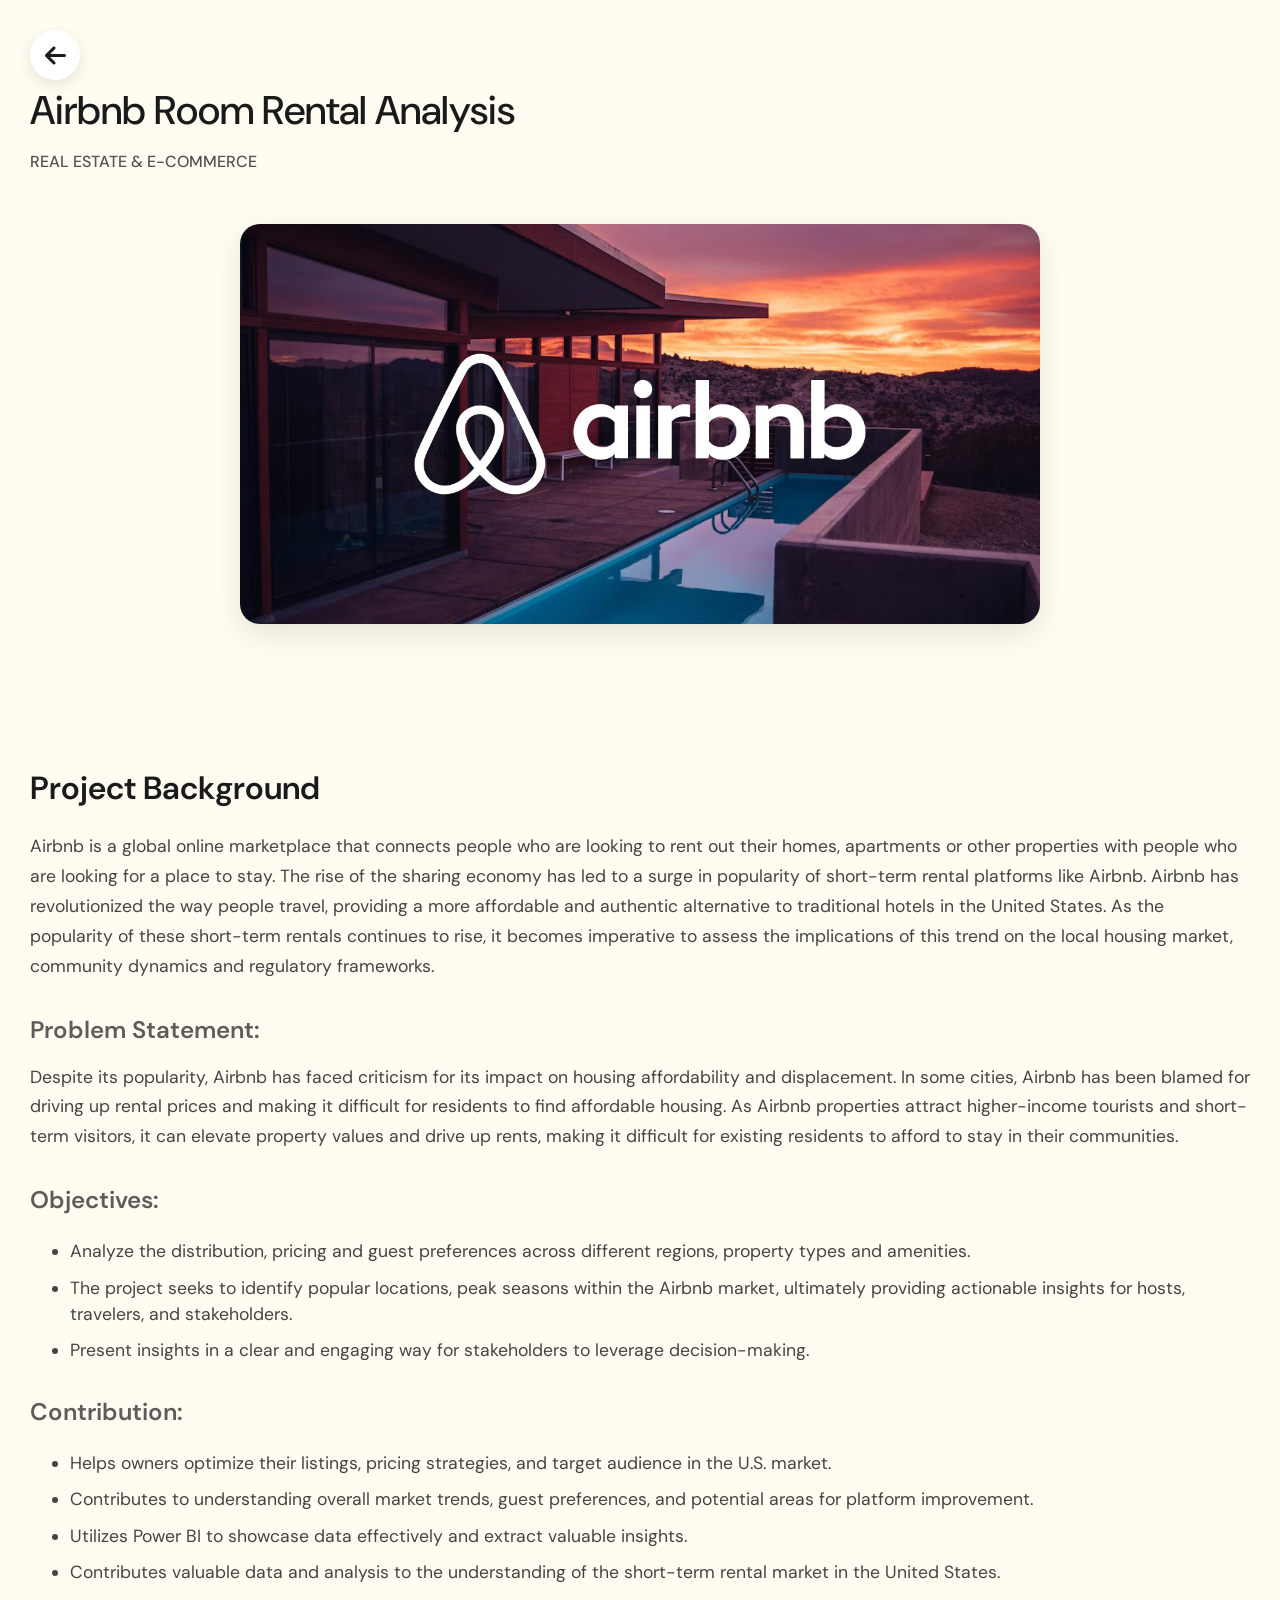
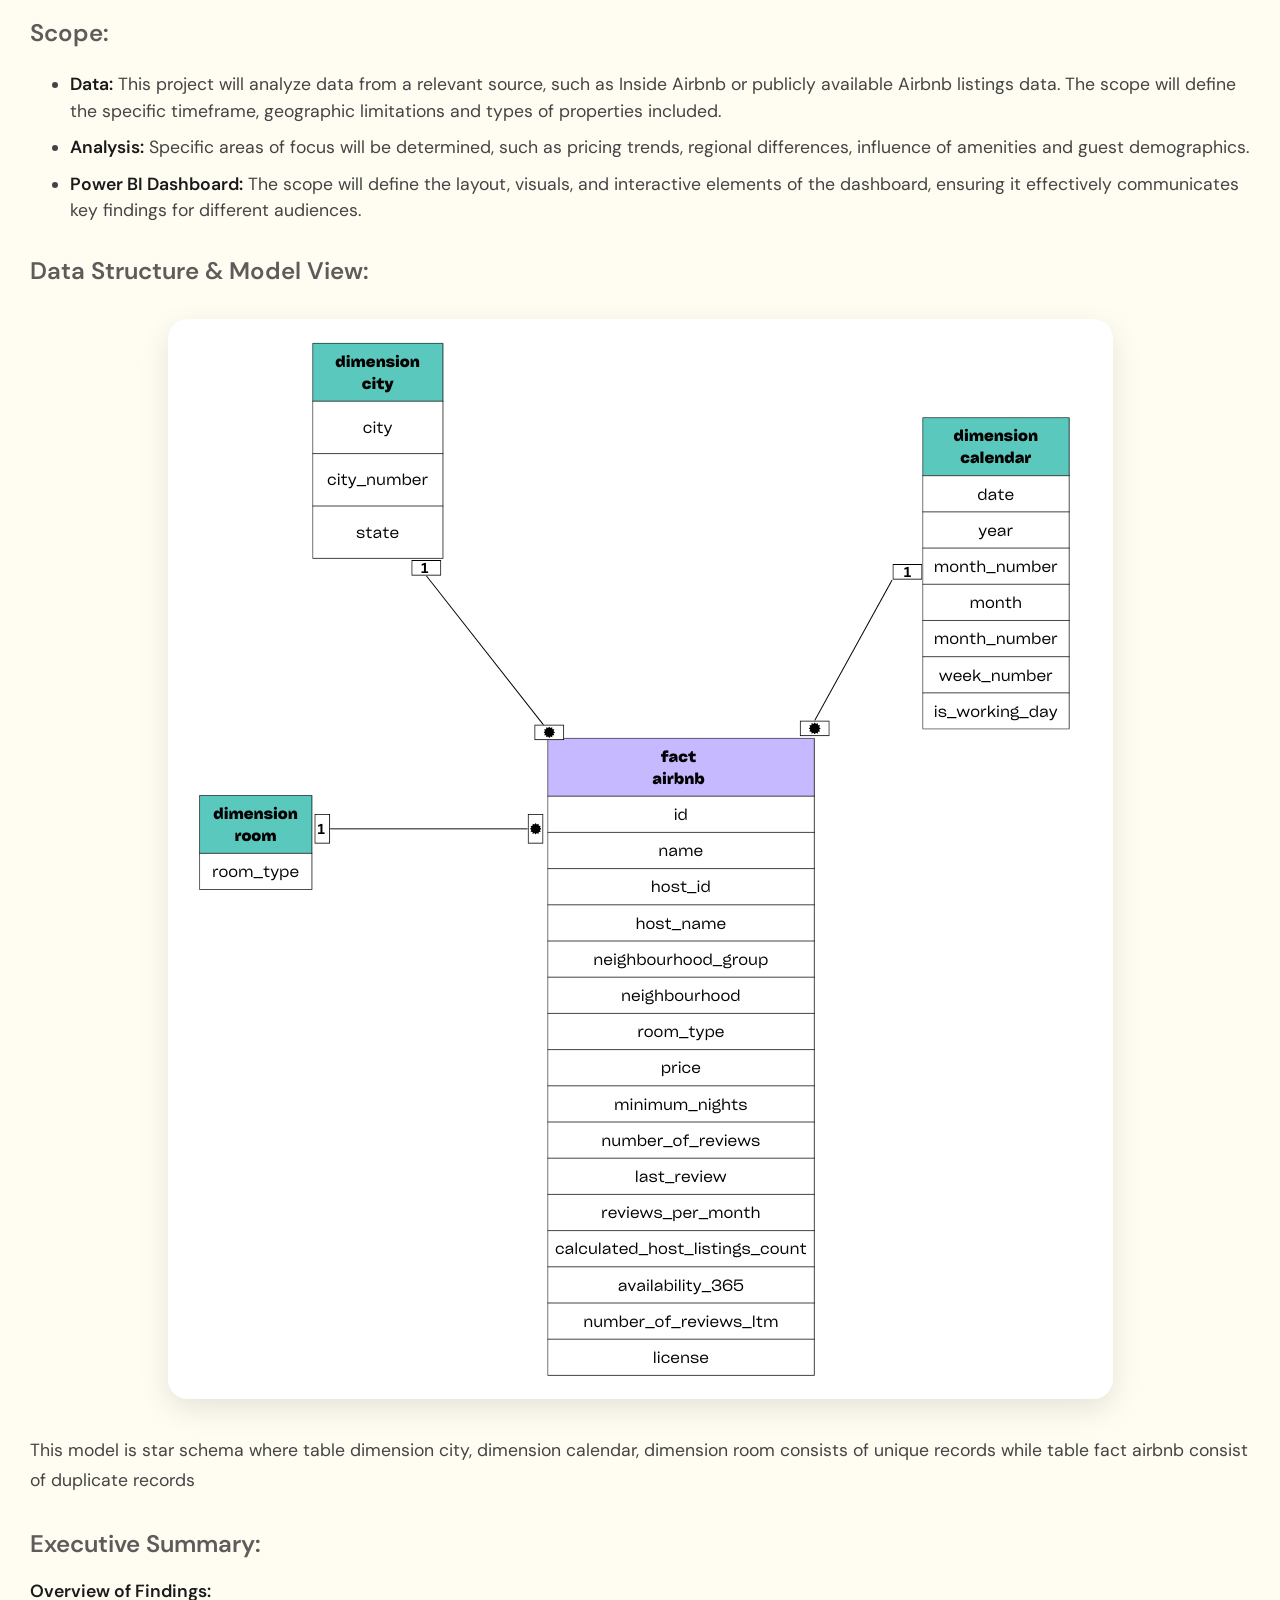
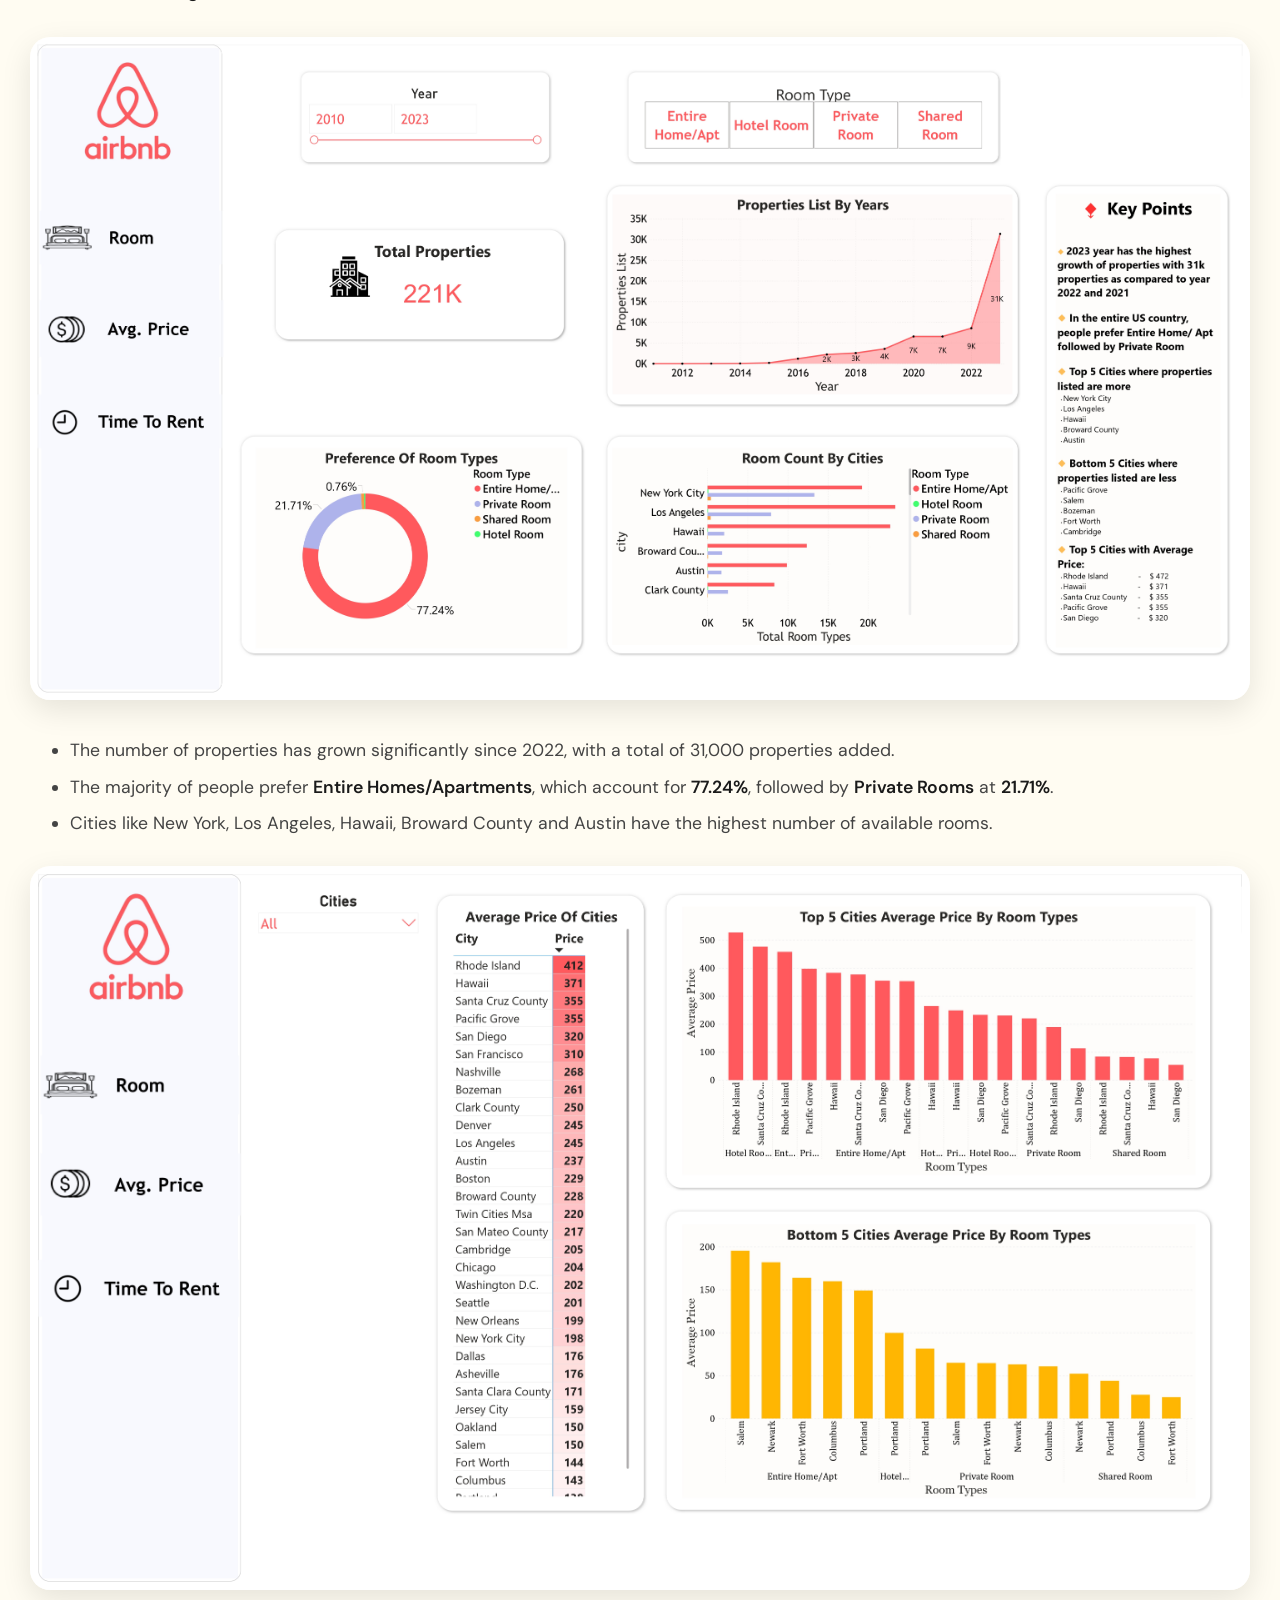
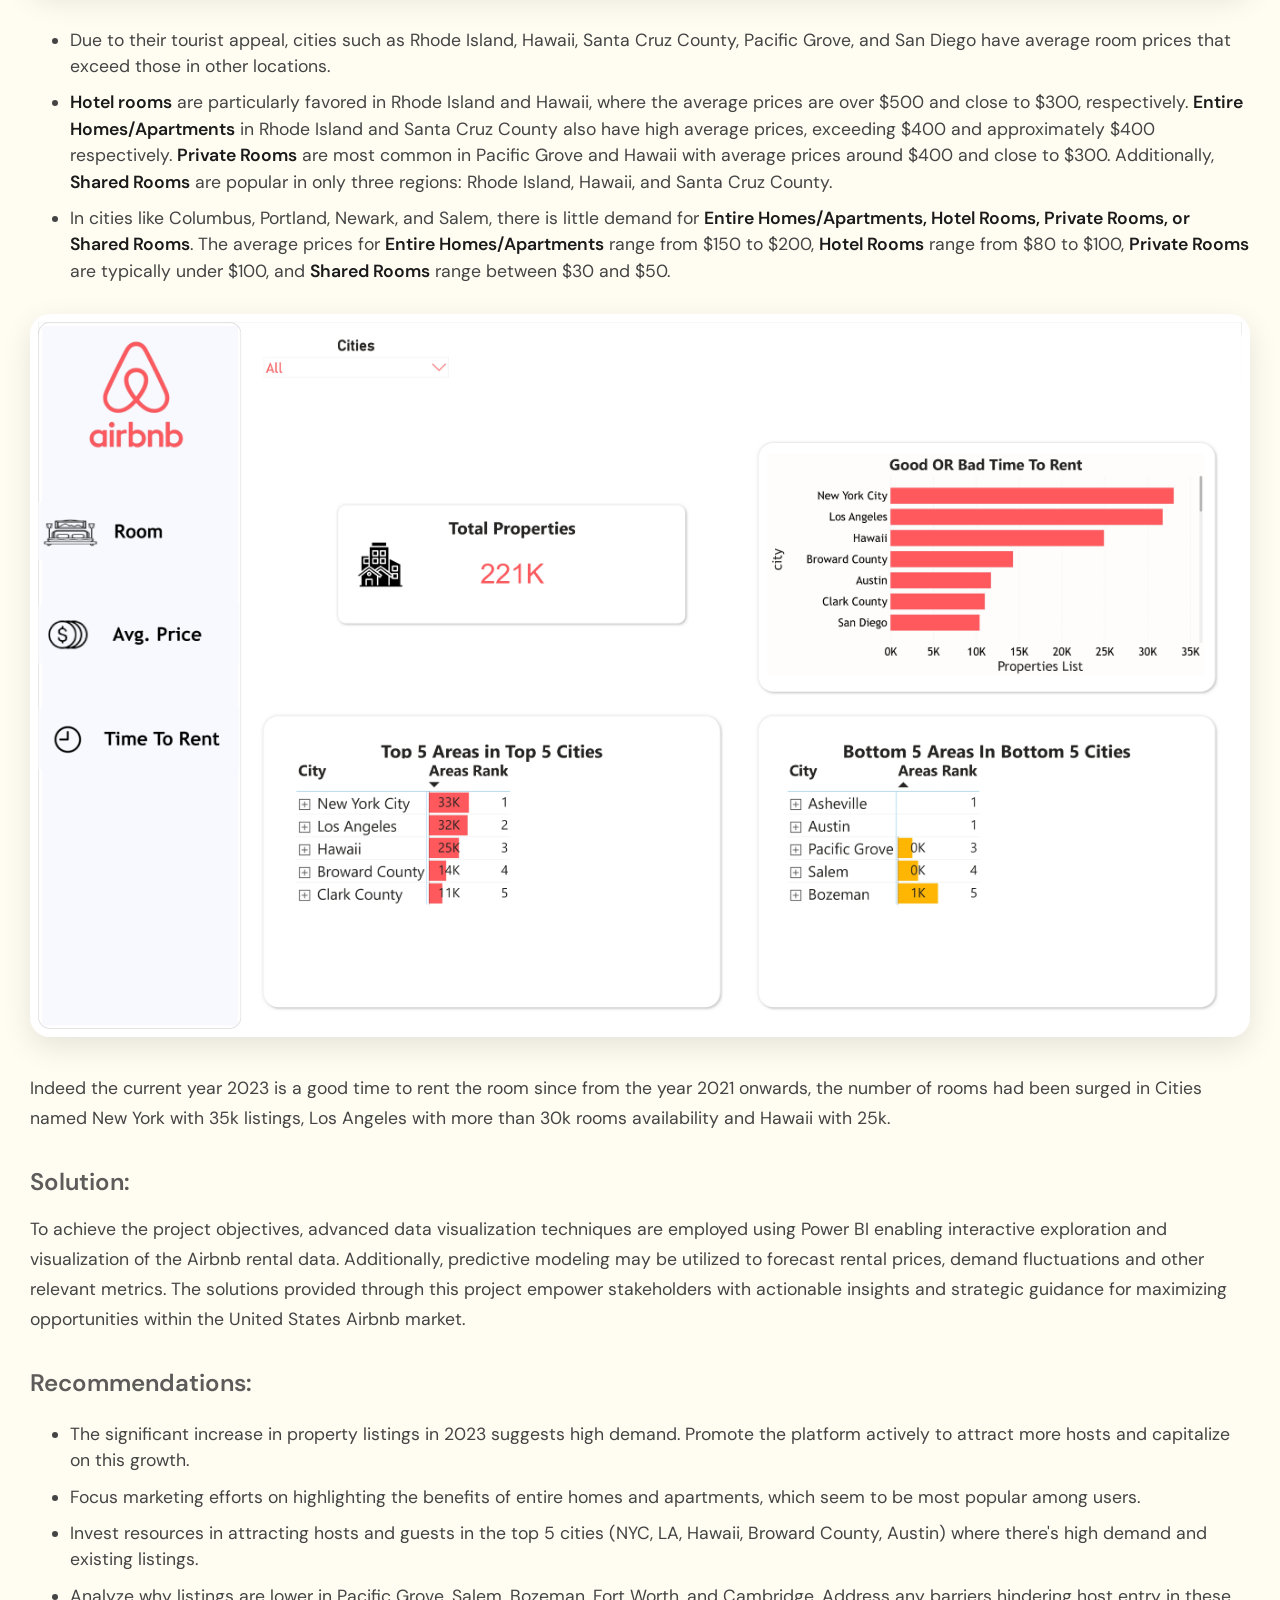
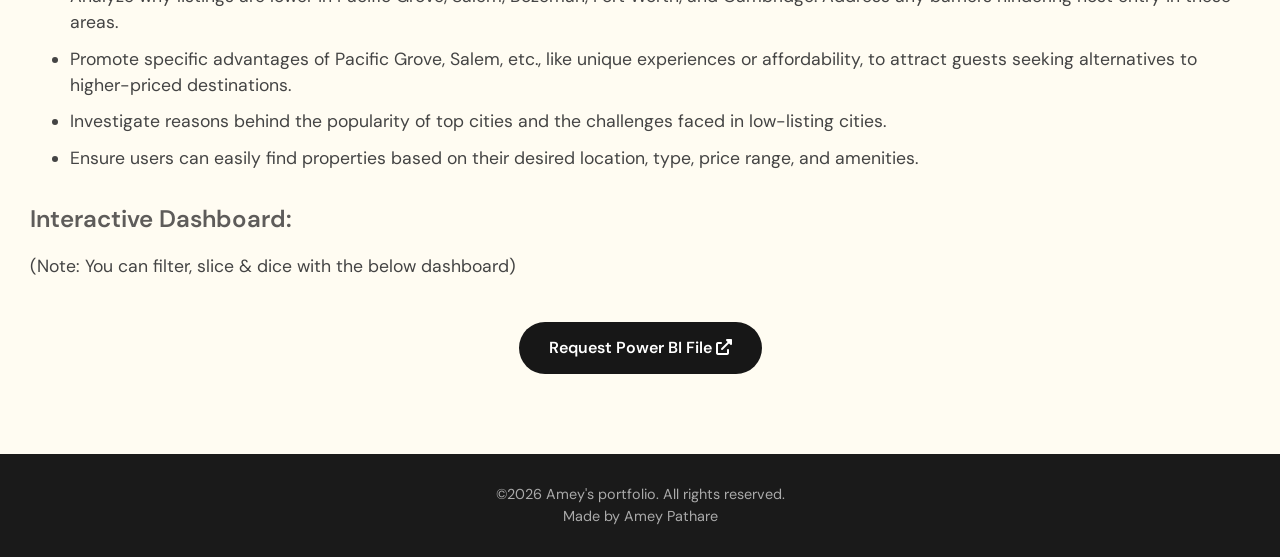
==== commit ef4e34a8: "Updates" ====
--- a/airbnb.html
+++ b/airbnb.html
@@ -20,7 +20,7 @@
 
         body {
             font-family: 'DM Sans', 'Inter', sans-serif;
-            background: #F5F5F5;
+            background: #fffcf2; /* CREAM BACKGROUND */
             color: #1A1A1A;
             line-height: 1.5;
         }
@@ -45,9 +45,9 @@
             justify-content: center;
             width: 50px;
             height: 50px;
-            background: white;
+            background: white; /* KEPT WHITE */
             border-radius: 50%;
-            box-shadow: 0 5px 15px rgba(0,0,0,0.1);
+            box-shadow: 0 5px 15px rgba(0,0,0,0.1); /* KEPT SHADOW */
             color: #1A1A1A;
             font-size: 1.5rem;
             transition: all 0.3s ease;
@@ -63,7 +63,7 @@
         /* Property Hero */
         .property-hero {
             padding: 80px 0 20px;
-            background: rgb(255, 255, 255);
+            background: transparent; /* ALLOWS CREAM TO SHOW */
         }
 
         .property-title {
@@ -80,7 +80,7 @@
 
         /* Main Image */
         .image-section {
-            background: white;
+            background: transparent; /* ALLOWS CREAM TO SHOW */
             padding: 0 0 40px;
         }
 
@@ -94,7 +94,7 @@
         /* Project Details Section */
         .project-details {
             padding: 60px 0;
-            background: white;
+            background: transparent; /* ALLOWS CREAM TO SHOW */
         }
 
         .project-details h2 {
@@ -142,7 +142,7 @@
             max-width: 100%;
             height: auto;
             border-radius: 20px;
-            box-shadow: 0 10px 30px rgba(0,0,0,0.1);
+            box-shadow: 0 10px 30px rgba(0,0,0,0.1); /* KEPT SHADOW */
         }
 
         .dashboard-link {
@@ -185,19 +185,20 @@
 
         .main-image img {
             width: 100%;
-            max-width: 800px;    /* optional limit */
-            height: 400px;       /* fixed height */
-            object-fit: cover;   /* crops to fill the box without stretching */
+            max-width: 800px;    
+            height: 400px;       
+            object-fit: cover;   
             border-radius: 20px;
             display: block;
-            margin: 0 auto;      /* centers if max-width is set */
+            margin: 0 auto;      
+            box-shadow: 0 10px 30px rgba(0,0,0,0.1); /* ADDED SHADOW TO MAIN IMAGE */
         }
     </style>
 </head>
 <body>
     <!-- Back button to return to index.html#projects -->
     <div class="back-button">
-        <a href="./#projects" title="Back to projects">
+        <a href="/#projects-0" onclick="event.preventDefault(); goBackToPortfolio(0);" title="Back to projects">
             <i class="fas fa-arrow-left"></i>
         </a>
     </div>
@@ -313,5 +314,20 @@
             <p>©2026 Amey's portfolio. All rights reserved.<br>Made by Amey Pathare</p>
         </div>
     </footer>
+
+    <script>
+    function goBackToPortfolio(projectIndex) {
+      if (window.history.length > 1) {
+        let navigated = false;
+        window.addEventListener('pagehide', () => { navigated = true; }, { once: true });
+        window.history.back();
+        setTimeout(() => {
+          if (!navigated) window.location.href = '/#projects-' + projectIndex;
+        }, 300);
+      } else {
+        window.location.href = '/#projects-' + projectIndex;
+      }
+    }
+    </script>
 </body>
-</html>
+</html>
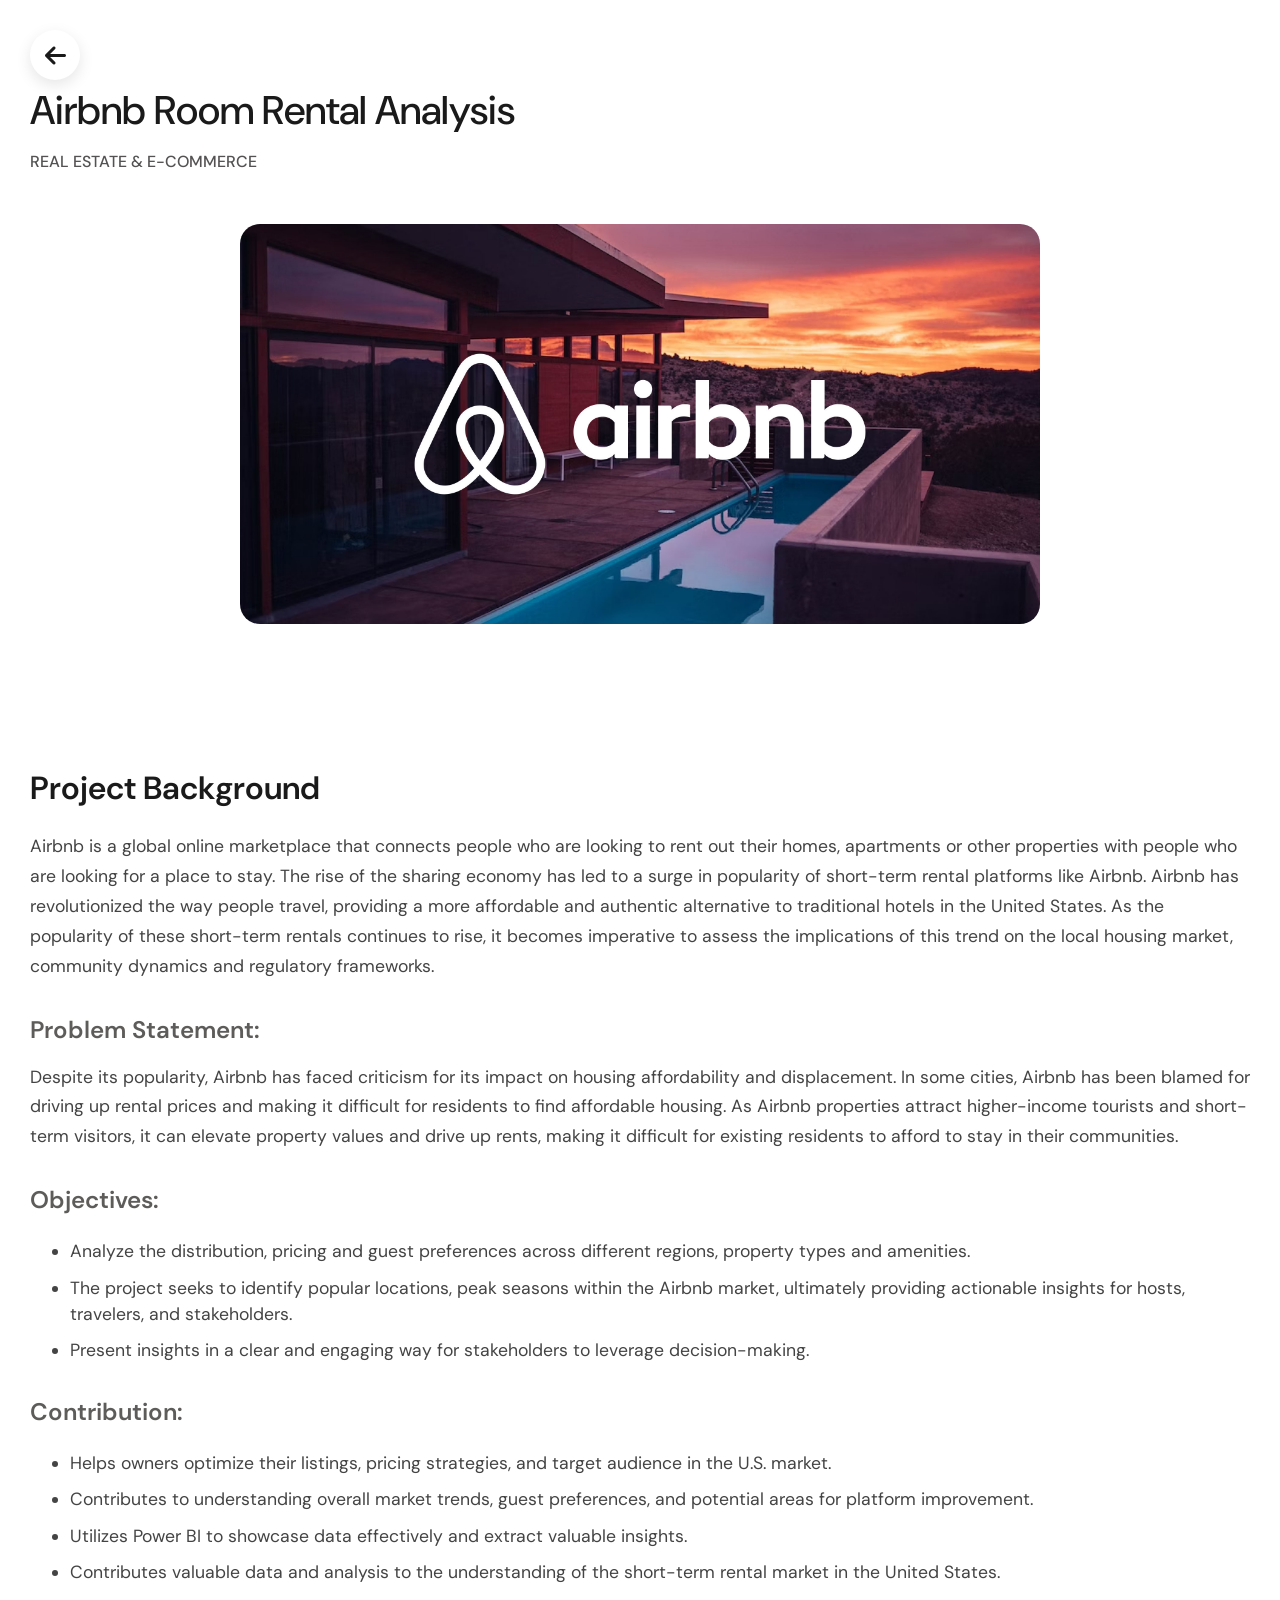
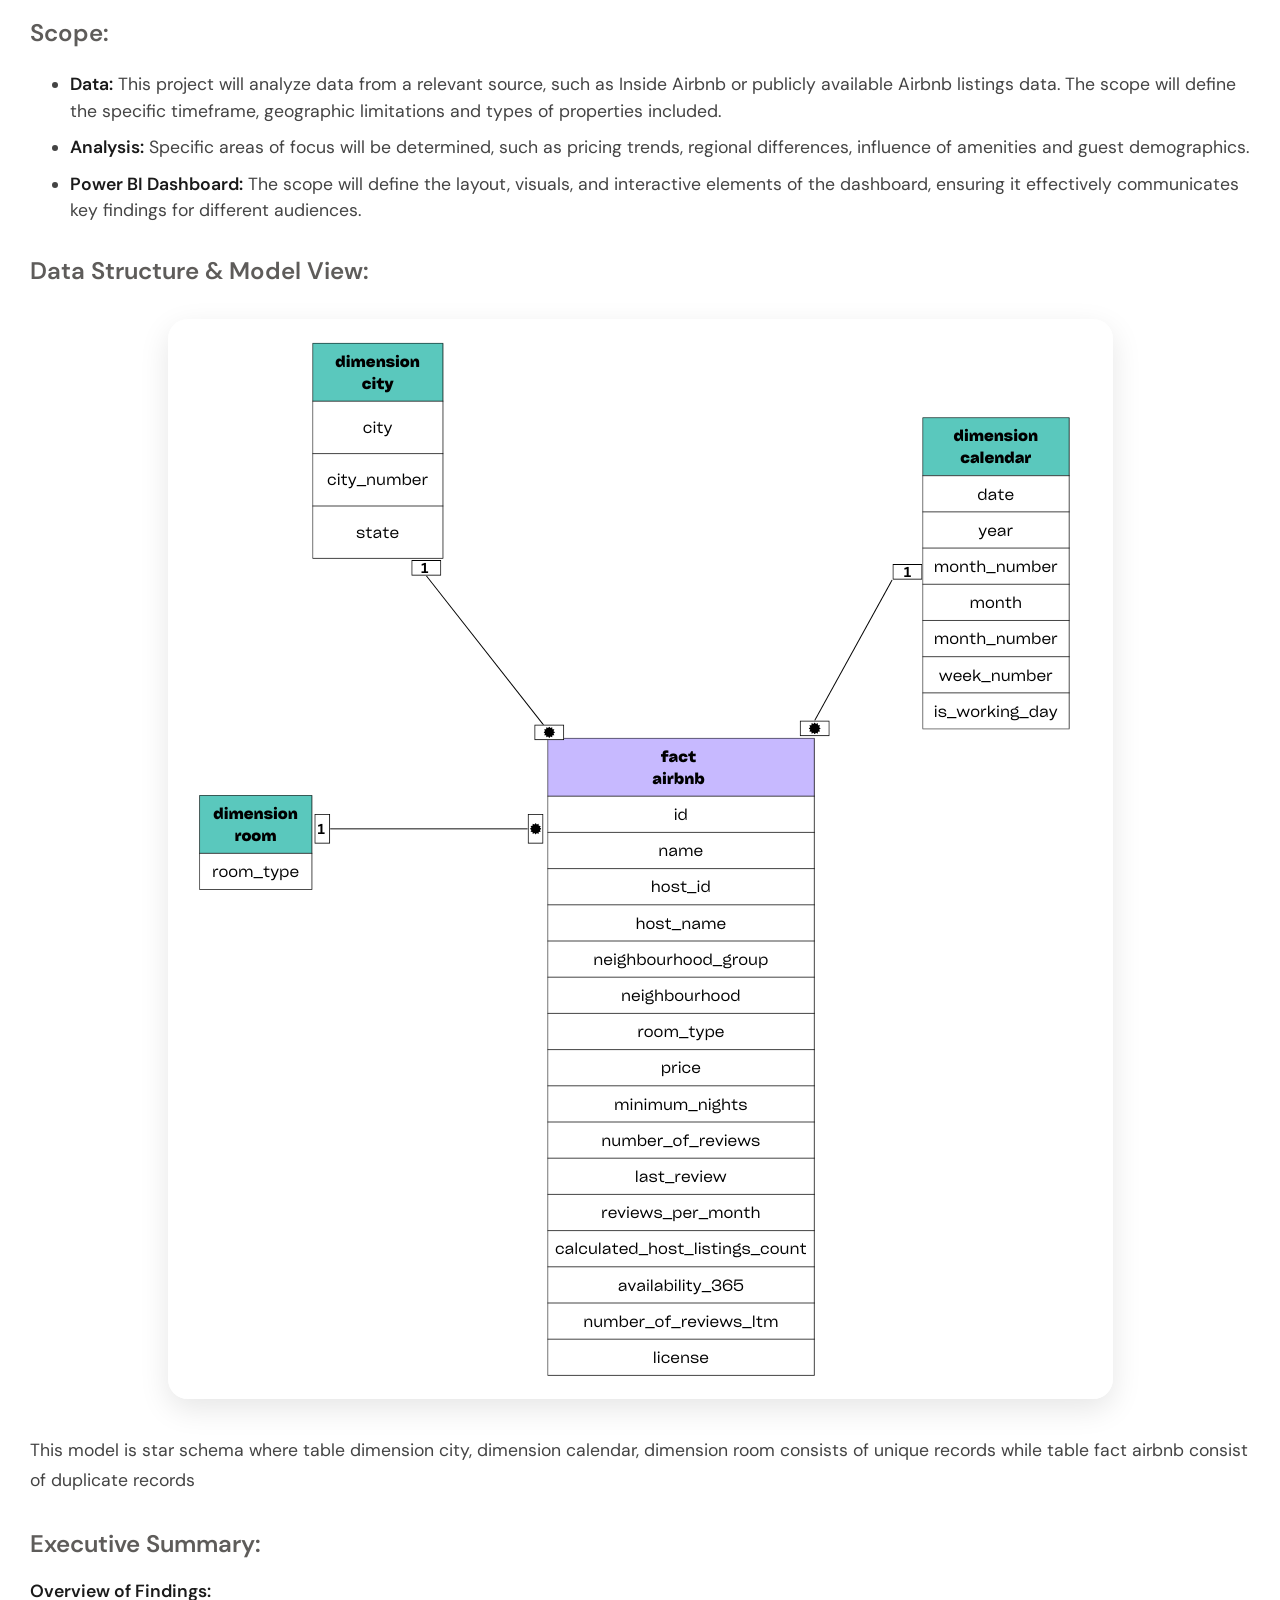
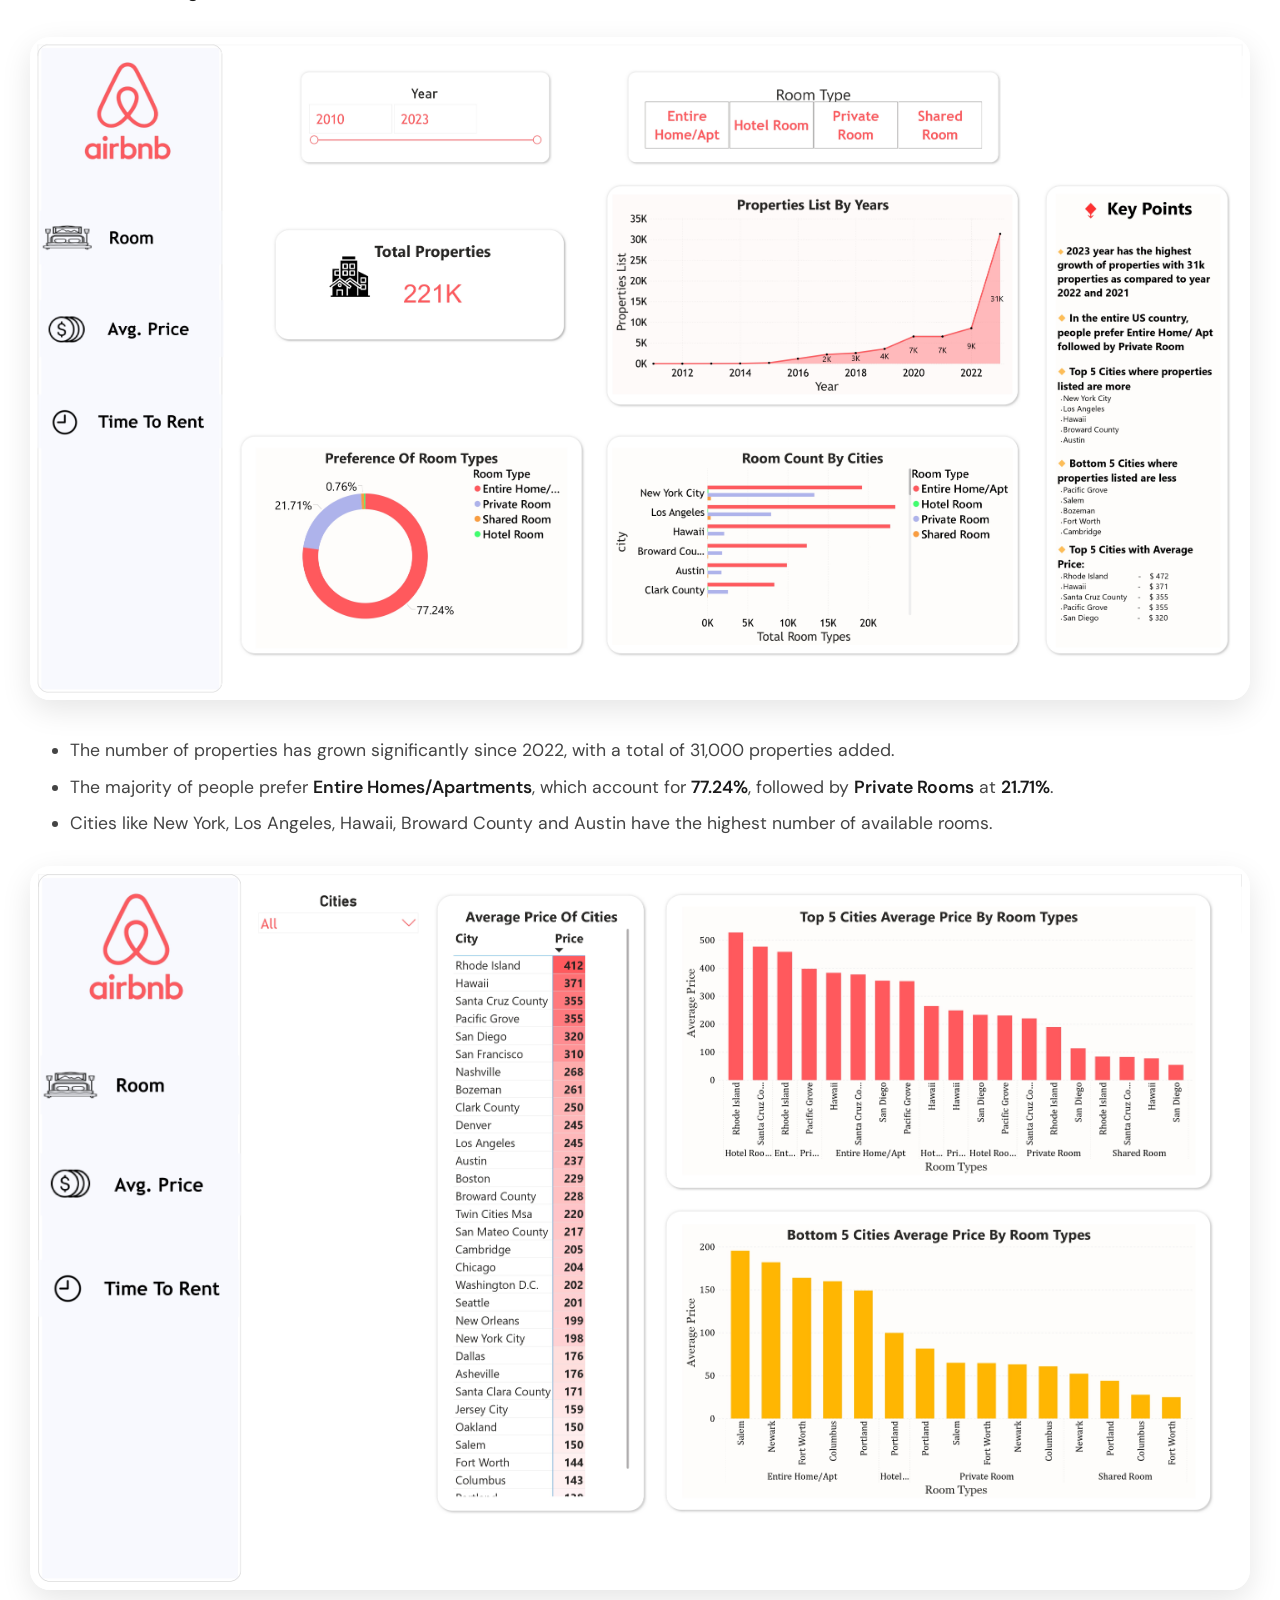
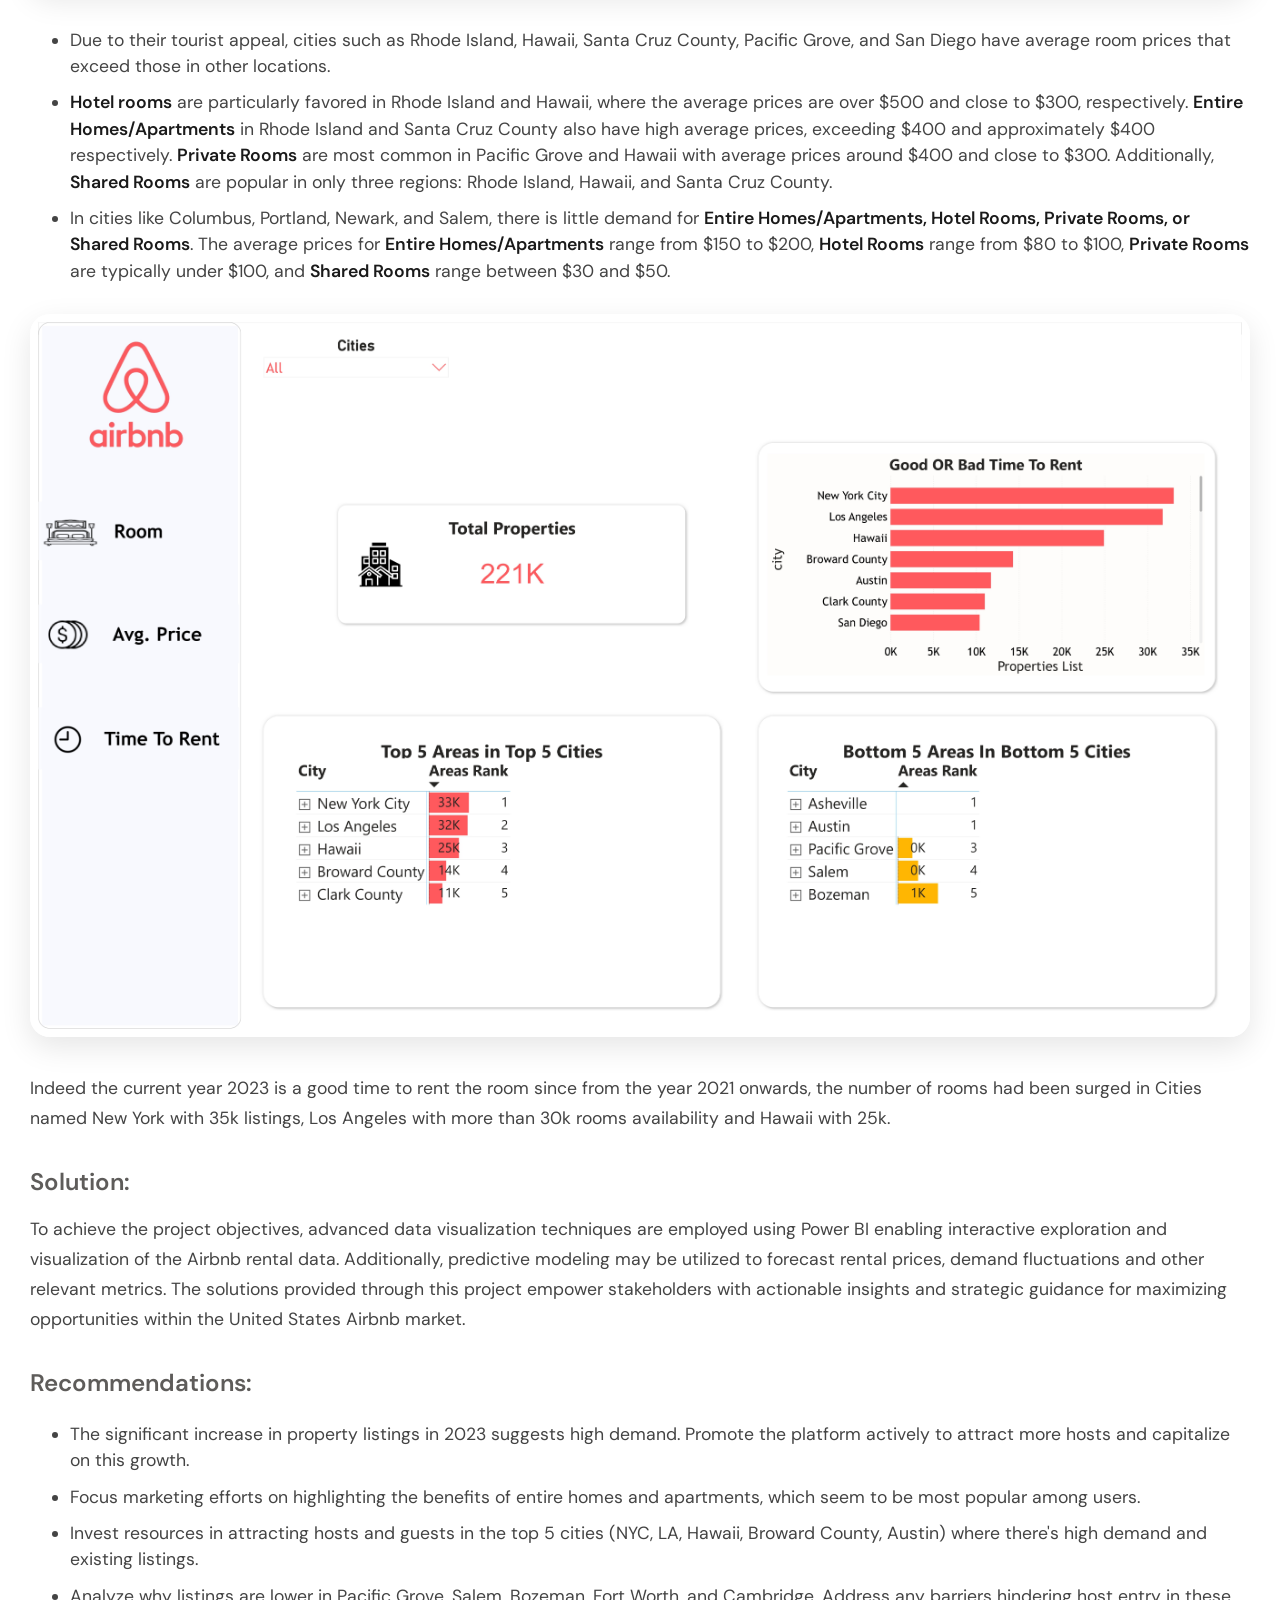
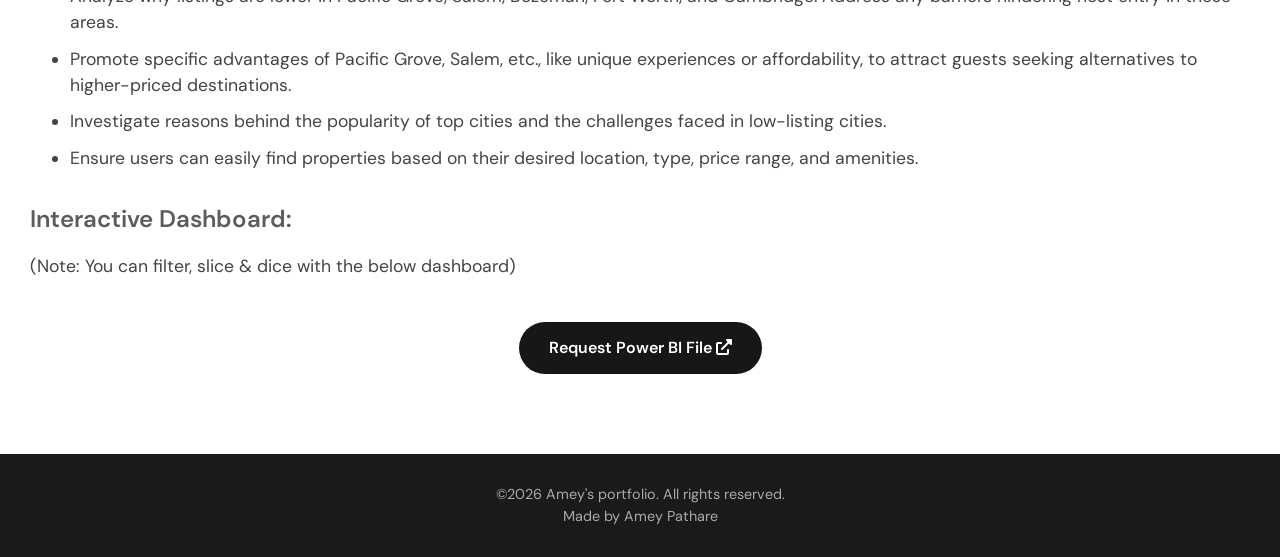
==== commit a06471d3: "Updates" ====
--- a/airbnb.html
+++ b/airbnb.html
@@ -20,7 +20,7 @@
 
         body {
             font-family: 'DM Sans', 'Inter', sans-serif;
-            background: #fffcf2; /* CREAM BACKGROUND */
+            background: #F5F5F5;
             color: #1A1A1A;
             line-height: 1.5;
         }
@@ -45,9 +45,9 @@
             justify-content: center;
             width: 50px;
             height: 50px;
-            background: white; /* KEPT WHITE */
+            background: white;
             border-radius: 50%;
-            box-shadow: 0 5px 15px rgba(0,0,0,0.1); /* KEPT SHADOW */
+            box-shadow: 0 5px 15px rgba(0,0,0,0.1);
             color: #1A1A1A;
             font-size: 1.5rem;
             transition: all 0.3s ease;
@@ -63,7 +63,7 @@
         /* Property Hero */
         .property-hero {
             padding: 80px 0 20px;
-            background: transparent; /* ALLOWS CREAM TO SHOW */
+            background: rgb(255, 255, 255);
         }
 
         .property-title {
@@ -80,7 +80,7 @@
 
         /* Main Image */
         .image-section {
-            background: transparent; /* ALLOWS CREAM TO SHOW */
+            background: white;
             padding: 0 0 40px;
         }
 
@@ -94,7 +94,7 @@
         /* Project Details Section */
         .project-details {
             padding: 60px 0;
-            background: transparent; /* ALLOWS CREAM TO SHOW */
+            background: white;
         }
 
         .project-details h2 {
@@ -142,7 +142,7 @@
             max-width: 100%;
             height: auto;
             border-radius: 20px;
-            box-shadow: 0 10px 30px rgba(0,0,0,0.1); /* KEPT SHADOW */
+            box-shadow: 0 10px 30px rgba(0,0,0,0.1);
         }
 
         .dashboard-link {
@@ -185,13 +185,12 @@
 
         .main-image img {
             width: 100%;
-            max-width: 800px;    
-            height: 400px;       
-            object-fit: cover;   
+            max-width: 800px;    /* optional limit */
+            height: 400px;       /* fixed height */
+            object-fit: cover;   /* crops to fill the box without stretching */
             border-radius: 20px;
             display: block;
-            margin: 0 auto;      
-            box-shadow: 0 10px 30px rgba(0,0,0,0.1); /* ADDED SHADOW TO MAIN IMAGE */
+            margin: 0 auto;      /* centers if max-width is set */
         }
     </style>
 </head>
